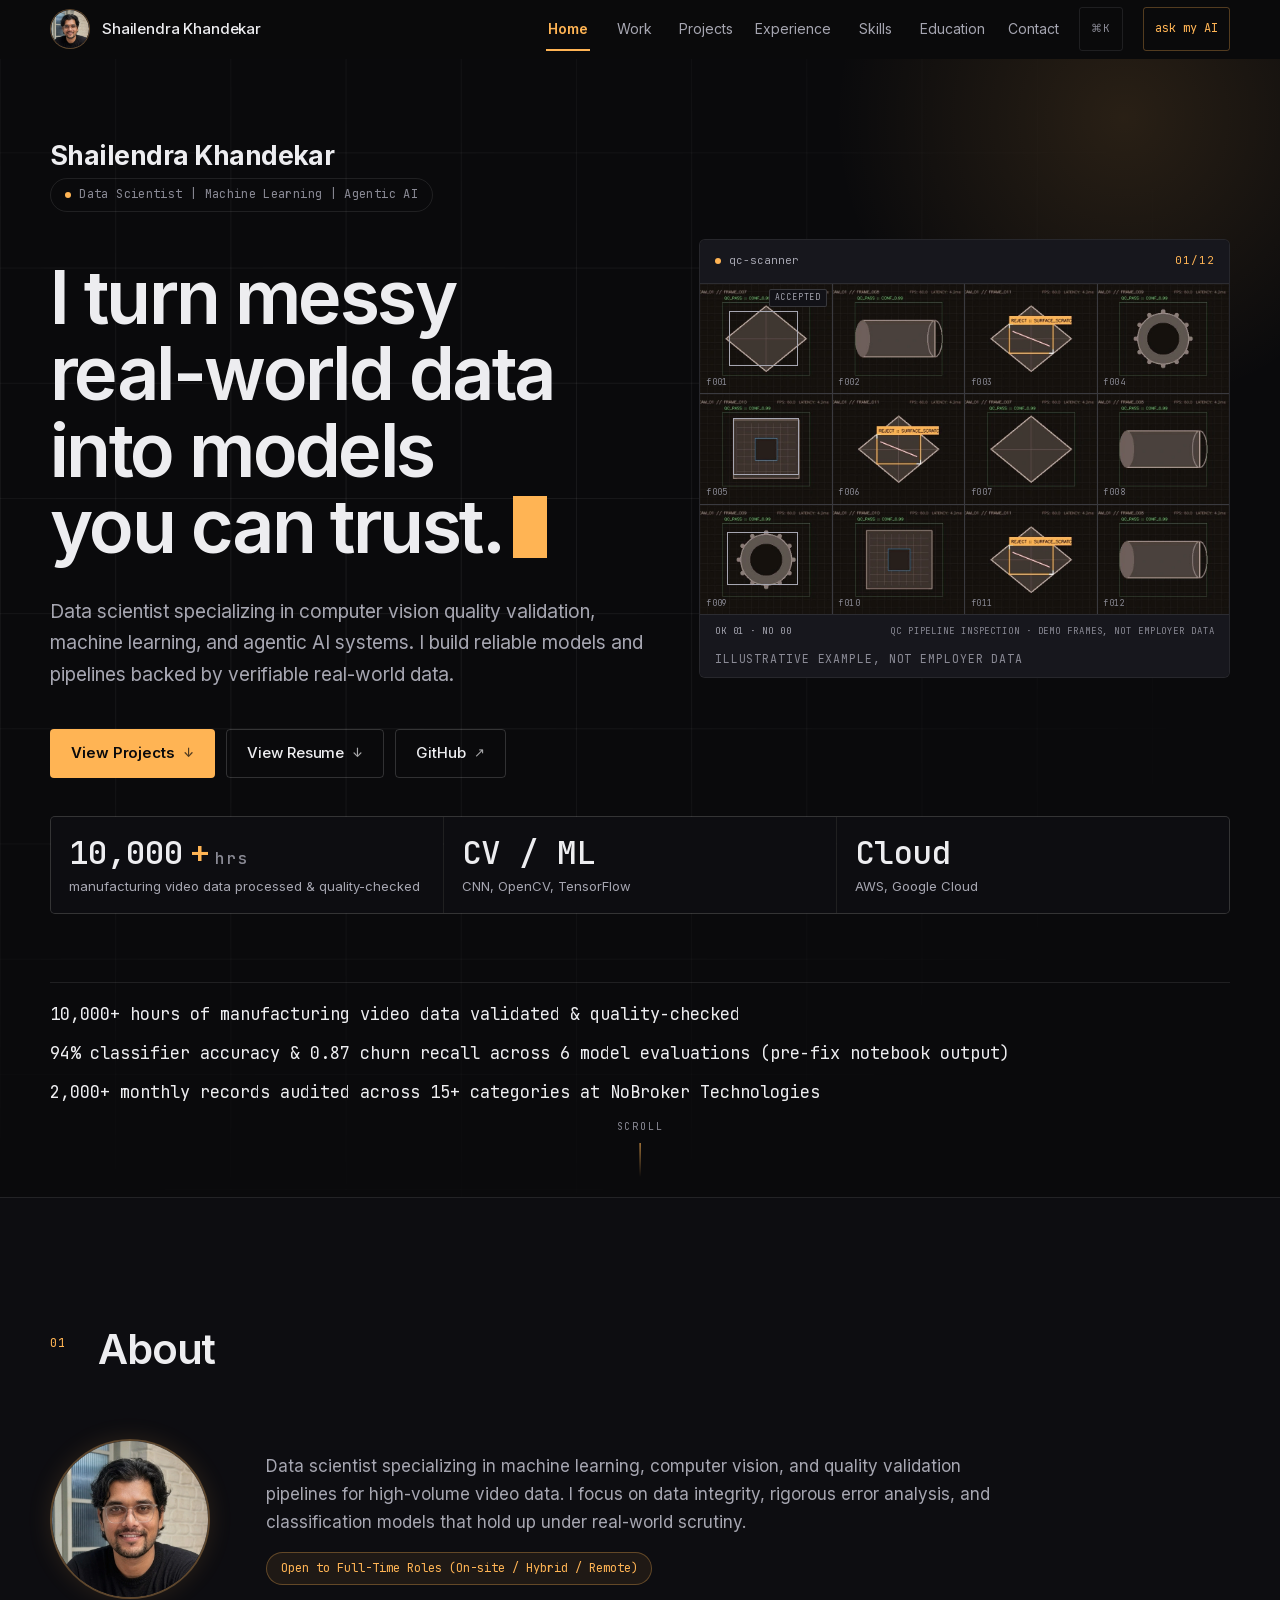
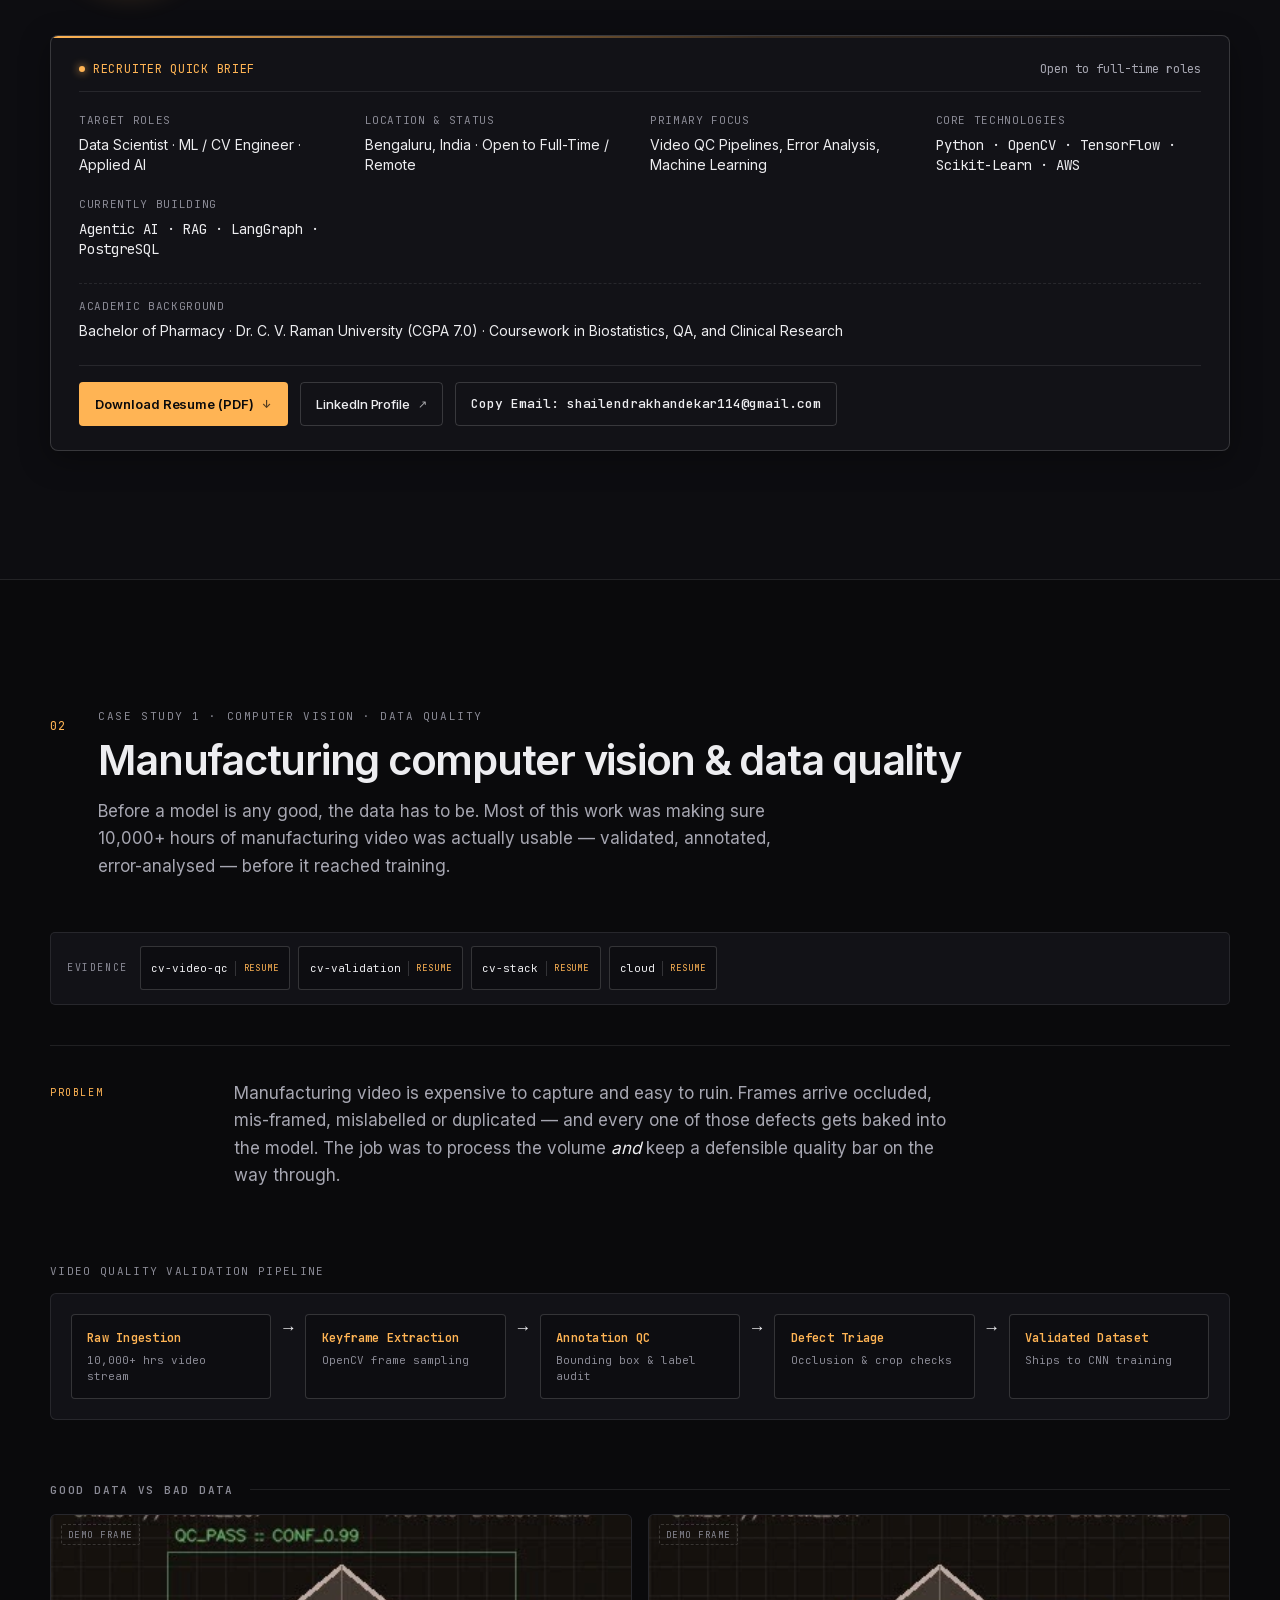
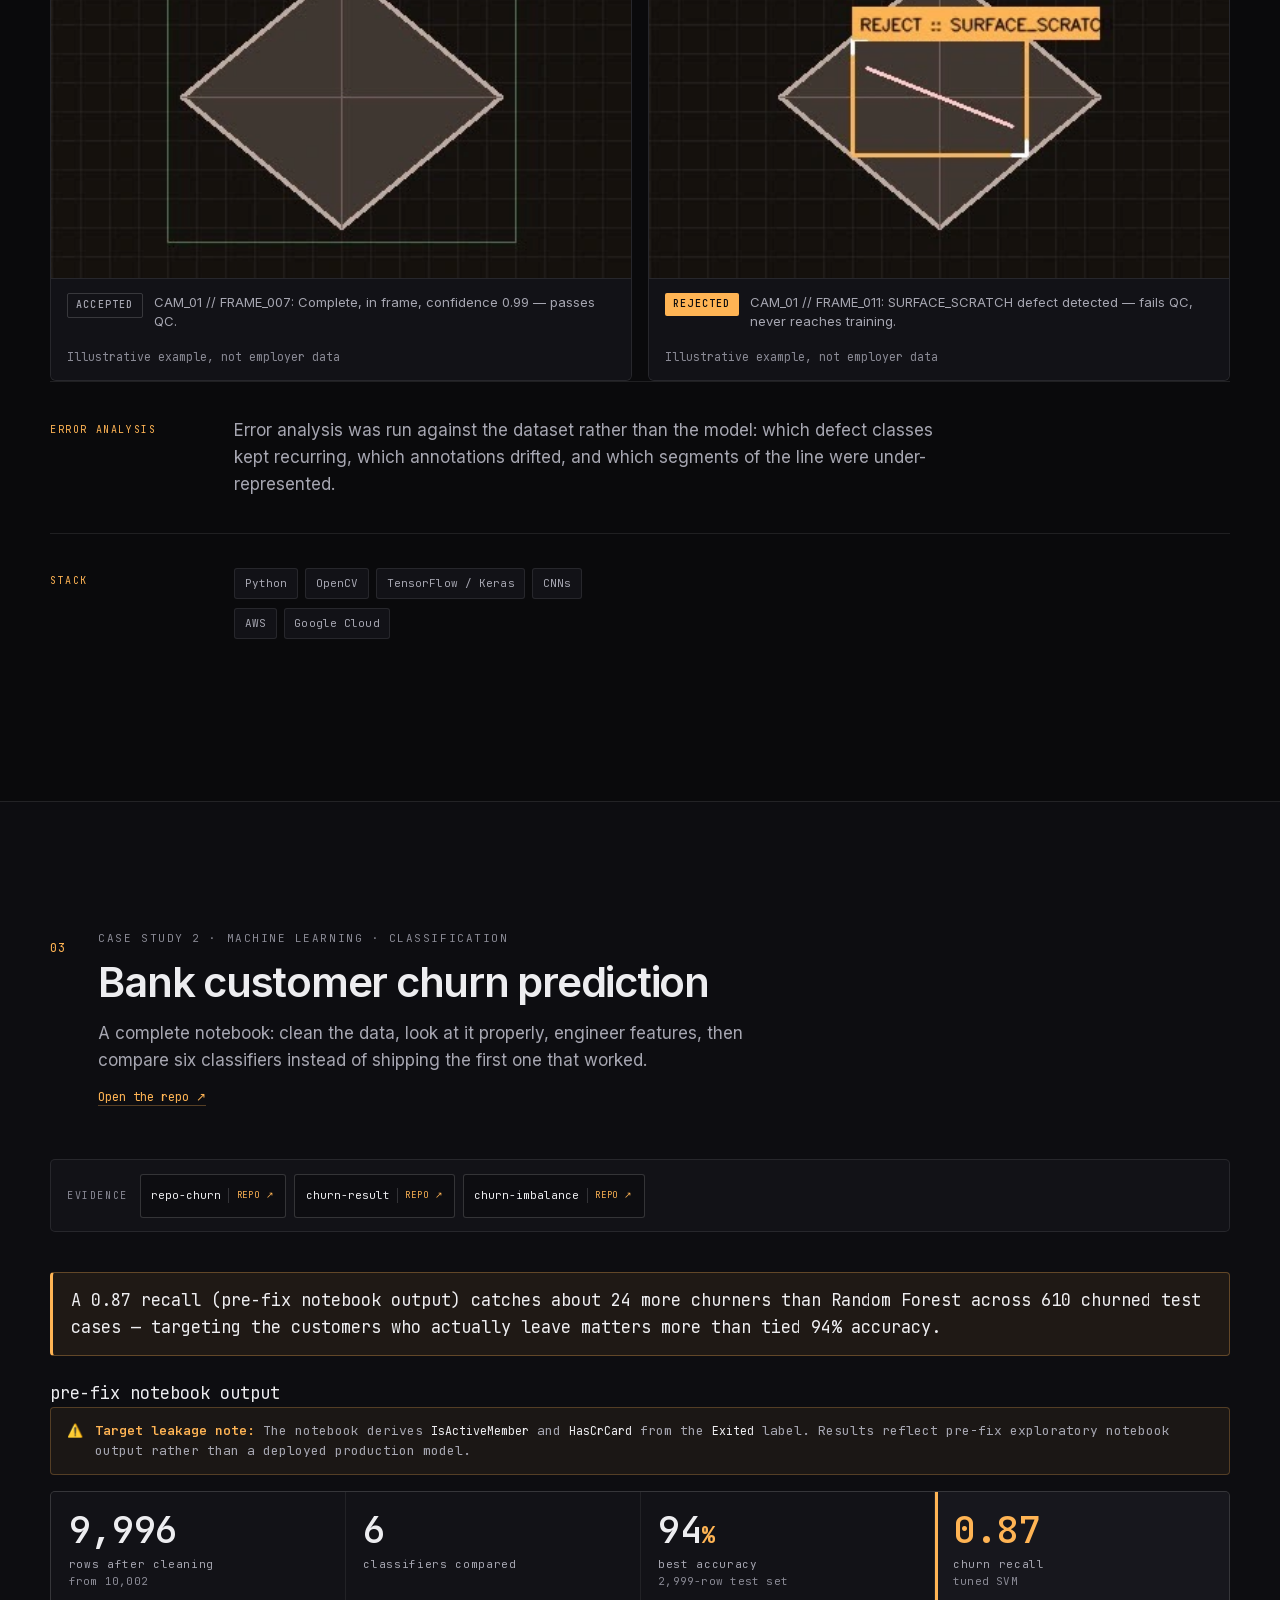
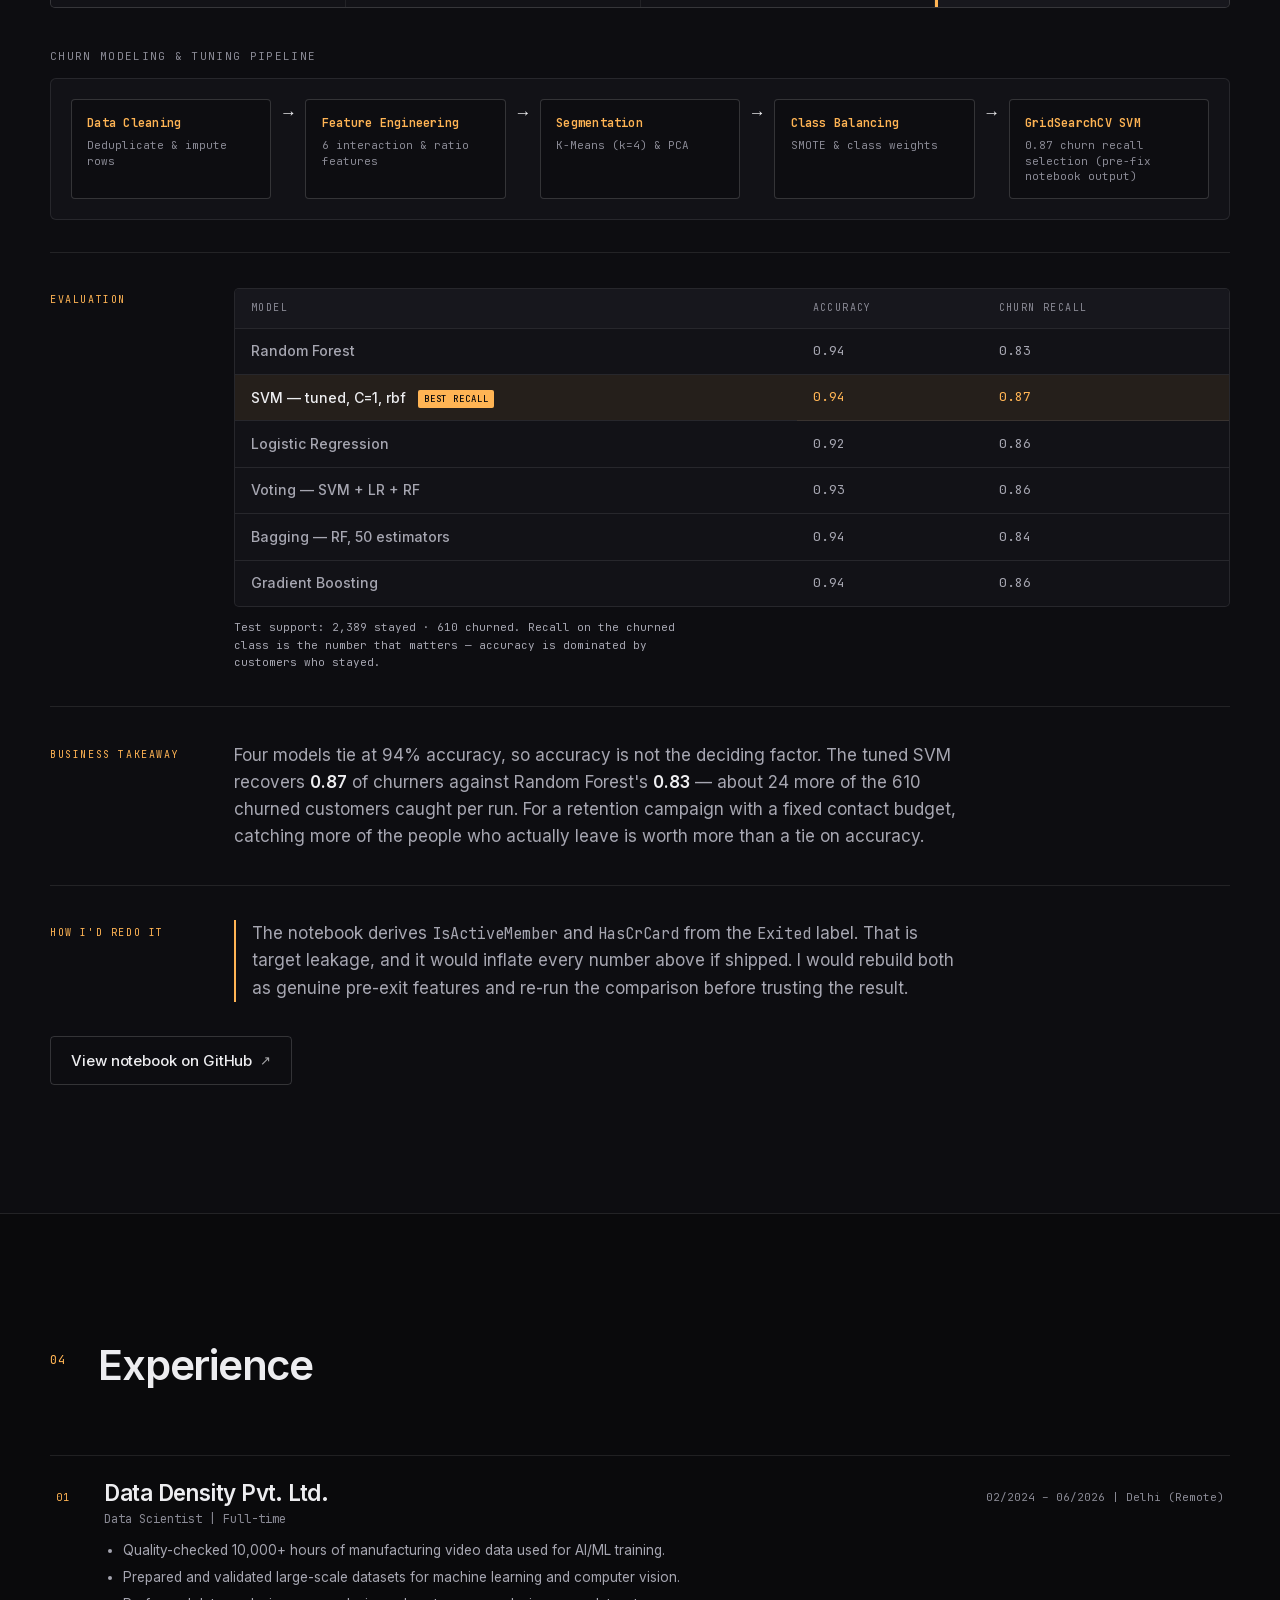
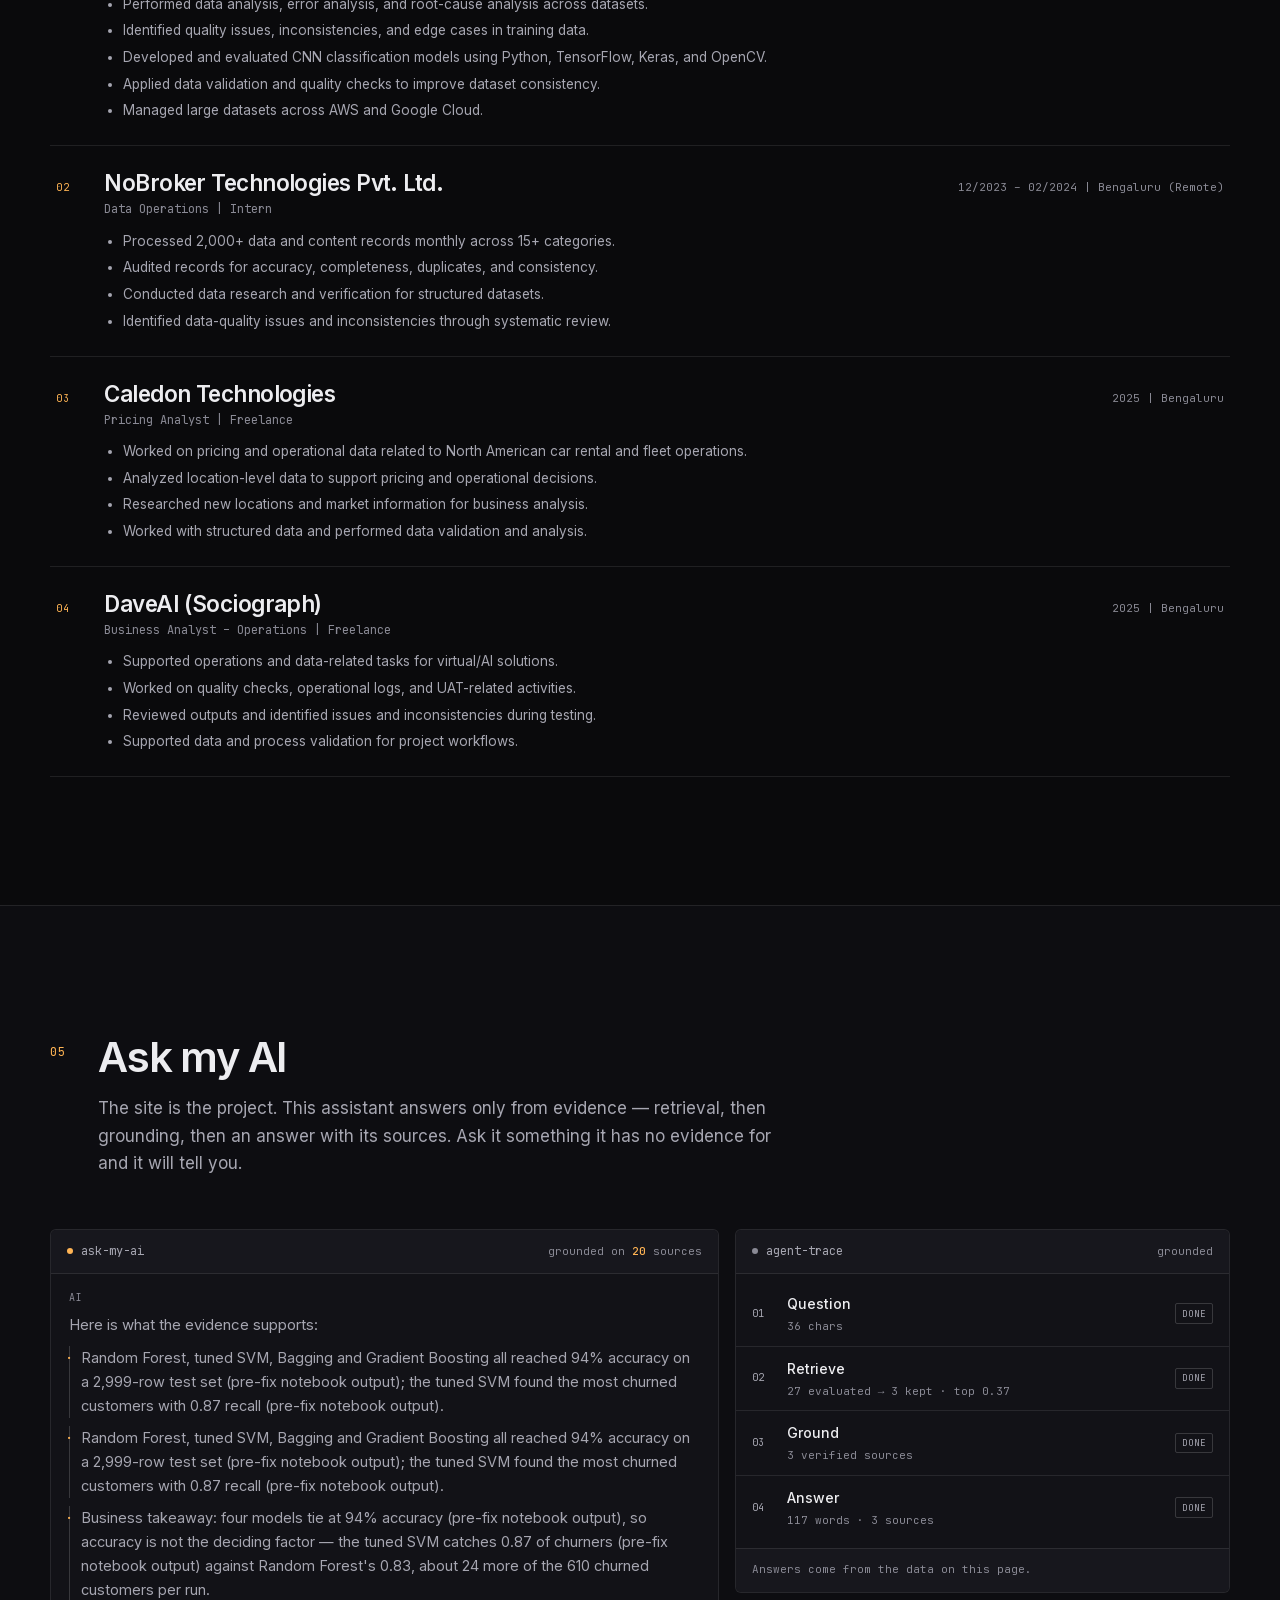
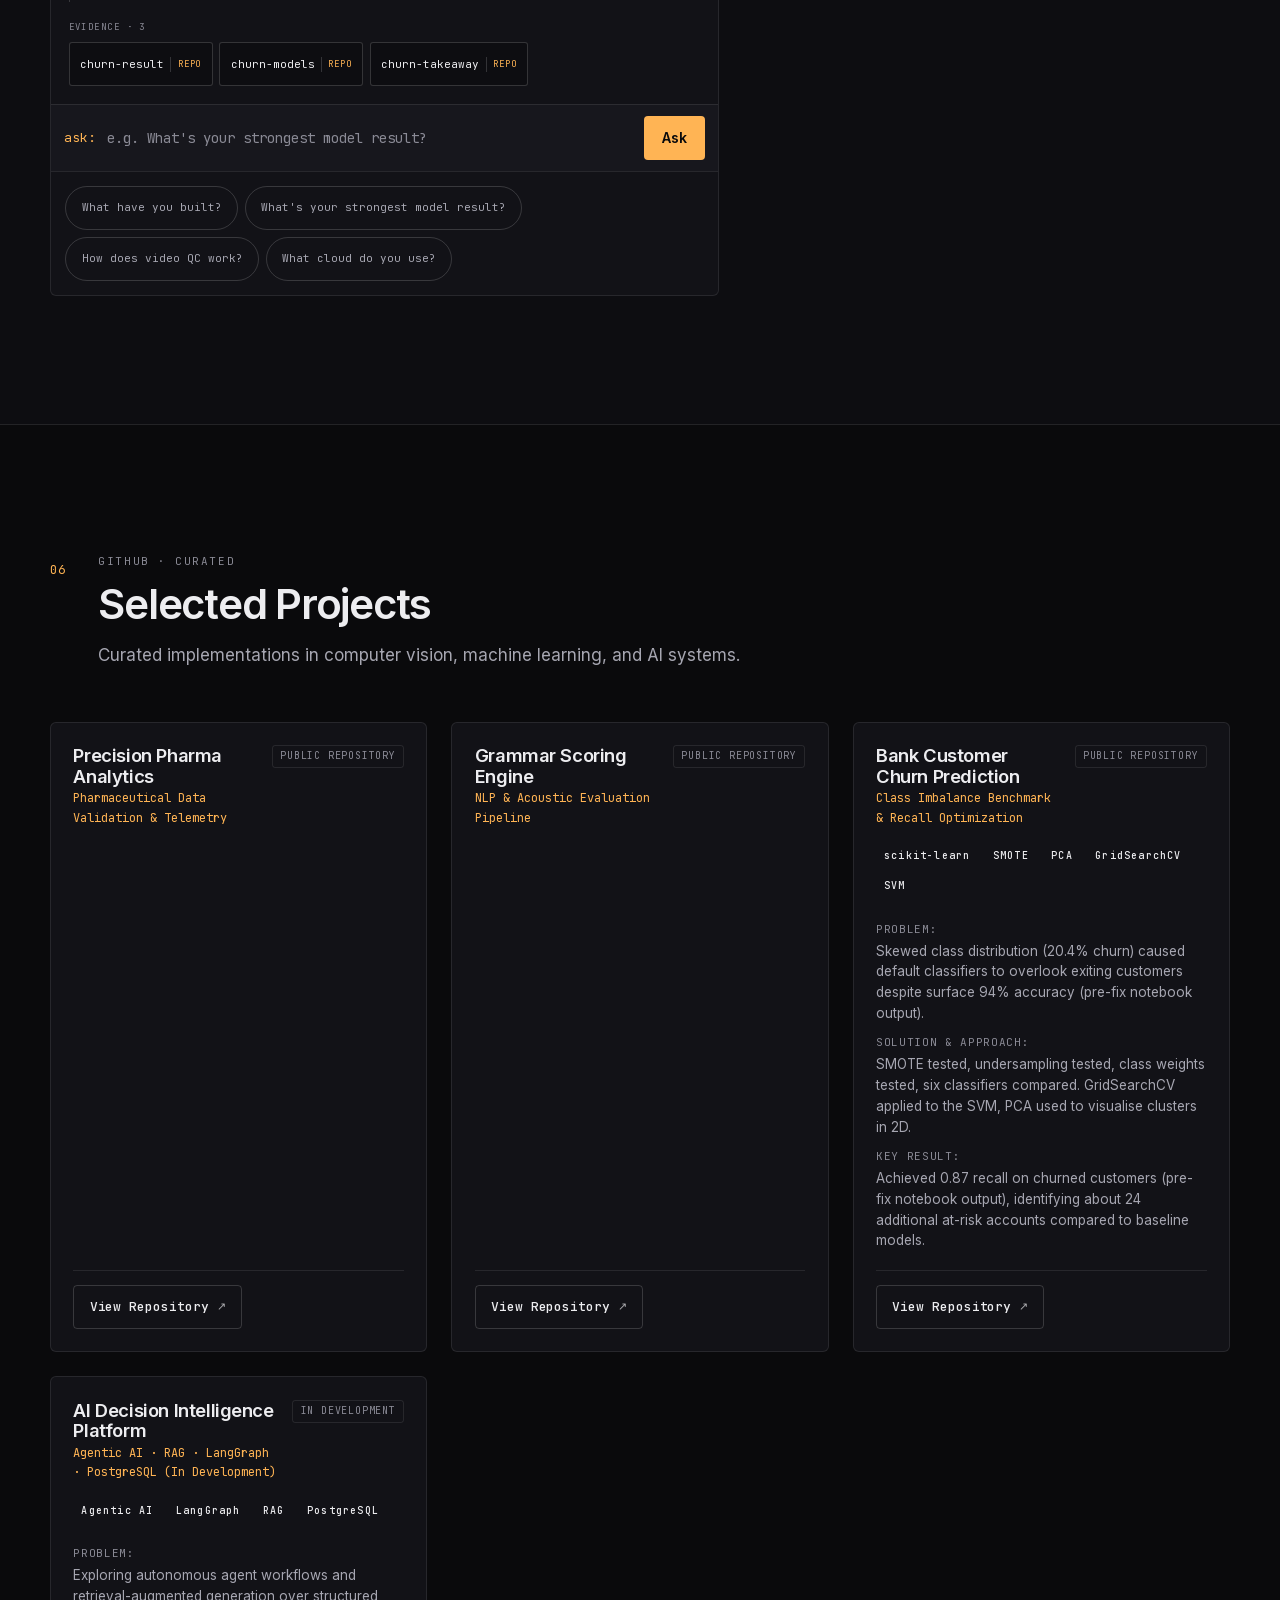
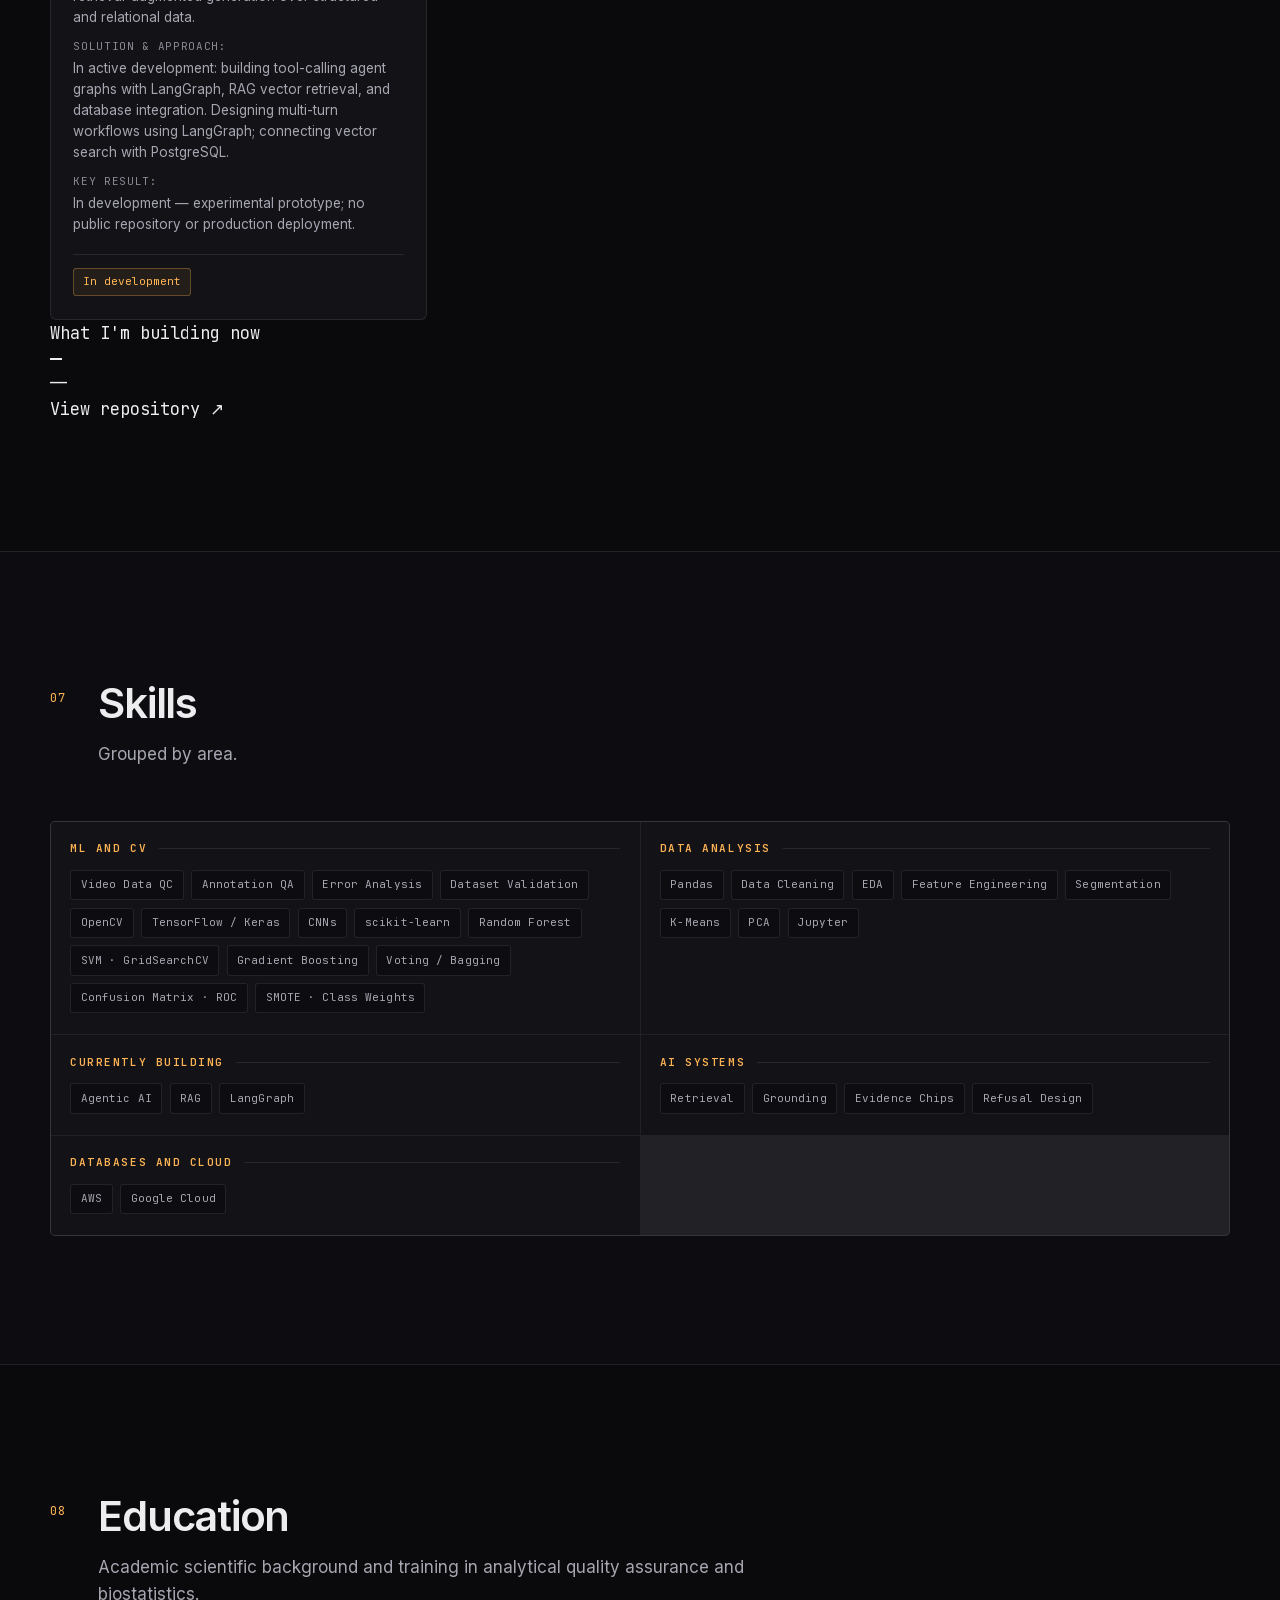
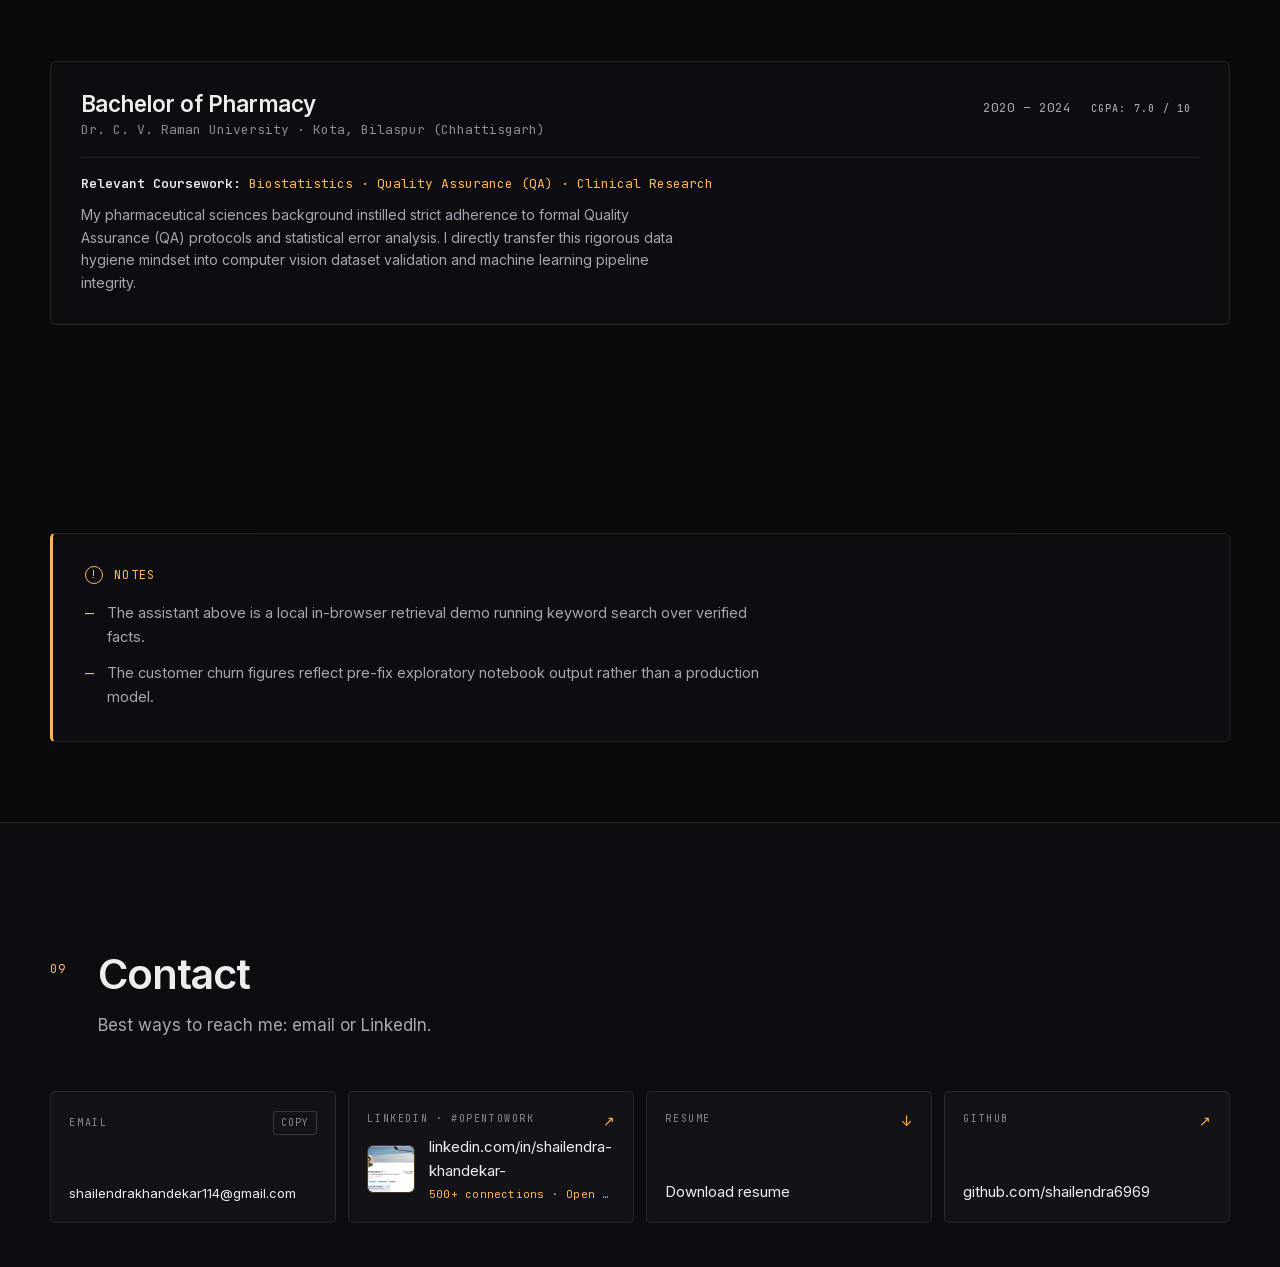
==== index.html @ 8be35ea8 "Initial portfolio site" ====
<!doctype html>
<html lang="en">
<head>
<meta charset="utf-8">
<meta name="viewport" content="width=device-width, initial-scale=1, viewport-fit=cover">
<title>Shailendra Khandekar — Data Scientist · Machine Learning · Computer Vision · AI Systems</title>
<meta name="description" content="Data Scientist specializing in machine learning, computer vision quality validation pipelines, and agentic AI systems.">
<meta name="color-scheme" content="dark">
<meta name="theme-color" content="#0A0A0C">
<meta name="author" content="Shailendra Khandekar">
<script>(function(){if(new URLSearchParams(location.search).get('dev')==='1')document.documentElement.classList.add('is-dev');})();</script>

<!-- Open Graph / social share -->
<!-- TODO: Set site.url in data/facts.json (e.g. https://shailendra6969.github.io/portfolio) before public deployment to populate absolute social share URLs -->
<meta property="og:type" content="website">
<meta property="og:url" content="" id="ogUrl">
<meta property="og:site_name" content="Shailendra Khandekar">
<meta property="og:title" content="Shailendra Khandekar — Data Scientist · ML · Computer Vision · AI Systems">
<meta property="og:description" content="I build data and AI systems around real-world problems. Ask my AI — it only answers from verified evidence.">
<meta property="og:image" content="assets/og.png" id="ogImage">
<meta property="og:image:width" content="1200">
<meta property="og:image:height" content="630">
<meta property="og:image:alt" content="Shailendra Khandekar — Data Scientist, Machine Learning, Computer Vision, AI Systems.">
<meta name="twitter:card" content="summary_large_image">
<meta name="twitter:title" content="Shailendra Khandekar — Data Scientist · ML · Computer Vision · AI Systems">
<meta name="twitter:description" content="I build data and AI systems around real-world problems. Ask my AI — it only answers from verified evidence.">
<meta name="twitter:image" content="assets/og.png" id="twitterImage">
<meta name="twitter:image:alt" content="Shailendra Khandekar portfolio.">

<link rel="icon" href="data:image/svg+xml,%3Csvg xmlns='http://www.w3.org/2000/svg' viewBox='0 0 32 32'%3E%3Crect width='32' height='32' rx='6' fill='%230A0A0C'/%3E%3Crect x='8' y='8' width='4' height='16' fill='%23FFB454'/%3E%3Crect x='16' y='8' width='8' height='3' fill='%23EDEDF0'/%3E%3Crect x='16' y='14' width='8' height='3' fill='%23EDEDF0'/%3E%3Crect x='16' y='20' width='5' height='3' fill='%23EDEDF0'/%3E%3C/svg%3E">

<link rel="preload" href="assets/fonts/inter-var.woff2" as="font" type="font/woff2" crossorigin>
<link rel="preload" href="assets/fonts/jbmono-var.woff2" as="font" type="font/woff2" crossorigin>
<link rel="stylesheet" href="styles.css">
</head>
<body>
<div class="intro" id="intro" aria-hidden="true">
  <span class="intro__bar"></span>
  <span class="intro__status mono"><span class="intro__dot"></span>loading evidence</span>
</div>

<a class="skip" href="#main">Skip to content</a>

<header class="nav" id="nav">
  <div class="container nav__inner">
    <a class="nav__brand" href="#top" aria-label="Shailendra Khandekar — Back to top">
      <div class="nav__avatar" aria-hidden="true">
        <img src="assets/photo.webp" alt="Shailendra Khandekar" width="40" height="40" class="nav__avatar-img" onerror="this.classList.add('is-hidden');">
        <span class="nav__avatar-fallback mono">SK</span>
      </div>
      <span class="nav__name">Shailendra Khandekar</span>
    </a>
    <div class="nav__links-wrap">
      <nav class="nav__links" id="navLinks" aria-label="Primary">
        <a href="#top">Home</a>
        <a href="#case-cv">Work</a>
        <a href="#projects">Projects</a>
        <a href="#experience">Experience</a>
        <a href="#skills">Skills</a>
        <a href="#education">Education</a>
        <a href="#contact">Contact</a>
      </nav>
    </div>
    <button class="nav__kbd mono" id="paletteBtn" type="button" aria-haspopup="dialog" aria-keyshortcuts="Control+K Meta+K" aria-label="Open the ask-my-ai command palette">⌘K</button>
    <a class="nav__cta mono" href="#ask-my-ai">ask my AI</a>
  </div>
</header>

<main id="main">

<!-- ══════════════ HERO ══════════════ -->
<section class="hero" id="top">
  <div class="hero__grid" aria-hidden="true"></div>
  <div class="hero__glow" aria-hidden="true"></div>

  <div class="container hero__inner">
    <div class="hero__copy">
      <div class="hero__identity reveal">
        <p class="hero__name">Shailendra Khandekar</p>
        <p class="hero__roles mono">
          <span class="dot" aria-hidden="true"></span>
          <span>Data Scientist | Machine Learning | Agentic AI</span>
        </p>
      </div>

      <h1 class="hero__title">
        <span class="line"><span>I turn messy</span></span>
        <span class="line"><span>real-world data</span></span>
        <span class="line"><span>into models</span></span>
        <span class="line"><span>you can trust.<i class="caret" aria-hidden="true"></i></span></span>
      </h1>

      <p class="hero__tagline reveal">Data scientist specializing in computer vision quality validation, machine learning, and agentic AI systems. I build reliable models and pipelines backed by verifiable real-world data.</p>

      <div class="hero__actions reveal">
        <a class="btn btn--accent" href="#projects" id="heroViewProjectsBtn">View Projects<span class="btn__arrow" aria-hidden="true">↓</span></a>
        <a class="btn btn--ghost" href="assets/resume.pdf" target="_blank" rel="noopener noreferrer" download id="heroViewResumeBtn">View Resume<span class="btn__arrow" aria-hidden="true">↓</span></a>
        <a class="btn btn--ghost" href="https://github.com/shailendra6969" target="_blank" rel="noopener noreferrer">GitHub<span class="btn__arrow" aria-hidden="true">↗</span></a>
      </div>
    </div><!-- /.hero__copy -->

    <div class="hero__scan reveal" aria-hidden="true" id="heroScanner">
      <div class="scanner">
        <div class="scanner__bar">
          <span class="scanner__title mono"><span class="p-dot"></span>qc-scanner</span>
          <span class="scanner__count mono" id="scanCount">00/12</span>
        </div>
        <div class="scanner__viewport">
          <div class="scanner__stage" id="scanStage"></div>
          <div class="scanner__sweep"></div>
        </div>
        <div class="scanner__foot mono">
          <span id="scanPhase">standby</span>
          <span class="dim" id="scanCaption">QC pipeline inspection · Demo frames, not employer data</span>
          <span class="scanner__source mono" id="scanSource" style="display:none"></span>
        </div>
      </div>
    </div>
    <noscript><style>.hero__scan{display:none}</style></noscript>

    <!-- Proof strip -->
    <div class="proof reveal" role="list" aria-label="Proof points">
      <div class="proof__cell" role="listitem" data-fact="cv-video-qc">
        <p class="proof__value">
          <span class="num" data-count="10000" data-format="comma">10,000</span><span class="plus">+</span>
          <span class="unit mono">hrs</span>
        </p>
        <p class="proof__label">manufacturing video data processed &amp; quality-checked</p>
      </div>
      <div class="proof__cell" role="listitem" data-fact="cv-stack">
        <p class="proof__value"><span class="num">CV / ML</span></p>
        <p class="proof__label">CNN, OpenCV, TensorFlow</p>
      </div>
      <div class="proof__cell" role="listitem" data-fact="cloud">
        <p class="proof__value"><span class="num">Cloud</span></p>
        <p class="proof__label">AWS, Google Cloud</p>
      </div>
    </div>

    <!-- Achievements strip -->
    <div class="achievements reveal" id="heroAchievements" role="list" aria-label="Key achievements" style="display:none"></div>
  </div>

  <a class="scrollcue mono" href="#about" aria-label="Scroll to About">
    <span>scroll</span><span class="scrollcue__bar" aria-hidden="true"></span>
  </a>
</section>

<!-- ══════════════ 01 — ABOUT ══════════════ -->
<section class="section section--alt" id="about">
  <div class="container">
    <header class="sec-head reveal">
      <span class="sec-head__num mono">01</span>
      <div class="sec-head__body">
        <h2 class="sec-head__title">About</h2>
      </div>
    </header>

    <div class="about-strip reveal" id="aboutStrip">
      <div class="about-strip__portrait">
        <img src="assets/photo.webp" alt="Shailendra Khandekar" width="160" height="160" class="about-strip__img" onerror="this.classList.add('is-hidden');">
        <div class="about-strip__fallback mono" aria-hidden="true">SK</div>
      </div>
      <div class="about-strip__body">
        <p class="about-strip__bio" id="aboutBio"></p>
        <p class="about-strip__avail mono" id="aboutAvail"></p>
      </div>
    </div>

    <!-- Recruiter At-A-Glance Card -->
    <div class="recruiter-card reveal" id="recruiterCard">
      <div class="recruiter-card__header">
        <span class="recruiter-card__badge mono"><span class="recruiter-card__dot" aria-hidden="true"></span>Recruiter Quick Brief</span>
        <span class="recruiter-card__status mono">Open to full-time roles</span>
      </div>
      <div class="recruiter-card__grid">
        <div class="recruiter-card__col">
          <span class="recruiter-card__label mono">Target Roles</span>
          <p class="recruiter-card__val">Data Scientist · ML / CV Engineer · Applied AI</p>
        </div>
        <div class="recruiter-card__col">
          <span class="recruiter-card__label mono">Location &amp; Status</span>
          <p class="recruiter-card__val">Bengaluru, India · Open to Full-Time / Remote</p>
        </div>
        <div class="recruiter-card__col">
          <span class="recruiter-card__label mono">Primary Focus</span>
          <p class="recruiter-card__val">Video QC Pipelines, Error Analysis, Machine Learning</p>
        </div>
        <div class="recruiter-card__col">
          <span class="recruiter-card__label mono">Core Technologies</span>
          <p class="recruiter-card__val mono">Python · OpenCV · TensorFlow · Scikit-Learn · AWS</p>
        </div>
        <div class="recruiter-card__col">
          <span class="recruiter-card__label mono">Currently building</span>
          <p class="recruiter-card__val mono">Agentic AI · RAG · LangGraph · PostgreSQL</p>
        </div>
        <div class="recruiter-card__col recruiter-card__col--full">
          <span class="recruiter-card__label mono">Academic Background</span>
          <p class="recruiter-card__val">Bachelor of Pharmacy · Dr. C. V. Raman University (CGPA 7.0) · Coursework in Biostatistics, QA, and Clinical Research</p>
        </div>
      </div>
      <div class="recruiter-card__actions">
        <a class="btn btn--accent btn--sm" href="assets/resume.pdf" download id="recruiterResumeBtn">
          Download Resume (PDF)<span class="btn__arrow" aria-hidden="true">↓</span>
        </a>
        <a class="btn btn--ghost btn--sm" href="https://www.linkedin.com/in/shailendra-khandekar-/" target="_blank" rel="noopener noreferrer" id="recruiterLinkedinBtn">
          LinkedIn Profile<span class="btn__arrow" aria-hidden="true">↗</span>
        </a>
        <button type="button" class="btn btn--ghost btn--sm mono" id="recruiterCopyEmailBtn">
          Copy Email: shailendrakhandekar114@gmail.com
        </button>
      </div>
    </div>
  </div>
</section>

<!-- ══════════════ 02 — WORK (CASE STUDY 1) ══════════════ -->
<section class="section" id="case-cv">
  <div class="container">
    <header class="sec-head reveal">
      <span class="sec-head__num mono">02</span>
      <div class="sec-head__body">
        <p class="sec-head__kicker mono">Case study 1 · computer vision · data quality</p>
        <h2 class="sec-head__title">Manufacturing computer vision &amp; data quality</h2>
        <p class="sec-head__lede">Before a model is any good, the data has to be. Most of this work was making sure 10,000+ hours of manufacturing video was actually usable — validated, annotated, error-analysed — before it reached training.</p>
      </div>
    </header>

    <div class="factbar reveal">
      <span class="factbar__label mono">evidence</span>
      <a class="evidence" href="#case-cv" data-fact="cv-video-qc"><span class="evidence__id mono">cv-video-qc</span><span class="evidence__type mono">resume</span></a>
      <a class="evidence" href="#case-cv" data-fact="cv-validation"><span class="evidence__id mono">cv-validation</span><span class="evidence__type mono">resume</span></a>
      <a class="evidence" href="#case-cv" data-fact="cv-stack"><span class="evidence__id mono">cv-stack</span><span class="evidence__type mono">resume</span></a>
      <a class="evidence" href="#case-cv" data-fact="cloud"><span class="evidence__id mono">cloud</span><span class="evidence__type mono">resume</span></a>
    </div>

    <div class="split reveal">
      <div class="split__label mono">Problem</div>
      <div class="split__body">
        <p>Manufacturing video is expensive to capture and easy to ruin. Frames arrive occluded, mis-framed, mislabelled or duplicated — and every one of those defects gets baked into the model. The job was to process the volume <em>and</em> keep a defensible quality bar on the way through.</p>
      </div>
    </div>

    <!-- Validation Pipeline Card Flow -->
    <div class="arch-box reveal" id="arch-cv"></div>

    <!-- Good vs bad -->
    <h3 class="sub mono reveal" id="cvFramesHead">Good data vs bad data</h3>
    <div class="frames reveal" id="cvFramesWrap">
      <figure class="frame" data-verdict="accepted" data-zoom="assets/scanner/frame-07.webp" data-caption="ACCEPTED: CAM_01 // FRAME_007 · Part in-bounds, label matches pixels — passes QC">
        <div class="frame__view" aria-hidden="true">
          <img src="assets/scanner/frame-07.webp" alt="Real QC inspection frame accepted: CAM_01 // FRAME_007 (CONF 0.99)" loading="lazy">
          <span class="frame__corner mono">DEMO FRAME</span>
        </div>
        <figcaption>
          <span class="tag tag--ok mono">ACCEPTED</span>
          <span class="frame__note">CAM_01 // FRAME_007: Complete, in frame, confidence 0.99 — passes QC.</span>
        </figcaption>
      </figure>

      <figure class="frame" data-verdict="rejected" data-zoom="assets/scanner/frame-11.webp" data-caption="REJECTED: CAM_01 // FRAME_011 · SURFACE_SCRATCH defect detected — fails QC">
        <div class="frame__view" aria-hidden="true">
          <img src="assets/scanner/frame-11.webp" alt="Real QC inspection frame rejected: CAM_01 // FRAME_011 (SURFACE_SCRATCH)" loading="lazy">
          <span class="frame__corner mono">DEMO FRAME</span>
        </div>
        <figcaption>
          <span class="tag tag--bad mono">REJECTED</span>
          <span class="frame__note">CAM_01 // FRAME_011: SURFACE_SCRATCH defect detected — fails QC, never reaches training.</span>
        </figcaption>
      </figure>
    </div>

    <!-- High-Impact Engineering Diagnostics & Explainability (Hidden unless real_data with dataset and model named) -->
    <h3 class="sub mono reveal" id="cvVisualHead" style="display:none">Model Diagnostics &amp; Explainability</h3>
    <div class="visual-showcase reveal" id="cvVisualShowcase" style="display:none">
      <article class="visual-card">
        <div class="visual-card__img-wrap" data-zoom="assets/case-cv/qc_scanner_ai_metrics.webp" data-caption="Statistical Model Diagnostics: Confidence score distribution (Pass vs Reject), operational threshold calibration, and edge inference latency vs. mAP.">
          <img src="assets/case-cv/qc_scanner_ai_metrics.webp" alt="Statistical Model Diagnostics and Inference Confidence Distribution" class="visual-card__img" loading="lazy">
        </div>
        <div class="visual-card__body">
          <h4 class="visual-card__title">Statistical Model Diagnostics &amp; Threshold Calibration</h4>
          <p class="visual-card__desc">Bimodal confidence separation between normal frames and defective parts with a calibrated 0.65 decision threshold within edge-inference SLA.</p>
        </div>
      </article>

      <article class="visual-card">
        <div class="visual-card__img-wrap" data-zoom="assets/case-cv/qc_scanner_gradcam.webp" data-caption="Grad-CAM Neural Attention & Defect Localization: Raw ingestion frame (CAM_01 // #011) compared against Grad-CAM heatmap activation and automated defect mask isolating surface scratch defect.">
          <img src="assets/case-cv/qc_scanner_gradcam.webp" alt="Grad-CAM Feature Activation and Defect Localization Overlay" class="visual-card__img visual-card__img--gradcam" loading="lazy">
        </div>
        <div class="visual-card__body">
          <h4 class="visual-card__title">Grad-CAM Neural Attention &amp; Defect Localization</h4>
          <p class="visual-card__desc">Explainable AI (XAI) verification: Penultimate convolutional layer feature activations highlight the exact pixel regions driving pass/fail decisions, localizing the surface scratch defect.</p>
        </div>
      </article>
    </div>

    <!-- Error analysis -->
    <div class="split reveal">
      <div class="split__label mono">Error analysis</div>
      <div class="split__body">
        <p>Error analysis was run against the dataset rather than the model: which defect classes kept recurring, which annotations drifted, and which segments of the line were under-represented.</p>
        <div class="todo" data-dev-only>
          <p class="todo__head mono">placeholder / error-taxonomy</p>
          <p class="todo__body">Your three most recurring defect classes go here — one line each, with the count you actually saw.</p>
        </div>
      </div>
    </div>

    <div class="split reveal">
      <div class="split__label mono">Stack</div>
      <div class="split__body">
        <ul class="tags" data-fact="cv-stack">
          <li class="tag-item mono">Python</li>
          <li class="tag-item mono">OpenCV</li>
          <li class="tag-item mono">TensorFlow / Keras</li>
          <li class="tag-item mono">CNNs</li>
        </ul>
        <ul class="tags" data-fact="cloud">
          <li class="tag-item mono">AWS</li>
          <li class="tag-item mono">Google Cloud</li>
        </ul>
      </div>
    </div>

    <!-- Evidence Gallery for CV -->
    <div class="evidence-gallery reveal" id="gallery-cv" style="display:none">
      <h3 class="sub mono">Evidence &amp; Artifacts</h3>
      <div class="evidence-gallery__grid"></div>
    </div>
  </div>
</section>

<!-- ══════════════ 02 CONT. — WORK (CASE STUDY 2) ══════════════ -->
<section class="section section--alt" id="case-ml">
  <div class="container">
    <header class="sec-head reveal">
      <span class="sec-head__num mono">03</span>
      <div class="sec-head__body">
        <p class="sec-head__kicker mono">Case study 2 · machine learning · classification</p>
        <h2 class="sec-head__title">Bank customer churn prediction</h2>
        <p class="sec-head__lede">A complete notebook: clean the data, look at it properly, engineer features, then compare six classifiers instead of shipping the first one that worked.</p>
        <p class="sec-head__note mono"><a href="https://github.com/shailendra6969/bank-coutomer-churn-data-pridiction" target="_blank" rel="noopener noreferrer">Open the repo ↗</a></p>
      </div>
    </header>

    <div class="factbar reveal">
      <span class="factbar__label mono">evidence</span>
      <a class="evidence" href="https://github.com/shailendra6969/bank-coutomer-churn-data-pridiction" target="_blank" rel="noopener noreferrer" data-fact="repo-churn"><span class="evidence__id mono">repo-churn</span><span class="evidence__type mono">repo ↗</span></a>
      <a class="evidence" href="https://github.com/shailendra6969/bank-coutomer-churn-data-pridiction" target="_blank" rel="noopener noreferrer" data-fact="churn-result"><span class="evidence__id mono">churn-result</span><span class="evidence__type mono">repo ↗</span></a>
      <a class="evidence" href="https://github.com/shailendra6969/bank-coutomer-churn-data-pridiction" target="_blank" rel="noopener noreferrer" data-fact="churn-imbalance"><span class="evidence__id mono">churn-imbalance</span><span class="evidence__type mono">repo ↗</span></a>
    </div>

    <!-- Why this metric callout -->
    <div class="metric-callout mono reveal" id="churnMetricCallout"></div>

    <!-- Metric tiles -->
    <div class="tiles-wrap reveal">
      <div class="tiles-badge mono" id="churnTilesBadge">pre-fix notebook output</div>
      <div class="leakage-advisory mono reveal" id="churnLeakageNote">
        <span class="leakage-advisory__icon" aria-hidden="true">⚠️</span>
        <p class="leakage-advisory__text"><strong>Target leakage note:</strong> The notebook derives <code class="mono">IsActiveMember</code> and <code class="mono">HasCrCard</code> from the <code class="mono">Exited</code> label. Results reflect pre-fix exploratory notebook output rather than a deployed production model.</p>
      </div>
      <div class="tiles" role="list">
        <div class="tile" role="listitem" data-fact="churn-data">
          <p class="tile__value">9,996</p>
          <p class="tile__label mono">rows after cleaning <span class="dim">from 10,002</span></p>
        </div>
        <div class="tile" role="listitem" data-fact="churn-models">
          <p class="tile__value">6</p>
          <p class="tile__label mono">classifiers compared</p>
        </div>
        <div class="tile" role="listitem" data-fact="churn-result">
          <p class="tile__value">94<span class="pct">%</span></p>
          <p class="tile__label mono">best accuracy <span class="dim">2,999-row test set</span></p>
        </div>
        <div class="tile tile--accent" role="listitem" data-fact="churn-result">
          <p class="tile__value">0.87</p>
          <p class="tile__label mono">churn recall <span class="dim">tuned SVM</span></p>
        </div>
      </div>
    </div>

    <!-- Churn Modeling Pipeline Card Flow -->
    <div class="arch-box reveal" id="arch-ml"></div>

    <!-- Model table -->
    <div class="split reveal">
      <div class="split__label mono">Evaluation</div>
      <div class="split__body">
        <div class="table-wrap">
          <table class="models">
            <caption class="sr-only">Model comparison on the churn test set</caption>
            <thead>
              <tr><th scope="col">Model</th><th scope="col">Accuracy</th><th scope="col">Churn recall</th></tr>
            </thead>
            <tbody>
              <tr data-fact="churn-models"><th scope="row">Random Forest</th><td class="mono">0.94</td><td class="mono">0.83</td></tr>
              <tr class="is-best" data-fact="churn-models"><th scope="row">SVM — tuned, C=1, rbf <span class="best mono">best recall</span></th><td class="mono">0.94</td><td class="mono">0.87</td></tr>
              <tr data-fact="churn-models"><th scope="row">Logistic Regression</th><td class="mono">0.92</td><td class="mono">0.86</td></tr>
              <tr data-fact="churn-models"><th scope="row">Voting — SVM + LR + RF</th><td class="mono">0.93</td><td class="mono">0.86</td></tr>
              <tr data-fact="churn-models"><th scope="row">Bagging — RF, 50 estimators</th><td class="mono">0.94</td><td class="mono">0.84</td></tr>
              <tr data-fact="churn-models"><th scope="row">Gradient Boosting</th><td class="mono">0.94</td><td class="mono">0.86</td></tr>
            </tbody>
          </table>
        </div>
        <p class="table-note mono">Test support: 2,389 stayed · 610 churned. Recall on the churned class is the number that matters — accuracy is dominated by customers who stayed.</p>
      </div>
    </div>

    <div class="split reveal" data-fact="churn-takeaway">
      <div class="split__label mono">Business takeaway</div>
      <div class="split__body">
        <p>Four models tie at 94% accuracy, so accuracy is not the deciding factor. The tuned SVM recovers <strong>0.87</strong> of churners against Random Forest's <strong>0.83</strong> — about 24 more of the 610 churned customers caught per run. For a retention campaign with a fixed contact budget, catching more of the people who actually leave is worth more than a tie on accuracy.</p>
      </div>
    </div>

    <div class="split split--honest reveal" data-fact="churn-fix">
      <div class="split__label mono">How I'd redo it</div>
      <div class="split__body">
        <p>The notebook derives <code class="mono">IsActiveMember</code> and <code class="mono">HasCrCard</code> from the <code class="mono">Exited</code> label. That is target leakage, and it would inflate every number above if shipped. I would rebuild both as genuine pre-exit features and re-run the comparison before trusting the result.</p>
      </div>
    </div>

    <p class="reveal"><a class="btn btn--ghost" href="https://github.com/shailendra6969/bank-coutomer-churn-data-pridiction" target="_blank" rel="noopener noreferrer">View notebook on GitHub<span class="btn__arrow" aria-hidden="true">↗</span></a></p>

    <!-- Evidence Gallery for ML -->
    <div class="evidence-gallery reveal" id="gallery-ml" style="display:none">
      <h3 class="sub mono">Evidence &amp; Artifacts</h3>
      <div class="evidence-gallery__grid"></div>
    </div>
  </div>
</section>

<!-- ══════════════ 03 — EXPERIENCE ══════════════ -->
<section class="section" id="experience">
  <div class="container">
    <header class="sec-head reveal">
      <span class="sec-head__num mono">04</span>
      <div class="sec-head__body">
        <h2 class="sec-head__title">Experience</h2>
      </div>
    </header>

    <div id="experienceContainer">
      <ul class="xp reveal" id="experienceList" style="display:none"></ul>
      <p class="placeholder-note mono reveal" id="experiencePending" data-dev-only>Experience entries pending in data/facts.json.</p>
    </div>
  </div>
</section>

<!-- ══════════════ 04 — ASK MY AI ══════════════ -->
<section class="section section--alt" id="ask-my-ai">
  <div class="container">
    <header class="sec-head reveal">
      <span class="sec-head__num mono">05</span>
      <div class="sec-head__body">
        <h2 class="sec-head__title">Ask my AI</h2>
        <p class="sec-head__lede">The site is the project. This assistant answers only from evidence — retrieval, then grounding, then an answer with its sources. Ask it something it has no evidence for and it will tell you.</p>
      </div>
    </header>

    <div class="assistant">
      <!-- CHAT -->
      <div class="panel chat reveal">
        <div class="panel__bar">
          <span class="panel__title mono"><span class="p-dot" aria-hidden="true"></span>ask-my-ai</span>
          <span class="panel__meta mono">grounded on <b id="factCount">—</b> sources</span>
        </div>

        <div class="chat__log" id="chatLog" role="log" aria-live="polite" aria-relevant="additions" tabindex="0"></div>

        <form class="chat__form" id="chatForm" autocomplete="off">
          <label class="sr-only" for="chatInput">Ask a question about Shailendra's work</label>
          <span class="chat__prompt mono" aria-hidden="true">ask:</span>
          <input id="chatInput" name="q" type="text" placeholder="e.g. What's your strongest model result?">
          <button class="btn btn--accent btn--send" type="submit">Ask<span class="sr-only"> the assistant</span></button>
        </form>

        <div class="chips" id="chips" aria-label="Starter questions">
          <button type="button" class="chip mono">What have you built?</button>
          <button type="button" class="chip mono">What's your strongest model result?</button>
          <button type="button" class="chip mono">How does video QC work?</button>
          <button type="button" class="chip mono">What cloud do you use?</button>
        </div>

        <noscript>
          <p class="noscript mono">The assistant needs JavaScript. Everything else on this page works without it.</p>
        </noscript>
      </div>

      <!-- AGENT TRACE -->
      <aside class="panel trace reveal" aria-label="Agent trace">
        <div class="panel__bar">
          <span class="panel__title mono"><span class="p-dot p-dot--idle" aria-hidden="true"></span>agent-trace</span>
          <span class="panel__meta mono" id="traceState">idle</span>
        </div>
        <ol class="trace__list" id="traceList">
          <li class="trace__row" data-step="question">
            <span class="trace__idx mono">01</span>
            <span class="trace__name">Question</span>
            <span class="trace__detail mono">—</span>
            <span class="trace__state mono">idle</span>
          </li>
          <li class="trace__row" data-step="retrieve">
            <span class="trace__idx mono">02</span>
            <span class="trace__name">Retrieve</span>
            <span class="trace__detail mono">—</span>
            <span class="trace__state mono">idle</span>
          </li>
          <li class="trace__row" data-step="ground">
            <span class="trace__idx mono">03</span>
            <span class="trace__name">Ground</span>
            <span class="trace__detail mono">—</span>
            <span class="trace__state mono">idle</span>
          </li>
          <li class="trace__row" data-step="answer">
            <span class="trace__idx mono">04</span>
            <span class="trace__name">Answer</span>
            <span class="trace__detail mono">—</span>
            <span class="trace__state mono">idle</span>
          </li>
        </ol>
        <p class="trace__foot mono">Answers come from the data on this page.</p>
      </aside>
    </div>
  </div>
</section>

<!-- ══════════════ 05 — SELECTED PROJECTS ══════════════ -->
<section class="section" id="projects">
  <div class="container">
    <header class="sec-head reveal">
      <span class="sec-head__num mono">06</span>
      <div class="sec-head__body">
        <p class="sec-head__kicker mono">GitHub · Curated</p>
        <h2 class="sec-head__title">Selected Projects</h2>
        <p class="sec-head__lede">Curated implementations in computer vision, machine learning, and AI systems.</p>
      </div>
    </header>

    <div class="projects-grid reveal" id="projectsGrid"></div>

    <div class="building-now reveal" id="buildingNowBlock" style="display:none">
      <div class="building-now__inner">
        <span class="building-now__pulse" aria-hidden="true"></span>
        <div class="building-now__body">
          <p class="building-now__kicker mono">What I'm building now</p>
          <h3 class="building-now__title mono" id="buildingNowRepo"></h3>
          <p class="building-now__desc" id="buildingNowDesc"></p>
          <a class="building-now__link mono" id="buildingNowLink" href="" target="_blank" rel="noopener noreferrer">View repository ↗</a>
        </div>
      </div>
    </div>

    <!-- ══════════════ DYNAMIC GITHUB DISCOVERY (SCALES TO 10, 20, 50+ REPOS) ══════════════ -->
    <div class="github-discovery" id="githubDiscovery" style="display:none">
      
      <!-- FEATURED PROJECTS AREA -->
      <div class="github-featured" id="githubFeaturedArea" style="display:none">
        <div class="github-subhead">
          <div class="github-subhead__left">
            <span class="github-subhead__kicker mono">Highlight</span>
            <h3 class="github-subhead__title">Featured Projects</h3>
            <p class="github-subhead__desc mono">Highlighted repositories tagged with <code class="mono">featured</code>.</p>
          </div>
        </div>
        <div class="projects-grid github-featured-grid" id="githubFeaturedGrid"></div>
      </div>

      <!-- ALL PROJECTS AREA -->
      <div class="github-all" id="githubAllArea">
        <div class="github-subhead">
          <div class="github-subhead__left">
            <span class="github-subhead__kicker mono">Live Index</span>
            <h3 class="github-subhead__title" id="githubAllTitle">All Projects</h3>
            <p class="github-subhead__desc mono">Auto-discovered repositories tagged with <code class="mono">portfolio</code>.</p>
          </div>
          <span class="github-subhead__count mono" id="githubTotalBadge">All Projects — 0</span>
        </div>

        <!-- SEARCH & FILTER CONTROLS -->
        <div class="github-controls" id="githubControls" role="search" aria-label="Filter GitHub projects">
          <div class="github-controls__search">
            <label for="ghSearchInput" class="sr-only">Search projects by name, description, or topic</label>
            <input type="search" id="ghSearchInput" class="github-controls__input mono" placeholder="Search projects by name, description, topic…" autocomplete="off">
          </div>
          <div class="github-controls__filters">
            <label for="ghLangFilter" class="sr-only">Filter by programming language</label>
            <select id="ghLangFilter" class="github-controls__select mono" aria-label="Filter by programming language">
              <option value="">All languages</option>
            </select>

            <label for="ghTopicFilter" class="sr-only">Filter by topic</label>
            <select id="ghTopicFilter" class="github-controls__select mono" aria-label="Filter by topic">
              <option value="">All topics</option>
            </select>

            <button type="button" id="ghClearFiltersBtn" class="btn btn--ghost btn--sm mono github-controls__clear" style="display:none">
              Clear filters
            </button>
          </div>
        </div>

        <!-- Empty state when search/filter has no match -->
        <div class="github-empty mono" id="githubFilterEmpty" style="display:none">
          No projects match your filters.
        </div>

        <!-- ALL PROJECTS GRID -->
        <div class="projects-grid github-all-grid" id="githubAllGrid"></div>

        <!-- SHOW MORE / SHOW FEWER TOGGLE -->
        <div class="github-toggle-wrap" id="githubToggleWrap" style="display:none">
          <button type="button" id="githubToggleBtn" class="btn btn--ghost mono github-toggle-btn">
            Show all (<span id="githubRemainingCount">0</span>)
          </button>
        </div>
      </div>
    </div>
      <div class="building-now__inner">
        <span class="building-now__pulse" aria-hidden="true"></span>
        <div class="building-now__body">
          <p class="building-now__kicker mono">What I'm building now</p>
          <h3 class="building-now__title mono" id="buildingNowRepo">—</h3>
          <p class="building-now__desc" id="buildingNowDesc">—</p>
          <a class="building-now__link mono" id="buildingNowLink" href="" target="_blank" rel="noopener noreferrer">View repository ↗</a>
        </div>
      </div>
    </div>
  </div>
</section>

<!-- ══════════════ 06 — SKILLS ══════════════ -->
<section class="section section--alt" id="skills">
  <div class="container">
    <header class="sec-head reveal">
      <span class="sec-head__num mono">07</span>
      <div class="sec-head__body">
        <h2 class="sec-head__title">Skills</h2>
        <p class="sec-head__lede">Grouped by area.</p>
      </div>
    </header>

    <div class="skills reveal" id="skillsContainer"></div>
  </div>
</section>

<!-- ══════════════ 07 — EDUCATION ══════════════ -->
<section class="section" id="education">
  <div class="container">
    <header class="sec-head reveal">
      <span class="sec-head__num mono">08</span>
      <div class="sec-head__body">
        <h2 class="sec-head__title">Education</h2>
        <p class="sec-head__lede">Academic scientific background and training in analytical quality assurance and biostatistics.</p>
      </div>
    </header>

    <div class="edu-card reveal">
      <div class="edu-card__header">
        <div class="edu-card__title-group">
          <h3 class="edu-card__degree">Bachelor of Pharmacy</h3>
          <p class="edu-card__school mono">Dr. C. V. Raman University · Kota, Bilaspur (Chhattisgarh)</p>
        </div>
        <div class="edu-card__meta mono">
          <span class="edu-card__dates">2020 – 2024</span>
          <span class="tag tag--accent mono">CGPA: 7.0 / 10</span>
        </div>
      </div>
      <div class="edu-card__body">
        <p class="edu-card__coursework mono"><strong>Relevant Coursework:</strong> Biostatistics · Quality Assurance (QA) · Clinical Research</p>
        <p class="edu-card__desc">My pharmaceutical sciences background instilled strict adherence to formal Quality Assurance (QA) protocols and statistical error analysis. I directly transfer this rigorous data hygiene mindset into computer vision dataset validation and machine learning pipeline integrity.</p>
      </div>
    </div>
  </div>
</section>

<!-- ══════════════ NOTES ══════════════ -->
<section class="section section--tight" id="still-building">
  <div class="container">
    <div class="honest reveal">
      <p class="honest__head mono"><span class="honest__mark" aria-hidden="true">!</span>Notes</p>
      <ul class="honest__list">
        <li>The assistant above is a local in-browser retrieval demo running keyword search over verified facts.</li>
        <li>The customer churn figures reflect pre-fix exploratory notebook output rather than a production model.</li>
      </ul>
    </div>
  </div>
</section>

<!-- ══════════════ 08 — CONTACT ══════════════ -->
<section class="section section--alt" id="contact">
  <div class="container">
    <header class="sec-head reveal">
      <span class="sec-head__num mono">09</span>
      <div class="sec-head__body">
        <h2 class="sec-head__title">Contact</h2>
        <p class="sec-head__lede">Best ways to reach me: email or LinkedIn.</p>
      </div>
    </header>

    <div class="contact reveal" id="contactGrid">
      <!-- 1. Email -->
      <div class="contact__card contact__card--email" id="contactEmail" style="display:none">
        <div class="contact__card-top">
          <span class="contact__kind mono">Email</span>
          <button type="button" class="contact__copy mono" id="copyEmailBtn" aria-label="Copy email address">copy</button>
        </div>
        <a class="contact__val contact__link" id="contactEmailLink" href=""></a>
      </div>
      <span class="contact__card is-pending" id="contactEmailPending" data-dev-only role="group" aria-label="Email — address not yet supplied">
        <span class="contact__kind mono">Email</span>
        <span class="contact__val mono">add your address in data/facts.json</span>
        <span class="contact__flag mono">pending</span>
      </span>

      <!-- 2. LinkedIn -->
      <a class="contact__card contact__card--linkedin" id="contactLinkedin" href="https://www.linkedin.com/in/shailendra-khandekar-/" target="_blank" rel="noopener noreferrer" style="display:none">
        <div class="contact__card-top">
          <span class="contact__kind mono">LinkedIn · #OpenToWork</span>
          <span class="contact__arrow" aria-hidden="true">↗</span>
        </div>
        <div class="contact__linkedin-body">
          <img src="assets/linkedin-preview.webp" alt="Shailendra Khandekar LinkedIn profile preview" class="contact__linkedin-thumb" loading="lazy">
          <div class="contact__linkedin-info">
            <span class="contact__val" id="contactLinkedinVal">linkedin.com/in/shailendra-khandekar-</span>
            <span class="contact__sub mono">500+ connections · Open to Full-Time Roles</span>
          </div>
        </div>
      </a>
      <span class="contact__card is-pending" id="contactLinkedinPending" data-dev-only role="group" aria-label="LinkedIn — link not yet supplied">
        <span class="contact__kind mono">LinkedIn</span>
        <span class="contact__val mono">add your URL in data/facts.json</span>
        <span class="contact__flag mono">pending</span>
      </span>

      <!-- 3. Resume -->
      <a class="contact__card" id="contactResume" href="assets/resume.pdf" download style="display:none">
        <span class="contact__kind mono">Resume</span>
        <span class="contact__val">Download resume</span>
        <span class="contact__arrow" aria-hidden="true">↓</span>
      </a>
      <span class="contact__card is-pending" id="contactResumePending" data-dev-only role="group" aria-label="Resume — file not yet supplied">
        <span class="contact__kind mono">Resume</span>
        <span class="contact__val mono">place resume.pdf in /assets</span>
        <span class="contact__flag mono">pending</span>
      </span>

      <!-- 4. GitHub -->
      <a class="contact__card" id="contactGithub" href="https://github.com/shailendra6969" target="_blank" rel="noopener noreferrer">
        <span class="contact__kind mono">GitHub</span>
        <span class="contact__val" id="contactGithubVal">github.com/shailendra6969</span>
        <span class="contact__arrow" aria-hidden="true">↗</span>
      </a>
    </div>

    
  </div>
</section>

</main>

<footer class="footer">
  <div class="container footer__inner">
    <span class="mono">© <span id="year">2026</span> Shailendra Khandekar</span>
    <span class="mono dim">built as its own AI project</span>
  </div>
</footer>

<!-- ══════════════ LIGHTBOX MODAL ══════════════ -->
<div class="lightbox" id="lightbox" hidden role="dialog" aria-modal="true" aria-label="Image viewer">
  <div class="lightbox__scrim" data-close></div>
  <div class="lightbox__panel">
    <div class="lightbox__bar">
      <span class="lightbox__caption mono" id="lightboxCaption"></span>
      <div class="lightbox__controls">
        <button class="lightbox__btn mono" id="lbPrev" type="button" aria-label="Previous image">‹</button>
        <button class="lightbox__btn mono" id="lbNext" type="button" aria-label="Next image">›</button>
        <button class="lightbox__btn mono" id="lbZoomOut" type="button" aria-label="Zoom out">−</button>
        <span class="lightbox__scale mono" id="lbScale">1.0x</span>
        <button class="lightbox__btn mono" id="lbZoomIn" type="button" aria-label="Zoom in">+</button>
        <button class="lightbox__btn mono" id="lbClose" type="button" data-close aria-label="Close viewer">esc</button>
      </div>
    </div>
    <div class="lightbox__viewport" id="lbViewport">
      <img id="lbImg" class="lightbox__img" src="" alt="" draggable="false">
    </div>
  </div>
</div>

<!-- ══════════════ COMMAND PALETTE ══════════════ -->
<div class="palette" id="palette" hidden>
  <div class="palette__scrim" data-close></div>
  <div class="palette__panel" role="dialog" aria-modal="true" aria-labelledby="paletteTitle">
    <div class="palette__bar">
      <span class="palette__title mono" id="paletteTitle">ask my ai · command palette</span>
      <button class="palette__esc mono" type="button" data-close>esc<span class="sr-only"> — close command palette</span></button>
    </div>
    <form class="palette__form" id="paletteForm" autocomplete="off">
      <label class="sr-only" for="paletteInput">Ask a question about Shailendra's work</label>
      <span class="palette__prompt mono" aria-hidden="true">ask:</span>
      <input id="paletteInput" name="q" type="text" placeholder="e.g. What's your strongest model result?">
      <button class="btn btn--accent btn--send" type="submit">Ask<span class="sr-only"> via command palette</span></button>
    </form>
    <div class="chips palette__chips" id="paletteChips" aria-label="Starter questions"></div>
    <p class="palette__foot mono">
      <span><kbd>↵</kbd> ask</span>
      <span><kbd>esc</kbd> close</span>
      <span class="dim">answers only from verified evidence</span>
    </p>
  </div>
</div>

<script src="app.js" defer></script>
</body>
</html>
---- styles.css ----
/* ═══════════════════════════════════════════════════════════
   Shailendra Khandekar — portfolio
   Near-black canvas · Inter for prose · JetBrains Mono for
   instruments · one amber accent · 1px hairlines, no glow.
   ═══════════════════════════════════════════════════════════ */

/* ---- tokens ---- */
:root{
  --bg:        #0A0A0C;
  --bg-1:      #0D0D11;
  --bg-2:      #121217;
  --bg-3:      #17171D;

  --line:      rgba(255,255,255,.09);
  --line-2:    rgba(255,255,255,.16);

  --fg:        #EDEDF0;   /* 17:1 on bg  */
  --fg-2:      #A6A6B1;   /* ~7.8:1      */
  --fg-3:      #8A8A95;   /* ~5.5:1 — AA for small text */

  --amber:     #FFB454;   /* ~11:1       */
  --amber-hi:  #FFC97A;
  --amber-ink: #0A0A0C;   /* on amber    */
  --amber-08:  rgba(255,180,84,.08);
  --amber-14:  rgba(255,180,84,.14);
  --amber-30:  rgba(255,180,84,.30);

  --sans: 'Inter', 'Inter Fallback', -apple-system, BlinkMacSystemFont, 'Segoe UI', Roboto, Helvetica, Arial, sans-serif;
  --mono: 'JetBrains Mono', 'JetBrains Mono Fallback', ui-monospace, SFMono-Regular, Menlo, Consolas, monospace;

  --maxw: 1180px;
  --pad: clamp(1.15rem, 4vw, 2rem);
  --sec: clamp(4.5rem, 10vw, 8rem);

  --ease: cubic-bezier(.16,1,.3,1);
}

/* self-hosted variable fonts — no network in the paint path */
@font-face{
  font-family:'Inter';
  src:url('assets/fonts/inter-var.woff2') format('woff2');
  font-weight:100 900; font-style:normal; font-display:swap;
}
@font-face{
  font-family:'JetBrains Mono';
  src:url('assets/fonts/jbmono-var.woff2') format('woff2');
  font-weight:100 800; font-style:normal; font-display:swap;
}

/* metric-compatible fallbacks so webfont swap causes no layout shift */
@font-face{
  font-family:'Inter Fallback';
  src:local('Arial');
  size-adjust:107.4%; ascent-override:90.5%; descent-override:22.5%; line-gap-override:0%;
  font-display:swap;
}
@font-face{
  font-family:'JetBrains Mono Fallback';
  src:local('Menlo'), local('Consolas');
  size-adjust:100%; ascent-override:102%; descent-override:30%; line-gap-override:0%;
  font-display:swap;
}

/* ---- reset ---- */
*,*::before,*::after{box-sizing:border-box}
html{-webkit-text-size-adjust:100%; scroll-behavior:smooth; scroll-padding-top:5rem}
body{
  margin:0; background:var(--bg); color:var(--fg);
  font-family:var(--sans); font-size:1.0625rem; line-height:1.6;
  -webkit-font-smoothing:antialiased; text-rendering:optimizeLegibility;
  overflow-x:hidden;
}
img,svg{display:block; max-width:100%}
h1,h2,h3,h4{margin:0; font-weight:600; line-height:1.12; letter-spacing:-.022em}
p{margin:0}
ul,ol{margin:0; padding:0; list-style:none}
a{color:inherit; text-decoration:none}
code{font-family:var(--mono); font-size:.9em}
em{font-style:italic; color:var(--fg)}
strong{font-weight:600; color:var(--fg)}
button,input{font:inherit; color:inherit}

.mono{font-family:var(--mono); font-variant-ligatures:none}
.dim{color:var(--fg-3)}
.sr-only{position:absolute; width:1px; height:1px; padding:0; margin:-1px; overflow:hidden; clip:rect(0 0 0 0); white-space:nowrap; border:0}

/* ---- dev-only toggle (?dev=1) ---- */
[data-dev-only]{display:none !important}
html.is-dev [data-dev-only]{display:revert !important}
html.is-dev p[data-dev-only]{display:block !important}
html.is-dev div[data-dev-only]{display:block !important}
html.is-dev span[data-dev-only]{display:inline !important}
html.is-dev a[data-dev-only]{display:inline-flex !important}

:focus-visible{outline:2px solid var(--amber); outline-offset:3px; border-radius:3px}

/* Accessibility: offset for sticky navigation bar */
section, [id]{scroll-margin-top:calc(3.6rem + 1.25rem)}

.skip{
  position:fixed; top:.6rem; left:.6rem; z-index:100;
  transform:translateY(-160%); transition:transform .18s var(--ease);
  background:var(--amber); color:var(--amber-ink);
  display:inline-flex; align-items:center; min-height:44px;
  padding:.65rem 1rem;
  font-family:var(--mono); font-size:.8125rem; border-radius:4px;
}
.skip:focus{transform:none}

.container{width:min(100% - (var(--pad) * 2), var(--maxw)); margin-inline:auto}

/* ═════════ NAV ═════════ */
.nav{
  position:sticky; top:0; z-index:50;
  background:rgba(10,10,12,.9); border-bottom:1px solid transparent;
  transition:border-color .25s linear, background .25s linear;
}
.nav.is-stuck{border-bottom-color:var(--line); background:rgba(10,10,12,.97)}
.nav__inner{display:flex; align-items:center; gap:1.25rem; min-height:3.6rem}
.nav__brand{display:flex; align-items:center; gap:.75rem; min-height:44px; min-width:44px; font-size:.9375rem; font-weight:500; letter-spacing:-.01em}

/* 40px circular avatar with fallback monogram */
.nav__avatar{
  width:40px; height:40px; border-radius:50%;
  position:relative; overflow:hidden; flex:none;
  background:var(--bg-3); border:1px solid var(--amber-30);
  display:flex; align-items:center; justify-content:center;
}
.nav__avatar-img{
  width:100%; height:100%; object-fit:cover; display:block; border-radius:50%;
  position:relative; z-index:2;
}
.nav__avatar-img.is-hidden{display:none}
.nav__avatar-fallback{
  position:absolute; inset:0; z-index:1;
  display:flex; align-items:center; justify-content:center;
  font-family:var(--mono); font-size:.8125rem; font-weight:600;
  color:var(--amber); background:var(--bg-3); letter-spacing:.02em;
}

.nav__name{display:none}
.nav__links-wrap{
  position:relative; margin-left:auto; min-width:0; max-width:100%;
}
@media (max-width:859px){
  .nav__links-wrap{
    mask-image:linear-gradient(to right, #000 calc(100% - 32px), transparent 100%);
    -webkit-mask-image:linear-gradient(to right, #000 calc(100% - 32px), transparent 100%);
  }
}
@media (min-width:860px){
  .nav__links-wrap{
    mask-image:none; -webkit-mask-image:none; overflow:visible;
  }
}
.nav__links{
  display:flex; gap:1.15rem; min-width:0;
  font-size:.875rem; color:var(--fg-2);
  overflow-x:auto; scrollbar-width:none; -webkit-overflow-scrolling:touch;
}
.nav__links::-webkit-scrollbar{display:none}
.nav__links a{padding:.4rem 0; min-height:44px; min-width:44px; justify-content:center; display:inline-flex; align-items:center; position:relative; transition:color .18s; white-space:nowrap; flex:none}
.nav__links a:hover{color:var(--fg)}
.nav__links a::after{
  content:''; position:absolute; left:0; right:0; bottom:0; height:1px;
  background:var(--amber); transform:scaleX(0); transform-origin:left;
  transition:transform .28s var(--ease);
}
.nav__links a:hover::after{transform:scaleX(1)}
.nav__cta{
  margin-left:auto; font-size:.75rem; color:var(--amber);
  border:1px solid var(--amber-30); border-radius:3px;
  padding:.42rem .7rem; min-height:44px; display:none; align-items:center;
  transition:background .2s, border-color .2s;
}
.nav__cta:hover{background:var(--amber-08); border-color:var(--amber)}
@media (min-width:860px){
  .nav__links{gap:1.4rem; overflow:visible}
  .nav__name{display:inline}
  .nav__cta{display:inline-flex; margin-left:0}
}

/* ═════════ HERO ═════════ */
.hero{
  position:relative; overflow:hidden;
  min-height:calc(100svh - 3.6rem);
  display:flex; flex-direction:column; justify-content:center;
  padding-block:clamp(3rem,9vh,5.5rem) clamp(4rem,10vh,6rem);
}
.hero__grid{
  position:absolute; inset:-12% 0; pointer-events:none;
  background-image:
    linear-gradient(to right, var(--line) 1px, transparent 1px),
    linear-gradient(to bottom, var(--line) 1px, transparent 1px);
  background-size:clamp(64px,9vw,116px) clamp(64px,9vw,116px);
  mask-image:radial-gradient(ellipse 90% 70% at 30% 40%, #000 15%, transparent 78%);
  -webkit-mask-image:radial-gradient(ellipse 90% 70% at 30% 40%, #000 15%, transparent 78%);
  opacity:.75;
  transform:translateY(var(--py,0px));
}
.hero__glow{
  position:absolute; top:-22%; right:-12%; width:min(58vw,620px); aspect-ratio:1;
  background:radial-gradient(circle, var(--amber-14), transparent 66%);
  pointer-events:none; opacity:.9;
  transform:translateY(var(--py,0px));
}
.hero__inner{
  position:relative; z-index:1;
  width:min(100% - (var(--pad) * 2), var(--maxw));
  margin-inline:auto;
  display:grid; gap:clamp(1.6rem,4vw,2.4rem);
}
@media (min-width:1024px){
  .hero__inner{grid-template-columns:minmax(0,1.06fr) minmax(0,.94fr); column-gap:clamp(2rem,4vw,3.5rem); align-items:center}
  .hero__copy{min-width:0}
  .hero__scan{min-width:0; align-self:center}
  .proof{grid-column:1 / -1}
  .achievements{grid-column:1 / -1}
}

.eyebrow{
  display:inline-flex; align-items:center; gap:.55rem; flex-wrap:wrap;
  font-size:.75rem; letter-spacing:.02em; color:var(--fg-3);
  border:1px solid var(--line); border-radius:999px;
  padding:.4rem .85rem; margin-bottom:clamp(1.5rem,4vw,2.25rem);
}
.eyebrow .path{color:var(--fg-2)}
.dot{width:6px; height:6px; border-radius:50%; background:var(--amber); flex:none; animation:pulse 2.4s ease-in-out infinite}

.hero__identity{margin-bottom:clamp(.9rem,2.2vw,1.4rem)}
.hero__name{
  font-size:clamp(1.2rem, 2.8vw, 1.65rem); font-weight:700; color:var(--fg);
  letter-spacing:-.02em; margin-bottom:.4rem; line-height:1.2;
}
.hero__roles{
  display:inline-flex; align-items:center; gap:.55rem; flex-wrap:wrap;
  font-size:.75rem; letter-spacing:.03em; color:var(--fg-3);
  border:1px solid var(--line); border-radius:999px;
  padding:.4rem .85rem; margin-bottom:clamp(1.1rem,3vw,1.6rem);
}
.hero__roles .dot{width:6px; height:6px; border-radius:50%; background:var(--amber); flex:none; animation:pulse 2.4s ease-in-out infinite}

.hero__title{
  font-size:clamp(2.15rem, 7.6vw, 4.6rem);
  line-height:1.04; letter-spacing:-.035em; font-weight:600;
  margin-bottom:clamp(1.35rem,3vw,1.9rem);
}
.hero__title .line{display:block; overflow:hidden; padding-bottom:.06em; margin-bottom:-.06em}
.hero__title .line > span{
  display:block; opacity:0; transform:translateY(105%);
  animation:lineIn .95s var(--ease) forwards;
}
.hero__title .line:nth-child(1) > span{animation-delay:.10s}
.hero__title .line:nth-child(2) > span{animation-delay:.21s}
.hero__title .line:nth-child(3) > span{animation-delay:.32s}
.hero__title .line:nth-child(4) > span{animation-delay:.43s}
.pipe{color:var(--fg-3); font-weight:400; margin-left:.1em}
.caret{
  display:inline-block; width:.46em; height:.84em; margin-left:.14em;
  background:var(--amber); vertical-align:-.06em;
  animation:blink 1.15s steps(1,end) infinite;
}

.hero__tagline{
  max-width:56ch; color:var(--fg-2); font-size:clamp(1rem,1.7vw,1.1875rem);
  line-height:1.65; margin-bottom:clamp(1.75rem,4vw,2.4rem);
}
.hero__actions{display:flex; flex-wrap:wrap; gap:.7rem; margin-bottom:0}

/* buttons */
.btn{
  display:inline-flex; align-items:center; justify-content:center; gap:.5rem;
  min-height:46px; padding:.72rem 1.25rem; border-radius:4px;
  font-size:.9375rem; font-weight:500; letter-spacing:-.005em;
  border:1px solid transparent; cursor:pointer;
  transition:background .2s, border-color .2s, color .2s, transform .2s var(--ease);
}
.btn--accent{background:var(--amber); color:var(--amber-ink); font-weight:600}
.btn--accent:hover{background:var(--amber-hi); transform:translateY(-1px)}
.btn--ghost{border-color:var(--line-2); color:var(--fg); background:transparent}
.btn--ghost:hover{border-color:var(--amber); color:var(--amber); background:var(--amber-08)}
.btn__arrow{font-size:.85em; opacity:.7}
.btn.is-pending{border-style:dashed; color:var(--fg-2)}
.btn.is-pending:hover{border-color:var(--line-2); color:var(--fg-2); background:transparent; transform:none}
.pending{
  font-size:.625rem; letter-spacing:.06em; text-transform:uppercase;
  color:var(--amber); border:1px solid var(--amber-30);
  padding:.1rem .32rem; border-radius:2px;
}

/* proof strip */
.proof{
  display:grid; gap:1px; background:var(--line);
  border:1px solid var(--line); border-radius:5px; overflow:hidden;
}
.proof__cell{background:var(--bg-1); padding:1.1rem 1.15rem}
.proof__value{
  display:flex; align-items:baseline; gap:.4rem; flex-wrap:wrap;
  font-family:var(--mono); font-size:clamp(1.5rem,3.4vw,2.05rem);
  font-weight:500; letter-spacing:-.03em; color:var(--fg); line-height:1.1;
}
.proof__value .plus{color:var(--amber)}
.proof__value .unit{font-size:.5em; color:var(--fg-3); letter-spacing:.04em}
.proof__label{
  margin-top:.4rem; font-size:.8125rem; line-height:1.45; color:var(--fg-2);
}
@media (min-width:760px){ .proof{grid-template-columns:repeat(3,1fr)} }

/* ═════════ ACHIEVEMENTS ═════════ */
.achievements{
  display:flex; flex-wrap:wrap; gap:.75rem; margin-top:clamp(1.2rem,2.5vw,1.8rem);
  padding-top:1.15rem; border-top:1px solid var(--line);
  grid-column:1 / -1;
}
.achievement-badge{
  display:inline-flex; align-items:center; gap:.5rem;
  font-family:var(--mono); font-size:.75rem; color:var(--fg-2);
  background:var(--bg-2); border:1px solid var(--line-2); border-radius:4px;
  padding:.45rem .85rem;
}
.achievement-badge .p-dot{background:var(--amber)}

.scrollcue{
  position:absolute; left:50%; bottom:1.2rem; transform:translateX(-50%);
  display:none; flex-direction:column; align-items:center; gap:.5rem;
  font-size:.625rem; letter-spacing:.18em; text-transform:uppercase; color:var(--fg-3);
}
.scrollcue:hover{color:var(--amber)}
.scrollcue__bar{width:1px; height:34px; background:linear-gradient(var(--amber), transparent); animation:drop 2.2s ease-in-out infinite}
@media (min-width:860px){ .scrollcue{display:flex} }

/* ═════════ SECTIONS ═════════ */
.section{padding-block:var(--sec); position:relative}
.section--alt{background:var(--bg-1); border-block:1px solid var(--line)}
.section--tight{padding-block:clamp(3rem,7vw,5rem)}

.sec-head{display:flex; gap:clamp(1rem,3vw,2rem); margin-bottom:clamp(2.25rem,5vw,3.25rem)}
.sec-head__num{
  flex:none; font-size:.75rem; color:var(--amber);
  padding-top:.55rem; letter-spacing:.1em;
}
.sec-head__body{min-width:0; flex:1}
.sec-head__kicker{
  font-size:.6875rem; letter-spacing:.14em; text-transform:uppercase;
  color:var(--fg-3); margin-bottom:.7rem;
}
.sec-head__title{
  font-size:clamp(1.65rem,4vw,2.6rem); letter-spacing:-.03em; margin-bottom:.9rem;
}
.sec-head__lede{max-width:62ch; color:var(--fg-2); font-size:1.0625rem}
.sec-head__note{margin-top:.85rem; font-size:.75rem; color:var(--fg-3); max-width:62ch}
.sec-head__note a{color:var(--amber); border-bottom:1px solid var(--amber-30)}
.sec-head__note a:hover{border-bottom-color:var(--amber)}

.sub{
  font-size:.6875rem; letter-spacing:.16em; text-transform:uppercase;
  color:var(--fg-3); margin:clamp(2.75rem,6vw,4rem) 0 1.15rem;
  display:flex; align-items:center; gap:1rem;
}
.sub::after{content:''; flex:1; height:1px; background:var(--line)}

/* ═════════ EVIDENCE CHIPS ═════════ */
.factbar{
  display:flex; flex-wrap:wrap; align-items:center; gap:.5rem;
  padding:.85rem 1rem; margin-bottom:clamp(1.75rem,4vw,2.5rem);
  background:var(--bg-2); border:1px solid var(--line); border-radius:5px;
}
.factbar__label{font-size:.625rem; letter-spacing:.16em; text-transform:uppercase; color:var(--fg-3); margin-right:.25rem}
.evidence{
  display:inline-flex; align-items:center; gap:.45rem; min-height:44px;
  padding:.4rem .65rem; border:1px solid var(--line-2); border-radius:3px;
  background:var(--bg-1); transition:border-color .18s, background .18s;
}
.evidence:hover{border-color:var(--amber); background:var(--amber-08)}
.evidence__id{font-size:.6875rem; color:var(--fg)}
.evidence__type{
  font-size:.5625rem; letter-spacing:.1em; text-transform:uppercase;
  color:var(--amber); border-left:1px solid var(--line-2); padding-left:.45rem;
}

/* ═════════ 01 · ASSISTANT ═════════ */
.assistant{display:grid; gap:1rem}
@media (min-width:960px){ .assistant{grid-template-columns:minmax(0,1.35fr) minmax(0,1fr); align-items:start} }

.panel{background:var(--bg-2); border:1px solid var(--line); border-radius:6px; overflow:hidden}
.panel__bar{
  display:flex; align-items:center; justify-content:space-between; gap:1rem;
  padding:.7rem 1rem; border-bottom:1px solid var(--line); background:var(--bg-3);
  min-height:44px;
}
.panel__title{display:inline-flex; align-items:center; gap:.5rem; font-size:.75rem; color:var(--fg-2)}
.panel__meta{font-size:.6875rem; color:var(--fg-3)}
.panel__meta b{color:var(--amber); font-weight:500}
.p-dot{width:6px; height:6px; border-radius:50%; background:var(--amber); flex:none}
.p-dot--idle{background:var(--fg-3)}

.chat__log{
  min-height:270px; max-height:min(52vh,430px); overflow-y:auto;
  padding:1.1rem; display:flex; flex-direction:column; gap:1rem;
  font-size:.9375rem; scrollbar-width:thin; scrollbar-color:var(--line-2) transparent;
}
.chat__log::-webkit-scrollbar{width:8px}
.chat__log::-webkit-scrollbar-thumb{background:var(--line-2); border-radius:4px}
.chat__empty{color:var(--fg-3); font-family:var(--mono); font-size:.8125rem; line-height:1.7}
.chat__empty span{color:var(--fg-2)}

.msg{display:flex; flex-direction:column; gap:.45rem; animation:msgIn .38s var(--ease) both}
.msg__who{font-size:.625rem; letter-spacing:.16em; text-transform:uppercase; color:var(--fg-3)}
.msg--user .msg__who{color:var(--amber)}
.msg--user .msg__body{
  align-self:flex-start; padding:.6rem .85rem; border-radius:4px;
  background:var(--amber-08); border:1px solid var(--amber-30);
  font-family:var(--mono); font-size:.8125rem; color:var(--fg);
}
.msg--ai .msg__body{color:var(--fg-2); line-height:1.65}
.msg--ai .msg__body strong{color:var(--fg)}
.msg__list{display:flex; flex-direction:column; gap:.5rem; margin-top:.55rem}
.msg__item{
  display:flex; gap:.6rem; padding-left:.8rem;
  border-left:1px solid var(--line-2); color:var(--fg-2); font-size:.9063rem;
}
.msg__item::before{content:'·'; color:var(--amber); margin-left:-.95rem; font-weight:700}

.msg--refusal .msg__body{
  padding:.75rem .9rem; border:1px dashed var(--amber-30); border-radius:4px;
  background:var(--amber-08); color:var(--fg);
}
.msg--refusal .msg__body .flag{
  display:block; font-family:var(--mono); font-size:.625rem; letter-spacing:.14em;
  text-transform:uppercase; color:var(--amber); margin-bottom:.4rem;
}
.msg__sources{display:flex; flex-wrap:wrap; gap:.4rem; margin-top:.7rem}
.msg__sources-label{
  width:100%; font-family:var(--mono); font-size:.5625rem;
  letter-spacing:.16em; text-transform:uppercase; color:var(--fg-3); margin-bottom:.1rem;
}
.src{
  display:inline-flex; align-items:center; gap:.4rem; min-height:44px;
  padding:.4rem .65rem; border:1px solid var(--line-2); border-radius:3px;
  background:var(--bg-1); font-family:var(--mono); font-size:.6875rem;
  transition:border-color .18s, background .18s, color .18s;
}
.src:hover{border-color:var(--amber); background:var(--amber-08); color:var(--amber)}
.src__type{
  font-size:.5625rem; letter-spacing:.1em; text-transform:uppercase; color:var(--amber);
  border-left:1px solid var(--line-2); padding-left:.4rem;
}

.chat__form{
  display:flex; align-items:center; gap:.5rem; padding:.7rem .8rem;
  border-top:1px solid var(--line); background:var(--bg-3);
}
.chat__prompt{font-size:.8125rem; color:var(--amber); flex:none}
.chat__form input{
  flex:1; min-width:0; min-height:44px; background:transparent; border:0;
  font-family:var(--mono); font-size:.875rem; color:var(--fg); padding:.4rem .2rem;
}
.chat__form input::placeholder{color:var(--fg-3)}
.chat__form input:focus{outline:none}
.chat__form:focus-within{box-shadow:inset 0 0 0 1px var(--amber-30)}
.btn--send{min-height:44px; padding:.5rem 1.05rem; font-size:.875rem; flex:none}
.btn--send[disabled]{opacity:.5; cursor:not-allowed; transform:none}

.chips{display:flex; flex-wrap:wrap; gap:.45rem; padding:.85rem .9rem; border-top:1px solid var(--line)}
.chip{
  min-height:44px; padding:.5rem .95rem; border-radius:999px;
  background:transparent; border:1px solid var(--line-2);
  font-size:.6875rem; color:var(--fg-2); cursor:pointer;
  transition:border-color .18s, color .18s, background .18s, transform .2s var(--ease);
}
.chip:hover{border-color:var(--amber); color:var(--amber); background:var(--amber-08); transform:translateY(-1px)}
.noscript{padding:0 1rem 1rem; font-size:.75rem; color:var(--amber)}

/* trace */
.trace{position:relative}
.trace__list{padding:.5rem 0}
.trace__row{
  display:grid; grid-template-columns:1.6rem minmax(0,1fr) auto;
  grid-template-areas:"idx name state" "idx detail state";
  gap:.15rem .6rem; align-items:center;
  padding:.7rem 1rem; border-bottom:1px solid var(--line);
  transition:background .3s;
}
.trace__row:last-child{border-bottom:0}
.trace__idx{grid-area:idx; font-size:.625rem; color:var(--fg-3); transition:color .3s}
.trace__name{grid-area:name; font-size:.875rem; font-weight:500; color:var(--fg-2); transition:color .3s}
.trace__detail{grid-area:detail; font-size:.6875rem; color:var(--fg-3); line-height:1.5; word-break:break-word}
.trace__state{
  grid-area:state; font-size:.5625rem; letter-spacing:.1em; text-transform:uppercase;
  color:var(--fg-3); border:1px solid var(--line); border-radius:2px;
  padding:.14rem .4rem; justify-self:end; transition:all .3s;
}
.trace__row.is-active{background:var(--amber-08)}
.trace__row.is-active .trace__name,
.trace__row.is-active .trace__idx{color:var(--amber)}
.trace__row.is-active .trace__state{color:var(--amber); border-color:var(--amber-30)}
.trace__row.is-done .trace__name{color:var(--fg)}
.trace__row.is-done .trace__idx{color:var(--fg-2)}
.trace__row.is-done .trace__state{color:var(--fg-2); border-color:var(--line-2)}
.trace__row.is-refused .trace__state{color:var(--amber); border-color:var(--amber-30); background:var(--amber-14)}
.trace__foot{
  padding:.8rem 1rem; border-top:1px solid var(--line);
  font-size:.6875rem; line-height:1.6; color:var(--fg-3); background:var(--bg-3);
}

/* ═════════ SPLIT ROWS ═════════ */
.split{
  display:grid; gap:.65rem;
  padding-block:clamp(1.5rem,3.5vw,2.15rem); border-top:1px solid var(--line);
}
.split:last-of-type{border-bottom:1px solid var(--line)}
.split__label{
  font-size:.625rem; letter-spacing:.16em; text-transform:uppercase;
  color:var(--amber); padding-top:.3rem;
}
.split__body{min-width:0}
.split__body p{color:var(--fg-2); max-width:66ch}
.split__body p + p{margin-top:.85rem}
.split--honest .split__body p{border-left:2px solid var(--amber); padding-left:1rem; color:var(--fg-2)}
@media (min-width:800px){
  .split{grid-template-columns:9.5rem minmax(0,1fr); gap:2rem; align-items:start}
}

/* ═════════ PIPELINE ═════════ */
.pipeline{display:grid; gap:1px; background:var(--line); border:1px solid var(--line); border-radius:5px; overflow:hidden}
.pipe-step{background:var(--bg-1); padding:1.15rem 1.05rem; position:relative; transition:background .25s}
.pipe-step:hover{background:var(--bg-2)}
.pipe-step__num{
  display:block; font-size:.625rem; color:var(--amber); letter-spacing:.12em; margin-bottom:.6rem;
}
.pipe-step h4{font-size:.9375rem; margin-bottom:.4rem; letter-spacing:-.015em}
.pipe-step p{font-size:.8125rem; line-height:1.5; color:var(--fg-2)}
@media (min-width:640px){ .pipeline{grid-template-columns:repeat(2,1fr)} }
@media (min-width:1000px){ .pipeline{grid-template-columns:repeat(5,1fr)} .pipeline--6{grid-template-columns:repeat(3,1fr)} }
@media (min-width:1180px){ .pipeline--6{grid-template-columns:repeat(6,1fr)} }

/* ═════════ FRAME CARDS (good vs bad) ═════════ */
.frames{display:grid; gap:1rem}
@media (min-width:760px){ .frames{grid-template-columns:repeat(2,1fr)} }
.frame{
  margin:0; border:1px solid var(--line); border-radius:6px;
  background:var(--bg-2); overflow:hidden;
}
.frame__view{
  position:relative; aspect-ratio:16/10;
  background:var(--bg-3); overflow:hidden;
}
.frame__view img{
  width:100%; height:100%; object-fit:cover; display:block;
}
.frame__bg{
  position:absolute; inset:0;
  background:
    repeating-linear-gradient(135deg, rgba(255,255,255,.028) 0 2px, transparent 2px 9px),
    radial-gradient(ellipse 60% 70% at 42% 55%, rgba(255,255,255,.07), transparent 70%),
    linear-gradient(160deg, #14141A, #0E0E13);
}
.frame__bg--bad{
  background:
    repeating-linear-gradient(135deg, rgba(255,255,255,.02) 0 2px, transparent 2px 9px),
    radial-gradient(ellipse 55% 65% at 68% 40%, rgba(255,180,84,.10), transparent 72%),
    linear-gradient(200deg, #13131A, #0D0D12);
}
.frame__corner{
  position:absolute; top:.55rem; left:.6rem;
  font-size:.5625rem; letter-spacing:.16em; text-transform:uppercase;
  color:var(--fg-3); border:1px dashed var(--line-2); padding:.14rem .4rem; border-radius:2px;
}
.bbox{
  position:absolute; border:2px solid var(--fg-2); border-radius:2px;
  left:20%; top:30%; width:42%; height:44%;
}
.bbox span{
  position:absolute; top:-1.35rem; left:-2px;
  font-size:.5625rem; letter-spacing:.04em; white-space:nowrap;
  background:var(--fg-2); color:var(--bg); padding:.08rem .3rem; border-radius:2px 2px 0 0;
}
.bbox--ok{border-color:var(--fg-2)}
.bbox--bad{border-color:var(--amber); border-style:solid}
.bbox--bad span{background:var(--amber); color:var(--amber-ink)}
.bbox--2{left:58%; top:60%; width:34%; height:32%; border-style:dashed}
.frame figcaption{
  display:flex; align-items:flex-start; gap:.7rem; flex-wrap:wrap;
  padding:.85rem 1rem; border-top:1px solid var(--line); background:var(--bg-2);
}
.tag{
  font-size:.625rem; letter-spacing:.12em; padding:.24rem .5rem;
  border-radius:2px; flex:none; font-weight:500;
}
.tag--ok{border:1px solid var(--line-2); color:var(--fg-2)}
.tag--bad{background:var(--amber); color:var(--amber-ink)}
.frame__note{font-size:.8125rem; line-height:1.5; color:var(--fg-2); flex:1; min-width:12rem}
.placeholder-note{
  margin-top:.85rem; font-size:.6875rem; line-height:1.6; color:var(--fg-3);
  border-left:2px dashed var(--amber-30); padding-left:.8rem;
}

/* placeholder blocks */
.todo{
  margin-top:1rem; border:1px dashed var(--line-2); border-radius:5px;
  background:var(--bg-2); padding:.9rem 1rem;
}
.todo__head{
  font-size:.625rem; letter-spacing:.14em; text-transform:uppercase;
  color:var(--amber); margin-bottom:.45rem;
}
.todo__body{font-size:.8125rem; line-height:1.6; color:var(--fg-3); max-width:52ch}

/* ═════════ ENGINEERING VISUAL SHOWCASE ═════════ */
.visual-showcase{display:flex; flex-direction:column; gap:1.5rem; margin-block:1.75rem 1rem}
.visual-card{
  border:1px solid var(--line); border-radius:6px; background:var(--bg-2);
  overflow:hidden; transition:border-color .2s, transform .2s;
}
.visual-card:hover{border-color:var(--line-2); transform:translateY(-2px)}
.visual-card__img-wrap{
  background:#0D0E12; overflow:hidden; border-bottom:1px solid var(--line);
  cursor:zoom-in; position:relative;
}
.visual-card__img{width:100%; height:auto; display:block; aspect-ratio:15/4.5; object-fit:cover}
.visual-card__img--gradcam{aspect-ratio:15/5}
.visual-card__body{padding:1rem 1.25rem}
.visual-card__title{font-size:.95rem; font-weight:600; color:var(--fg); margin-bottom:.35rem}
.visual-card__desc{font-size:.8125rem; line-height:1.55; color:var(--fg-2)}

/* ═════════ TILES ═════════ */
.tiles{display:grid; gap:1px; background:var(--line); border:1px solid var(--line); border-radius:5px; overflow:hidden}
.tile{background:var(--bg-2); padding:1.15rem 1.1rem}
.tile__value{
  font-family:var(--mono); font-size:clamp(1.7rem,4vw,2.35rem);
  font-weight:500; letter-spacing:-.035em; line-height:1; color:var(--fg);
}
.tile__value .pct{font-size:.6em; color:var(--amber)}
.tile__label{margin-top:.5rem; font-size:.6875rem; letter-spacing:.06em; color:var(--fg-2); line-height:1.5}
.tile__label .dim{display:block; color:var(--fg-3); letter-spacing:.02em}
.tile--accent{background:var(--bg-3); box-shadow:inset 3px 0 0 var(--amber)}
.tile--accent .tile__value{color:var(--amber)}
@media (min-width:600px){ .tiles{grid-template-columns:repeat(2,1fr)} }
@media (min-width:1000px){ .tiles{grid-template-columns:repeat(4,1fr)} }

/* ═════════ MODEL TABLE ═════════ */
.table-wrap{overflow-x:auto; border:1px solid var(--line); border-radius:5px; background:var(--bg-2)}
.models{width:100%; border-collapse:collapse; font-size:.875rem; min-width:30rem}
.models th, .models td{padding:.72rem 1rem; text-align:left; border-bottom:1px solid var(--line)}
.models thead th{
  font-family:var(--mono); font-size:.625rem; letter-spacing:.14em;
  text-transform:uppercase; color:var(--fg-3); font-weight:400; background:var(--bg-3);
}
.models tbody th{font-weight:500; color:var(--fg-2); position:relative}
.models tbody td{color:var(--fg-2); font-size:.8125rem}
.models tbody tr:last-child th, .models tbody tr:last-child td{border-bottom:0}
.models tbody tr{transition:background .2s}
.models tbody tr:hover{background:var(--bg-3)}
.models tr.is-best{background:var(--amber-08)}
.models tr.is-best th{color:var(--fg)}
.models tr.is-best td{color:var(--amber)}
.best{
  display:inline-block; margin-left:.5rem; font-size:.5625rem; letter-spacing:.1em;
  text-transform:uppercase; color:var(--amber-ink); background:var(--amber);
  padding:.1rem .36rem; border-radius:2px; vertical-align:middle;
}
.table-note{margin-top:.75rem; font-size:.6875rem; line-height:1.6; color:var(--fg-3); max-width:62ch}

/* ═════════ TAGS ═════════ */
.tags{display:flex; flex-wrap:wrap; gap:.45rem}
.tags + .tags{margin-top:.6rem}
.tag-item{
  font-family:var(--mono); font-size:.6875rem; color:var(--fg-2);
  border:1px solid var(--line); background:var(--bg-2);
  padding:.34rem .6rem; border-radius:3px; letter-spacing:.01em;
  transition:border-color .2s, color .2s;
}
.tag-item:hover{border-color:var(--amber-30); color:var(--fg)}
.section--alt .tag-item{background:var(--bg-1)}

/* ═════════ SKILLS ═════════ */
.skills{display:grid; gap:1px; background:var(--line); border:1px solid var(--line); border-radius:5px; overflow:hidden}
.skillgroup{background:var(--bg-2); padding:1.3rem 1.2rem}
.skillgroup__title{
  font-size:.6875rem; letter-spacing:.14em; text-transform:uppercase;
  color:var(--amber); margin-bottom:.95rem;
  display:flex; align-items:center; gap:.75rem;
}
.skillgroup__title::after{content:''; flex:1; height:1px; background:var(--line)}
@media (min-width:760px){ .skills{grid-template-columns:repeat(2,1fr)} }

/* ═════════ EXPERIENCE ═════════ */
.xp{border-top:1px solid var(--line)}
.xp__row{
  display:grid; grid-template-columns:2rem minmax(0,1fr);
  gap:.3rem 1rem; align-items:baseline;
  padding:1.25rem .4rem; border-bottom:1px solid var(--line);
  transition:background .22s, padding-left .22s;
}
.xp__row:hover{background:var(--bg-1); padding-left:.9rem}
.xp__idx{font-size:.625rem; color:var(--amber); letter-spacing:.1em}
.xp__main{min-width:0}
.xp__co{font-size:clamp(1.1rem,2.4vw,1.4rem); letter-spacing:-.025em; margin-bottom:.3rem}
.xp__role{font-size:.75rem; color:var(--fg-3)}
.xp__bullets{margin-top:.7rem; padding-left:1.15rem; list-style:disc; display:flex; flex-direction:column; gap:.35rem}
.xp__bullets li{font-size:.85rem; line-height:1.55; color:var(--fg-2)}
.xp__dates{grid-column:2; font-size:.6875rem; color:var(--fg-3)}
.pending-inline{color:var(--amber); border-bottom:1px dotted var(--amber-30)}
@media (min-width:760px){
  .xp__row{grid-template-columns:2rem minmax(0,1fr) auto; padding-block:1.5rem}
  .xp__dates{grid-column:3; text-align:right}
}

/* ═════════ HONESTY ═════════ */
.honest{
  border:1px solid var(--line); border-left:3px solid var(--amber);
  border-radius:5px; background:var(--bg-1); padding:clamp(1.35rem,3.5vw,2rem);
}
.honest__head{
  display:flex; align-items:center; gap:.7rem;
  font-size:.75rem; letter-spacing:.1em; text-transform:uppercase;
  color:var(--amber); margin-bottom:1rem;
}
.honest__mark{
  display:inline-flex; align-items:center; justify-content:center;
  width:18px; height:18px; border:1px solid var(--amber); border-radius:50%;
  font-size:.6875rem; flex:none;
}
.honest__list{display:flex; flex-direction:column; gap:.8rem; counter-reset:h}
.honest__list li{
  position:relative; padding-left:1.4rem;
  font-size:.9063rem; line-height:1.65; color:var(--fg-2); max-width:76ch;
}
.honest__list li::before{
  content:'—'; position:absolute; left:0; color:var(--amber); font-family:var(--mono);
}

/* ═════════ GITHUB LIVE ACTIVITY ═════════ */
.gh-grid{display:grid; gap:1.15rem}
@media (min-width:860px){ .gh-grid{grid-template-columns:repeat(3,1fr)} }
.gh-card{
  display:flex; flex-direction:column; gap:.85rem; padding:1.25rem 1.25rem;
  background:var(--bg-2); border:1px solid var(--line); border-radius:6px;
  text-decoration:none; color:inherit;
  transition:border-color .22s, transform .22s var(--ease), background .22s;
}
.gh-card:hover{border-color:var(--amber-30); background:var(--bg-3); transform:translateY(-2px)}
.gh-card__top{display:flex; align-items:flex-start; justify-content:space-between; gap:.75rem}
.gh-card__name{
  font-size:1.0625rem; font-weight:600; letter-spacing:-.015em; color:var(--fg);
  word-break:break-word;
}
.gh-card:hover .gh-card__name{color:var(--amber)}
.gh-card__arrow{font-size:.85rem; color:var(--fg-3); flex:none; transition:color .2s, transform .2s}
.gh-card:hover .gh-card__arrow{color:var(--amber); transform:translate(2px, -2px)}
.gh-card__desc{
  font-size:.8438rem; line-height:1.55; color:var(--fg-2);
  display:-webkit-box; -webkit-line-clamp:3; -webkit-box-orient:vertical; overflow:hidden;
}
.gh-card__commit{
  margin-top:auto; padding:.65rem .75rem; background:var(--bg-1);
  border:1px solid var(--line); border-radius:4px;
  font-size:.75rem; line-height:1.45; color:var(--fg-3);
}
.gh-card__commit-msg{
  color:var(--fg-2); display:-webkit-box; -webkit-line-clamp:2; -webkit-box-orient:vertical; overflow:hidden;
}
.gh-card__meta{
  display:flex; align-items:center; justify-content:space-between; gap:.5rem;
  font-size:.6875rem; color:var(--fg-3); padding-top:.4rem; border-top:1px solid var(--line);
}
.gh-card__lang{display:inline-flex; align-items:center; gap:.4rem; color:var(--fg-2)}
.gh-card__lang-dot{width:7px; height:7px; border-radius:50%; background:var(--amber); flex:none}
.gh-loading, .gh-fallback{
  padding:2rem 1.5rem; border:1px dashed var(--line-2); border-radius:6px;
  background:var(--bg-2); text-align:center; font-size:.8125rem; color:var(--fg-3);
}
.gh-fallback a{color:var(--amber); border-bottom:1px solid var(--amber-30)}

/* ═════════ CONTACT ═════════ */
.contact{display:grid; gap:.75rem}
@media (min-width:800px){ .contact{grid-template-columns:repeat(auto-fit, minmax(240px, 1fr))} }
.contact__card{
  display:flex; flex-direction:column; gap:.5rem; position:relative;
  min-height:112px; padding:1.15rem 1.15rem;
  border:1px solid var(--line); border-radius:5px; background:var(--bg-2);
  transition:border-color .22s, background .22s, transform .22s var(--ease);
}
a.contact__card:hover{border-color:var(--amber); background:var(--bg-3); transform:translateY(-2px)}
.contact__card-top{display:flex; align-items:center; justify-content:space-between; gap:.5rem}
.contact__kind{font-size:.625rem; letter-spacing:.16em; text-transform:uppercase; color:var(--fg-3)}
.contact__val{font-size:.9375rem; color:var(--fg); word-break:break-all; margin-top:auto}
.contact__val.contact__link{color:var(--fg); text-decoration:none}
.contact__val.contact__link:hover{color:var(--amber)}
.contact__arrow{position:absolute; top:1.05rem; right:1.1rem; color:var(--amber); font-size:.9rem}
.contact__linkedin-body{display:flex; gap:.85rem; align-items:center; margin-top:auto}
.contact__linkedin-thumb{
  width:48px; height:48px; border-radius:6px; object-fit:cover;
  border:1px solid var(--amber-30); flex:none; background:#000;
  transition:transform .2s, border-color .2s, box-shadow .2s;
}
a.contact__card--linkedin:hover .contact__linkedin-thumb{
  transform:scale(1.06); border-color:var(--amber); box-shadow:0 0 12px rgba(255,180,84,.25);
}
.contact__linkedin-info{display:flex; flex-direction:column; gap:.2rem; min-width:0}
.contact__sub{font-size:.6875rem; color:var(--amber); letter-spacing:.02em; white-space:nowrap; overflow:hidden; text-overflow:ellipsis}
.contact__copy{
  background:transparent; border:1px solid var(--line-2); border-radius:3px;
  font-size:.625rem; letter-spacing:.08em; text-transform:uppercase; color:var(--fg-3);
  padding:.18rem .45rem; cursor:pointer; transition:border-color .18s, color .18s;
}
.contact__copy:hover{border-color:var(--amber); color:var(--amber)}
.contact__card.is-pending{border-style:dashed}
.contact__card.is-pending .contact__val{color:var(--fg-3); font-size:.75rem}
.contact__flag{
  position:absolute; top:1.05rem; right:1.1rem;
  font-size:.5625rem; letter-spacing:.12em; text-transform:uppercase;
  color:var(--amber); border:1px solid var(--amber-30); padding:.1rem .36rem; border-radius:2px;
}
.contact__foot{
  margin-top:1.75rem; font-size:.75rem; line-height:1.7; color:var(--fg-3); max-width:70ch;
}
.contact__foot a{color:var(--fg-2); border-bottom:1px solid var(--line-2)}
.contact__foot a:hover{color:var(--amber); border-bottom-color:var(--amber)}
.contact__foot code{color:var(--amber)}

/* ═════════ FOOTER ═════════ */
.footer{border-top:1px solid var(--line); padding-block:1.75rem; background:var(--bg)}
.footer__inner{
  display:flex; flex-wrap:wrap; gap:.75rem; justify-content:space-between;
  font-size:.6875rem; color:var(--fg-3); letter-spacing:.04em;
}

/* ═════════ MOTION ═════════ */
.reveal{opacity:0; transform:translateY(18px); transition:opacity .65s var(--ease), transform .65s var(--ease)}
.reveal.is-in{opacity:1; transform:none}

@keyframes lineIn{to{opacity:1; transform:translateY(0)}}
@keyframes blink{0%,49%{opacity:1}50%,100%{opacity:0}}
@keyframes pulse{0%,100%{opacity:1}50%{opacity:.35}}
@keyframes drop{0%{transform:translateY(-6px); opacity:0}40%{opacity:1}100%{transform:translateY(8px); opacity:0}}
@keyframes msgIn{from{opacity:0; transform:translateY(8px)}to{opacity:1; transform:none}}

@media (prefers-reduced-motion: reduce){
  html{scroll-behavior:auto}
  .reveal{opacity:1 !important; transform:none !important; transition:none !important}
  .hero__title .line > span{opacity:1 !important; transform:none !important; animation:none !important}
  .caret{animation:none !important; opacity:1 !important}
  .dot{animation:none !important}
  .scrollcue__bar{animation:none !important}
  .msg{animation:none !important}
  *, *::before, *::after{
    animation-duration:.001ms !important;
    animation-iteration-count:1 !important;
    transition-duration:.001ms !important;
  }
}

@media print{
  .nav,.scrollcue,.chips,.chat__form{display:none}
  body{background:#fff; color:#000}
  .reveal{opacity:1; transform:none}
}

/* ═════════ INTRO (never blocks content) ═════════ */
.intro{position:fixed; inset:0; z-index:90; pointer-events:none}
.intro__bar{
  position:absolute; top:0; left:0; right:0; height:2px;
  background:var(--amber); transform:scaleX(0); transform-origin:left;
  animation:introBar .95s var(--ease) forwards;
}
.intro__status{
  position:absolute; right:1rem; bottom:1rem;
  display:inline-flex; align-items:center; gap:.5rem;
  font-size:.625rem; letter-spacing:.14em; text-transform:uppercase;
  color:var(--fg-3); background:var(--bg-2); border:1px solid var(--line);
  border-radius:3px; padding:.42rem .72rem;
  animation:introStatus 1.1s linear forwards;
}
.intro__dot{width:5px; height:5px; border-radius:50%; background:var(--amber); flex:none}
.intro.is-done{opacity:0; transition:opacity .22s linear}
@keyframes introBar{to{transform:scaleX(1)}}
@keyframes introStatus{0%{opacity:0}10%{opacity:1}72%{opacity:1}100%{opacity:0}}

/* ═════════ HERO SCANNER (signature visual) ═════════ */
.hero__scan{min-width:0}
.scanner{border:1px solid var(--line); border-radius:6px; background:var(--bg-2); overflow:hidden}
.scanner__bar{
  display:flex; align-items:center; justify-content:space-between; gap:1rem;
  min-height:44px; padding:.55rem .9rem;
  border-bottom:1px solid var(--line); background:var(--bg-3);
}
.scanner__title{display:inline-flex; align-items:center; gap:.5rem; font-size:.6875rem; color:var(--fg-2); white-space:nowrap}
.scanner__count{
  font-size:.6875rem; color:var(--amber); letter-spacing:.08em;
  font-variant-numeric:tabular-nums; white-space:nowrap;
}
.scanner__viewport{position:relative; aspect-ratio:16/10; overflow:hidden; background:var(--line)}
.scanner__stage{
  position:absolute; inset:0;
  display:grid; grid-template-columns:repeat(4,1fr); grid-template-rows:repeat(3,1fr);
  gap:1px; background:var(--line);
}
.scanner__stage:empty{background:var(--bg-2)}
.scan{position:relative; background:var(--bg-1); overflow:hidden}
.scan[data-zoom]{cursor:pointer}
.scan__img{
  position:absolute; inset:0; width:100%; height:100%; object-fit:cover;
  z-index:1; display:block;
}
.scan::before{
  content:''; position:absolute; left:24%; top:26%; width:52%; height:48%;
  background:rgba(166,166,177,.26); border-radius:2px; z-index:1;
}
.scan:nth-child(3n+2)::before{border-radius:50%; left:31%; top:22%; width:38%; height:56%}
.scan:nth-child(4n+3)::before{transform:rotate(45deg); left:36%; top:30%; width:30%; height:38%; background:rgba(166,166,177,.2)}
.scan:nth-child(5n+4)::before{left:16%; top:45%; width:68%; height:14%; border-radius:99px}
.scan__id{position:absolute; left:.35rem; bottom:.28rem; font-size:.5rem; color:var(--fg-3); letter-spacing:.06em; z-index:3}
.scan__box{
  position:absolute; inset:16% 12%; border:1.5px solid var(--fg-2);
  opacity:0; transform:scale(.96); z-index:3;
  transition:opacity .3s var(--ease), transform .3s var(--ease);
}
.scan.is-bad .scan__box{border-color:var(--amber); border-style:dashed}
.scan.is-hit .scan__box{opacity:1; transform:none}
.scan__tag{
  position:absolute; top:.32rem; right:.32rem; z-index:3;
  font-size:.5rem; letter-spacing:.1em; padding:.1rem .3rem; border-radius:2px;
  opacity:0; transform:translateY(-3px);
  transition:opacity .3s var(--ease), transform .3s var(--ease);
}
.scan.is-bad .scan__tag{background:var(--amber); color:var(--amber-ink)}
.scan:not(.is-bad) .scan__tag{border:1px solid var(--line-2); color:var(--fg-2); background:var(--bg-2)}
.scan.is-tagged .scan__tag{opacity:1; transform:none}
.scanner__sweep{
  position:absolute; top:0; bottom:0; left:0; width:100%;
  border-right:2px solid var(--amber);
  background:linear-gradient(to left, rgba(255,180,84,.13), rgba(255,180,84,0) 26%);
  transform:translateX(-100%); opacity:0; pointer-events:none;
}
.scanner__stage.is-scanning ~ .scanner__sweep{opacity:1; animation:sweepMove 2.2s linear forwards}
@keyframes sweepMove{from{transform:translateX(-100%)}to{transform:translateX(0)}}
.scanner__foot{
  display:flex; flex-wrap:wrap; gap:.4rem 1rem; justify-content:space-between; align-items:center;
  min-height:46px; padding:.55rem .9rem;
  border-top:1px solid var(--line); background:var(--bg-3);
  font-size:.5625rem; letter-spacing:.1em; text-transform:uppercase; color:var(--fg-2);
}
.scanner__foot .dim{color:var(--fg-3)}

/* ═════════ SCROLLYTELLING PIPELINE ═════════ */
.scrolly{position:relative; display:grid; gap:1rem; --prog:0}
.scrolly__rail{
  position:relative; height:3px; border-radius:2px;
  background:var(--line); overflow:hidden;
}
.scrolly__fill{
  position:absolute; inset:0; background:var(--amber);
  transform:scaleX(var(--prog)); transform-origin:left;
  transition:transform .2s linear;
}
.scrolly .pipe-step .pipe-step__num{color:var(--fg-3); transition:color .3s}
.scrolly .pipe-step.is-done .pipe-step__num{color:var(--fg-2)}
.scrolly .pipe-step.is-active{background:var(--bg-2); box-shadow:inset 0 2px 0 var(--amber)}
.scrolly .pipe-step.is-active .pipe-step__num{color:var(--amber)}

/* ═════════ NAV KBD + ACTIVE LINK ═════════ */
.nav__kbd{
  display:none; align-items:center; justify-content:center;
  min-height:44px; min-width:44px; padding:.42rem .7rem; justify-content:center;
  font-size:.6875rem; letter-spacing:.06em;
  color:var(--fg-3); background:transparent; border:1px solid var(--line);
  border-radius:3px; cursor:pointer;
  transition:color .2s, border-color .2s, background .2s;
}
.nav__kbd:hover{color:var(--amber); border-color:var(--amber-30); background:var(--amber-08)}
@media (min-width:860px){ .nav__kbd{display:inline-flex} }
.nav__links a.is-current{color:var(--amber); font-weight:600}
.nav__links a.is-current::after{transform:scaleX(1); background:var(--amber); height:2px}

/* ═════════ COMMAND PALETTE ═════════ */
.palette{
  position:fixed; inset:0; z-index:80;
  display:flex; align-items:flex-start; justify-content:center;
  padding:clamp(4.5rem,14vh,7.5rem) 1rem 2rem;
}
.palette[hidden]{display:none !important}
.palette__scrim{
  position:absolute; inset:0; background:rgba(10,10,12,.86);
  opacity:0; transition:opacity .22s linear;
}
.palette__panel{
  position:relative; width:min(100%,600px); max-height:calc(100svh - 6rem); overflow-y:auto;
  background:var(--bg-2); border:1px solid var(--line-2); border-radius:8px;
  opacity:0; transform:translateY(-10px);
  transition:opacity .24s var(--ease), transform .24s var(--ease);
}
.palette.is-open .palette__scrim{opacity:1}
.palette.is-open .palette__panel{opacity:1; transform:none}
.palette__bar{
  display:flex; align-items:center; justify-content:space-between; gap:1rem;
  min-height:44px; padding:.55rem 1rem;
  border-bottom:1px solid var(--line); background:var(--bg-3);
}
.palette__title{font-size:.6875rem; letter-spacing:.1em; text-transform:uppercase; color:var(--fg-2)}
.palette__esc{
  display:inline-flex; align-items:center; min-height:44px; padding:.4rem .8rem;
  font-size:.625rem; letter-spacing:.12em; text-transform:uppercase;
  color:var(--fg-3); background:transparent; border:1px solid var(--line);
  border-radius:3px; cursor:pointer; transition:color .2s, border-color .2s;
}
.palette__esc:hover{color:var(--amber); border-color:var(--amber-30)}
.palette__form{
  display:flex; align-items:center; gap:.6rem;
  padding:.85rem 1rem; border-bottom:1px solid var(--line); background:var(--bg-3);
}
.palette__prompt{font-size:.8125rem; color:var(--amber); flex:none}
.palette__form input{
  flex:1; min-width:0; min-height:44px; background:transparent; border:0;
  font-family:var(--mono); font-size:.9375rem; color:var(--fg); padding:.4rem .2rem;
}
.palette__form input::placeholder{color:var(--fg-3)}
.palette__form input:focus{outline:none}
.palette__form:focus-within{box-shadow:inset 0 0 0 1px var(--amber-30)}
.palette__chips{border-top:0; padding:1rem}
.palette__foot{
  display:flex; flex-wrap:wrap; gap:.5rem 1.1rem; align-items:center;
  padding:.7rem 1rem; border-top:1px solid var(--line); background:var(--bg-3);
  font-size:.625rem; letter-spacing:.06em; color:var(--fg-3);
}
.palette__foot kbd{
  font-family:var(--mono); color:var(--fg-2);
  border:1px solid var(--line-2); border-radius:3px; padding:.05rem .3rem;
}

/* ═════════ MICRO-INTERACTION POLISH ═════════ */
.frame{
  transition:border-color .25s, transform .35s var(--ease), background .25s;
}
.frame:hover{border-color:var(--line-2); transform:translateY(-3px)}
.tile{transition:background .25s}
.tile:hover{background:var(--bg-3)}
.skillgroup{transition:background .25s}
.skillgroup:hover{background:var(--bg-3)}

/* ═════════ ABOUT STRIP ═════════ */
.about-strip,
.about-strip__inner{
  display:grid; gap:clamp(1.5rem,4vw,2.5rem); align-items:center;
  margin-bottom:2rem;
}
@media (min-width:760px){
  .about-strip,
  .about-strip__inner{
    grid-template-columns:160px minmax(0,1fr); gap:clamp(2rem,5vw,3.5rem);
  }
}
.about-strip__portrait,
.about-strip__avatar{
  width:160px; height:160px; border-radius:50%; position:relative; overflow:hidden;
  border:2px solid var(--amber-30); background:var(--bg-3); flex:none;
  box-shadow:0 0 24px rgba(255,180,84,.12);
  cursor:pointer; transition:border-color .25s, transform .25s, box-shadow .25s;
}
.about-strip__portrait:hover,
.about-strip__avatar:hover{
  border-color:var(--amber); transform:scale(1.03); box-shadow:0 0 32px rgba(255,180,84,.25);
}
.about-strip__img{
  width:100%; height:100%; object-fit:cover; display:block; position:relative; z-index:2;
}
.about-strip__img.is-hidden{display:none}
.about-strip__fallback{
  position:absolute; inset:0; z-index:1; display:flex; align-items:center; justify-content:center;
  font-size:2.4rem; font-weight:700; color:var(--amber); background:var(--bg-3);
}
.about-strip__title{font-size:clamp(1.5rem,3.5vw,2.2rem); margin-bottom:.75rem; letter-spacing:-.02em}
.about-strip__bio{font-size:1.0625rem; line-height:1.65; color:var(--fg-2); max-width:66ch; margin-bottom:1rem}
.about-strip__avail{
  display:inline-flex; align-items:center; gap:.55rem;
  font-size:.75rem; color:var(--amber); background:var(--amber-08);
  border:1px solid var(--amber-30); border-radius:999px; padding:.35rem .85rem;
}

/* ═════════ ARCHITECTURE FLOW ═════════ */
.arch-box{margin-top:2.5rem; margin-bottom:2rem}
.arch-flow{
  display:flex; flex-wrap:wrap; gap:.75rem; align-items:stretch;
  padding:1.25rem; background:var(--bg-2); border:1px solid var(--line); border-radius:6px;
}
.arch-node{
  flex:1 1 160px; min-width:140px; padding:.85rem .95rem;
  background:var(--bg-1); border:1px solid var(--line-2); border-radius:4px;
  display:flex; flex-direction:column; gap:.35rem; position:relative;
}
.arch-node__label{font-size:.75rem; font-weight:600; color:var(--amber); letter-spacing:.02em}
.arch-node__note{font-size:.6875rem; color:var(--fg-3); line-height:1.4}
.arch-arrow{
  display:flex; align-items:center; justify-content:center; color:var(--fg-3);
  font-family:var(--mono); font-size:.85rem; flex:none; padding-inline:.2rem;
}

/* ═════════ EVIDENCE GALLERY ═════════ */
.evidence-gallery{
  margin-top:2.5rem; display:grid; gap:1.25rem;
}
@media (min-width:640px){ .evidence-gallery{grid-template-columns:repeat(2,1fr)} }
.evidence-card{
  background:var(--bg-2); border:1px solid var(--line); border-radius:6px; overflow:hidden;
  transition:border-color .2s, transform .2s; cursor:pointer;
}
.evidence-card:hover{border-color:var(--amber); transform:translateY(-2px)}
.evidence-card__view{aspect-ratio:16/10; overflow:hidden; background:var(--bg-3); position:relative}
.evidence-card__img{width:100%; height:100%; object-fit:cover; display:block}
.evidence-card__body{padding:.9rem 1rem}
.evidence-card__title{font-size:.875rem; font-weight:600; color:var(--fg); margin-bottom:.25rem}
.evidence-card__caption{font-size:.75rem; color:var(--fg-3); line-height:1.45}

/* ═════════ DEMO CLIP ═════════ */
.demo-clip{
  margin-top:2.5rem; background:var(--bg-2); border:1px solid var(--line); border-radius:6px; overflow:hidden;
}
.demo-clip__bar{
  display:flex; align-items:center; justify-content:space-between; gap:1rem;
  padding:.6rem 1rem; background:var(--bg-3); border-bottom:1px solid var(--line);
}
.demo-clip__title{font-size:.6875rem; color:var(--fg-2); display:flex; align-items:center; gap:.5rem}
.demo-clip__toggle{font-size:.6875rem; padding:.25rem .65rem; border:1px solid var(--line-2); border-radius:3px; cursor:pointer; color:inherit; background:transparent}
.demo-clip__video{width:100%; height:auto; display:block; max-height:480px; object-fit:contain; background:#000}

/* ═════════ METRIC CALLOUT ═════════ */
.metric-callout{
  margin-bottom:1.5rem; padding:.85rem 1.15rem; background:var(--amber-08);
  border:1px solid var(--amber-30); border-left:3px solid var(--amber); border-radius:4px;
}
.metric-callout__title{font-size:.6875rem; letter-spacing:.08em; text-transform:uppercase; color:var(--amber); margin-bottom:.3rem}
.metric-callout__text{font-size:.875rem; line-height:1.55; color:var(--fg)}
.tile__tag{
  display:block; margin-top:.45rem; font-size:.5625rem; letter-spacing:.1em; text-transform:uppercase;
  color:var(--amber); border:1px solid var(--amber-30); border-radius:2px; padding:.1rem .35rem; width:fit-content;
}

/* ═════════ SELECTED PROJECTS ═════════ */
.projects-grid{display:grid; grid-template-columns:repeat(auto-fit, minmax(320px, 1fr)); gap:1.5rem}
.project-card{
  display:flex; flex-direction:column; gap:.85rem; padding:1.4rem;
  background:var(--bg-2); border:1px solid var(--line); border-radius:6px;
  transition:border-color .22s, transform .22s var(--ease), background .22s;
}
.project-card:hover{border-color:var(--amber); background:var(--bg-3); transform:translateY(-2px)}
.project-card__top{display:flex; align-items:flex-start; justify-content:space-between; gap:.75rem}
.project-card__title-grp{min-width:0}
.project-card__name{font-size:1.15rem; font-weight:600; color:var(--fg); word-break:break-word; margin:0}
.project-card__sub{font-size:.75rem; color:var(--amber); margin-top:.2rem}
.project-card__status-tag{font-size:.625rem; letter-spacing:.08em; text-transform:uppercase; color:var(--fg-3); border:1px solid var(--line); border-radius:3px; padding:.15rem .45rem; flex:none}
.project-card__tags{display:flex; flex-wrap:wrap; gap:.4rem; margin-block:.2rem}
.project-card__details{display:flex; flex-direction:column; gap:.65rem; margin-block:.35rem}
.project-card__row{display:flex; flex-direction:column; gap:.15rem}
.project-card__label{font-size:.6875rem; text-transform:uppercase; letter-spacing:.06em; color:var(--fg-3)}
.project-card__val{font-size:.84rem; line-height:1.55; color:var(--fg-2); margin:0}
.project-card__foot{margin-top:auto; padding-top:.85rem; border-top:1px solid var(--line); display:flex; justify-content:space-between; align-items:center; gap:.5rem}
.project-card__status-note{font-size:.7rem; color:var(--amber); background:var(--amber-08); border:1px solid var(--amber-30); padding:.25rem .55rem; border-radius:3px}
.live-block{
  margin-bottom:1.5rem; border:1px solid var(--amber-30); border-radius:6px;
  background:var(--amber-08); padding:1rem 1.25rem;
}
.live-block__bar{font-size:.6875rem; letter-spacing:.08em; text-transform:uppercase; color:var(--amber); margin-bottom:.5rem; display:flex; align-items:center; gap:.5rem}

/* ═════════ EDUCATION ═════════ */
.edu-card{
  border:1px solid var(--line); border-radius:6px; background:var(--bg-1);
  padding:clamp(1.25rem, 3vw, 1.85rem); transition:border-color .2s, transform .2s;
}
.edu-card:hover{border-color:var(--line-2); transform:translateY(-2px)}
.edu-card__header{
  display:flex; flex-direction:column; gap:.75rem; justify-content:space-between;
  margin-bottom:1rem; border-bottom:1px solid var(--line); padding-bottom:1rem;
}
@media (min-width:760px){
  .edu-card__header{flex-direction:row; align-items:baseline}
}
.edu-card__degree{font-size:clamp(1.15rem, 2.5vw, 1.4rem); font-weight:600; color:var(--fg); margin:0}
.edu-card__school{font-size:.8125rem; color:var(--fg-3); margin-top:.25rem}
.edu-card__meta{display:flex; align-items:center; gap:.75rem; font-size:.8125rem; color:var(--fg-2)}
.edu-card__coursework{font-size:.8125rem; color:var(--amber); margin-bottom:.6rem}
.edu-card__desc{font-size:.875rem; line-height:1.6; color:var(--fg-2); max-width:68ch; margin:0}

/* ═════════ SKILL INTERACTIVE TARGET HIGHLIGHT ═════════ */
.tag-item a, a.tag-item{cursor:pointer; color:inherit; text-decoration:none}
.target-pulse{
  animation:targetPulse 1.8s var(--ease);
}
@keyframes targetPulse{
  0%, 100%{box-shadow:none; outline:none}
  20%, 60%{box-shadow:0 0 0 3px var(--amber), 0 0 24px rgba(255,180,84,.35); outline:2px solid var(--amber)}
}

/* ═════════ LIGHTBOX MODAL ═════════ */
.lightbox{
  position:fixed; inset:0; z-index:999; display:flex; align-items:center; justify-content:center;
}
.lightbox[hidden]{display:none !important}
.lightbox__scrim{position:absolute; inset:0; background:rgba(10,10,12,.92); backdrop-filter:blur(4px)}
.lightbox__panel{
  position:relative; z-index:2; width:min(94vw, 1100px); max-height:92vh;
  display:flex; flex-direction:column; background:var(--bg-2); border:1px solid var(--line-2); border-radius:8px; overflow:hidden;
}
.lightbox__bar{
  display:flex; align-items:center; justify-content:space-between; gap:1rem;
  padding:.65rem 1rem; background:var(--bg-3); border-bottom:1px solid var(--line);
}
.lightbox__caption{font-size:.75rem; color:var(--fg-2); overflow:hidden; text-overflow:ellipsis; white-space:nowrap}
.lightbox__controls{display:flex; align-items:center; gap:.4rem}
.lightbox__btn{
  background:transparent; border:1px solid var(--line-2); border-radius:3px;
  color:var(--fg-2); min-height:36px; min-width:36px; display:inline-flex; align-items:center; justify-content:center;
  cursor:pointer; transition:border-color .18s, color .18s; font-size:.8125rem;
}
.lightbox__btn:hover{border-color:var(--amber); color:var(--amber)}
.lightbox__scale{font-size:.6875rem; color:var(--amber); min-width:38px; text-align:center}
.lightbox__viewport{
  position:relative; overflow:hidden; min-height:320px; max-height:76vh;
  display:flex; align-items:center; justify-content:center; background:#050507; cursor:grab;
}
.lightbox__viewport:active{cursor:grabbing}
.lightbox__img{
  max-width:100%; max-height:74vh; object-fit:contain; transform-origin:center center;
  transition:transform .12s ease-out; user-select:none; -webkit-user-drag:none;
}
@media (prefers-reduced-motion: reduce){
  .intro{display:none !important}
  .scanner__sweep{display:none !important}
  .scrolly__fill{transition:none !important}
}

/* ═════════ RECRUITER AT-A-GLANCE CARD ═════════ */
.recruiter-card{
  margin-top:2.25rem;
  background:var(--bg-2);
  border:1px solid var(--line-2);
  border-radius:8px;
  padding:1.5rem 1.75rem;
  box-shadow:0 8px 30px rgba(0,0,0,.35);
  position:relative;
  overflow:hidden;
}
.recruiter-card::before{
  content:'';
  position:absolute;
  top:0; left:0; right:0; height:2px;
  background:linear-gradient(90deg, var(--amber) 0%, rgba(255,180,84,.15) 60%, transparent 100%);
}
.recruiter-card__header{
  display:flex;
  align-items:center;
  justify-content:space-between;
  flex-wrap:wrap;
  gap:.75rem;
  margin-bottom:1.25rem;
  padding-bottom:.75rem;
  border-bottom:1px solid var(--line);
}
.recruiter-card__badge{
  display:inline-flex;
  align-items:center;
  gap:.5rem;
  font-size:.75rem;
  letter-spacing:.06em;
  text-transform:uppercase;
  color:var(--amber);
}
.recruiter-card__dot{
  width:6px; height:6px;
  border-radius:50%;
  background:var(--amber);
  box-shadow:0 0 8px var(--amber);
  animation:p-dot-pulse 2s infinite ease-in-out;
}
.recruiter-card__status{
  font-size:.75rem;
  color:var(--fg-2);
}
.recruiter-card__grid{
  display:grid;
  grid-template-columns:repeat(auto-fit, minmax(210px, 1fr));
  gap:1.25rem;
  margin-bottom:1.5rem;
}
.recruiter-card__col{
  display:flex;
  flex-direction:column;
  gap:.35rem;
}
.recruiter-card__col--full{
  grid-column:1 / -1;
  border-top:1px dashed var(--line);
  padding-top:.85rem;
  margin-top:.25rem;
}
.recruiter-card__label{
  font-size:.6875rem;
  text-transform:uppercase;
  letter-spacing:.06em;
  color:var(--fg-3);
}
.recruiter-card__val{
  font-size:.875rem;
  color:var(--fg);
  line-height:1.45;
  margin:0;
}
.recruiter-card__actions{
  display:flex;
  flex-wrap:wrap;
  gap:.75rem;
  align-items:center;
  padding-top:1rem;
  border-top:1px solid var(--line);
}
.btn--sm{
  padding:.45rem .95rem;
  font-size:.8125rem;
  min-height:44px;
  display:inline-flex;
  align-items:center;
  justify-content:center;
}


/* ---- Leakage advisory & Image source captions ---- */
.leakage-advisory {
  display: flex;
  align-items: flex-start;
  gap: 0.75rem;
  margin-bottom: 1rem;
  padding: 0.85rem 1rem;
  background: rgba(255, 180, 84, 0.06);
  border: 1px solid rgba(255, 180, 84, 0.25);
  border-radius: 4px;
  font-size: 0.8125rem;
  color: var(--fg-2, #a0a0ab);
  line-height: 1.5;
}
.leakage-advisory strong {
  color: var(--amber, #ffb454);
}
.leakage-advisory code {
  color: var(--fg, #ededf0);
}
.scanner__source, .frame__source, .visual-card__source {
  display: block;
  font-size: 0.72rem;
  color: var(--fg-3, #80808a);
  margin-top: 0.35rem;
}

/* ---- Dynamic GitHub Discovery Section ---- */
.github-discovery {
  margin-top: 3.5rem;
  padding-top: 3rem;
  border-top: 1px solid var(--line);
  display: flex;
  flex-direction: column;
  gap: 3.25rem;
}
.github-subhead {
  display: flex;
  justify-content: space-between;
  align-items: flex-end;
  flex-wrap: wrap;
  gap: 1rem;
  margin-bottom: 1.5rem;
}
.github-subhead__left {
  display: flex;
  flex-direction: column;
  gap: 0.25rem;
}
.github-subhead__kicker {
  font-size: 0.6875rem;
  letter-spacing: 0.12em;
  text-transform: uppercase;
  color: var(--amber);
}
.github-subhead__title {
  font-size: 1.35rem;
  font-weight: 600;
  color: var(--fg);
  margin: 0;
}
.github-subhead__desc {
  font-size: 0.8125rem;
  color: var(--fg-3);
  margin: 0;
}
.github-subhead__desc code {
  color: var(--amber);
  background: rgba(255, 180, 84, 0.08);
  padding: 0.1rem 0.35rem;
  border-radius: 3px;
}
.github-subhead__count {
  font-size: 0.75rem;
  color: var(--fg-2);
  background: var(--bg-2);
  border: 1px solid var(--line);
  padding: 0.35rem 0.75rem;
  border-radius: 4px;
}
.github-card--featured {
  border-color: rgba(255, 180, 84, 0.45);
  background: linear-gradient(180deg, rgba(255, 180, 84, 0.06) 0%, var(--bg-2) 100%);
  box-shadow: 0 4px 20px rgba(0, 0, 0, 0.25);
}
.github-card--featured:hover {
  border-color: var(--amber);
}
.github-card__badges {
  display: flex;
  flex-direction: column;
  align-items: flex-end;
  gap: 0.35rem;
}
.github-card__auto-badge {
  background: rgba(255, 255, 255, 0.04);
  border-color: rgba(255, 255, 255, 0.12);
  color: var(--fg-3);
}
.github-card__desc {
  font-size: 0.85rem;
  line-height: 1.55;
  color: var(--fg-2);
  margin: 0;
}
.github-card__meta {
  display: flex;
  flex-wrap: wrap;
  gap: 0.4rem;
  margin-top: auto;
  padding-top: 0.5rem;
}
.github-card__lang {
  color: var(--amber);
  border-color: rgba(255, 180, 84, 0.3);
  background: rgba(255, 180, 84, 0.08);
}
.github-controls {
  display: flex;
  flex-wrap: wrap;
  gap: 0.85rem;
  align-items: center;
  justify-content: space-between;
  margin-bottom: 1.75rem;
  padding: 0.85rem 1rem;
  background: var(--bg-2);
  border: 1px solid var(--line);
  border-radius: 6px;
}
.github-controls__search {
  flex: 1 1 260px;
  min-width: 200px;
}
.github-controls__filters {
  display: flex;
  flex-wrap: wrap;
  gap: 0.65rem;
  align-items: center;
}
.github-controls__input {
  width: 100%;
  min-height: 44px;
  padding: 0.55rem 0.95rem;
  font-size: 0.84rem;
  background: var(--bg-1);
  color: var(--fg);
  border: 1px solid var(--line);
  border-radius: 4px;
  outline: none;
  transition: border-color 0.15s ease;
  box-sizing: border-box;
}
.github-controls__input:focus-visible {
  border-color: var(--amber);
  outline: 2px solid var(--amber);
  outline-offset: 1px;
}
.github-controls__select {
  min-height: 44px;
  padding: 0.55rem 0.85rem;
  font-size: 0.8125rem;
  background: var(--bg-1);
  color: var(--fg);
  border: 1px solid var(--line);
  border-radius: 4px;
  outline: none;
  cursor: pointer;
  box-sizing: border-box;
}
.github-controls__select:focus-visible {
  border-color: var(--amber);
  outline: 2px solid var(--amber);
  outline-offset: 1px;
}
.github-controls__clear {
  min-height: 44px;
  padding: 0.45rem 0.85rem;
}
.github-empty {
  padding: 2.5rem 1.5rem;
  text-align: center;
  color: var(--fg-3);
  font-size: 0.875rem;
  border: 1px dashed var(--line);
  border-radius: 6px;
  margin-block: 1rem;
}
.github-toggle-wrap {
  display: flex;
  justify-content: center;
  margin-top: 2rem;
}
.github-toggle-btn {
  min-height: 44px;
  padding: 0.65rem 1.75rem;
  font-size: 0.85rem;
}

/* Email Card Text Wrapping & Sizing */
.contact__card--email .contact__val{
  font-size: .8125rem;
  overflow-wrap: anywhere;
  word-break: break-word;
}

/* Static Skill Tags without target anchor */
.skill-link.skill-link--static{
  cursor: default;
  color: var(--fg-2);
}
.skill-link.skill-link--static:hover{
  border-color: var(--line-2);
  color: var(--fg-2);
  transform: none;
}

/* Arch Box Header */
.arch-box__head{
  font-family: var(--mono);
  font-size: .6875rem;
  letter-spacing: .12em;
  text-transform: uppercase;
  color: var(--fg-3);
  margin-bottom: .75rem;
}
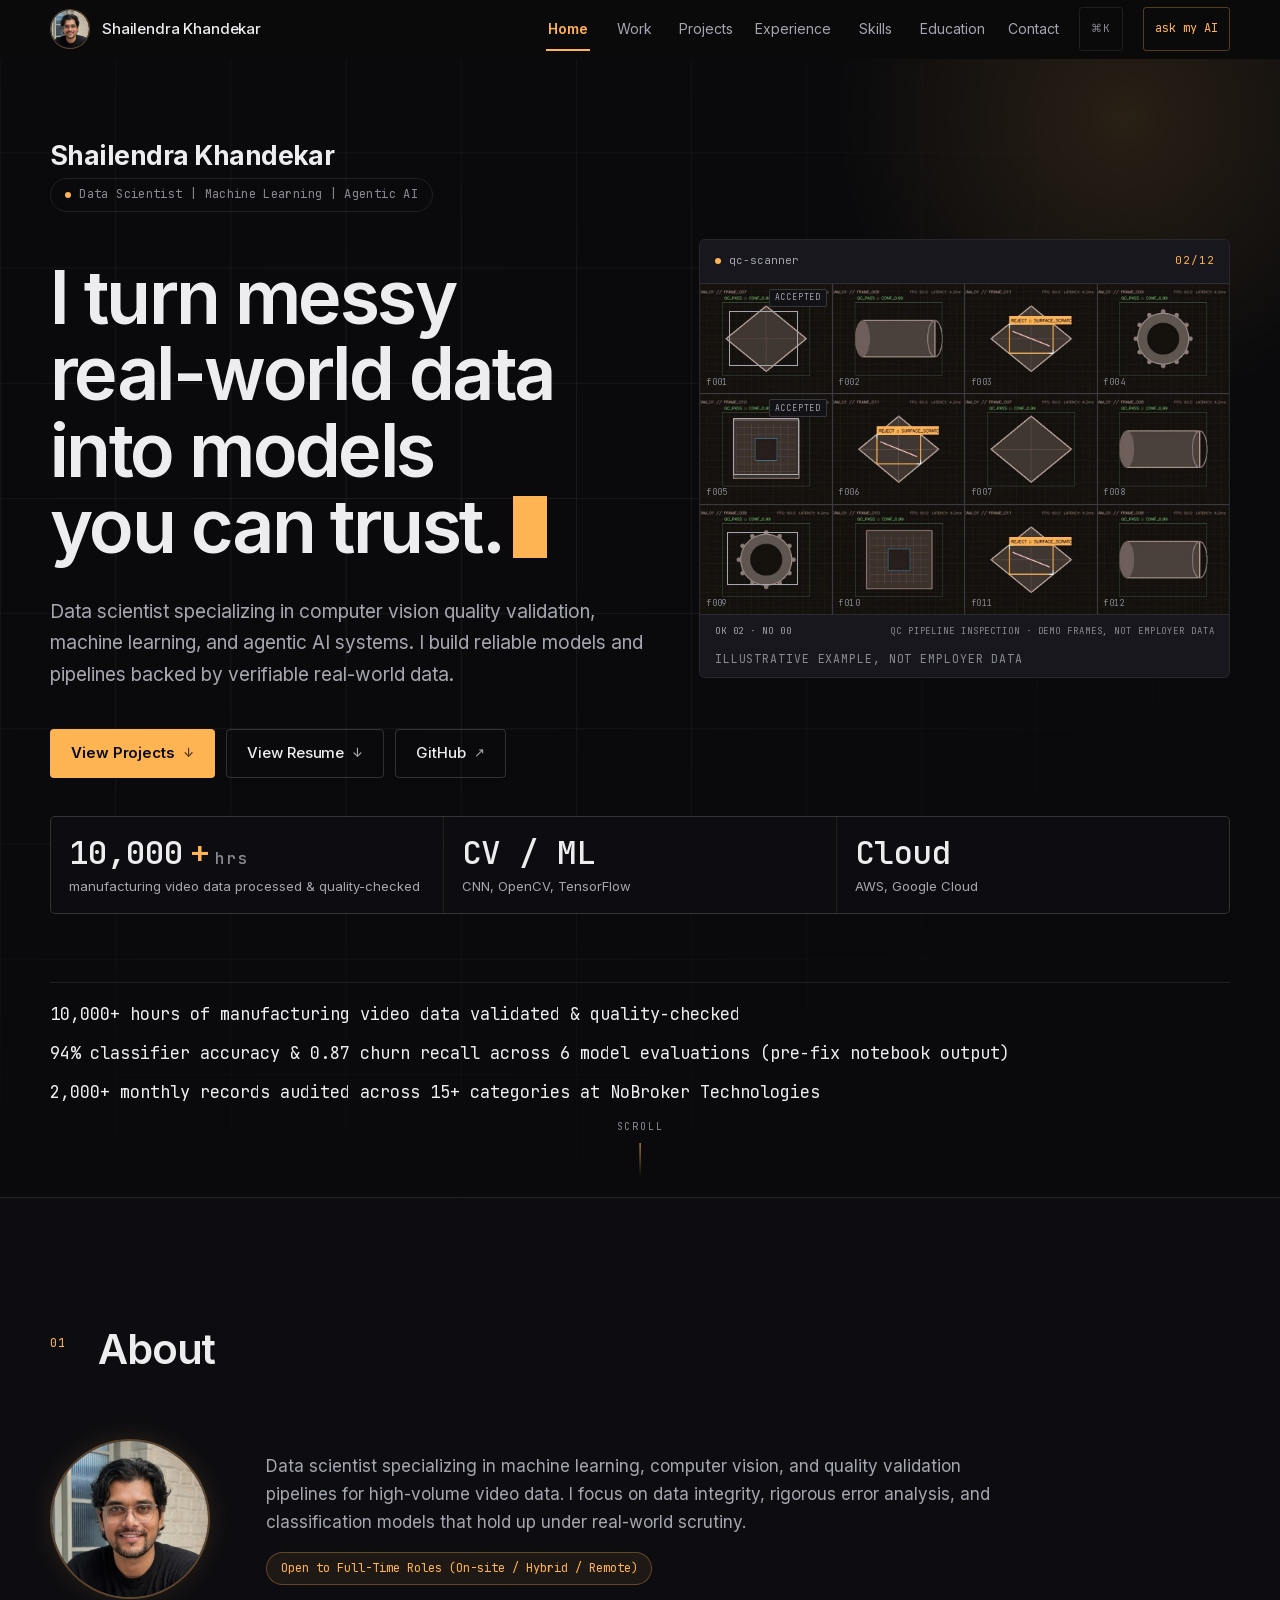
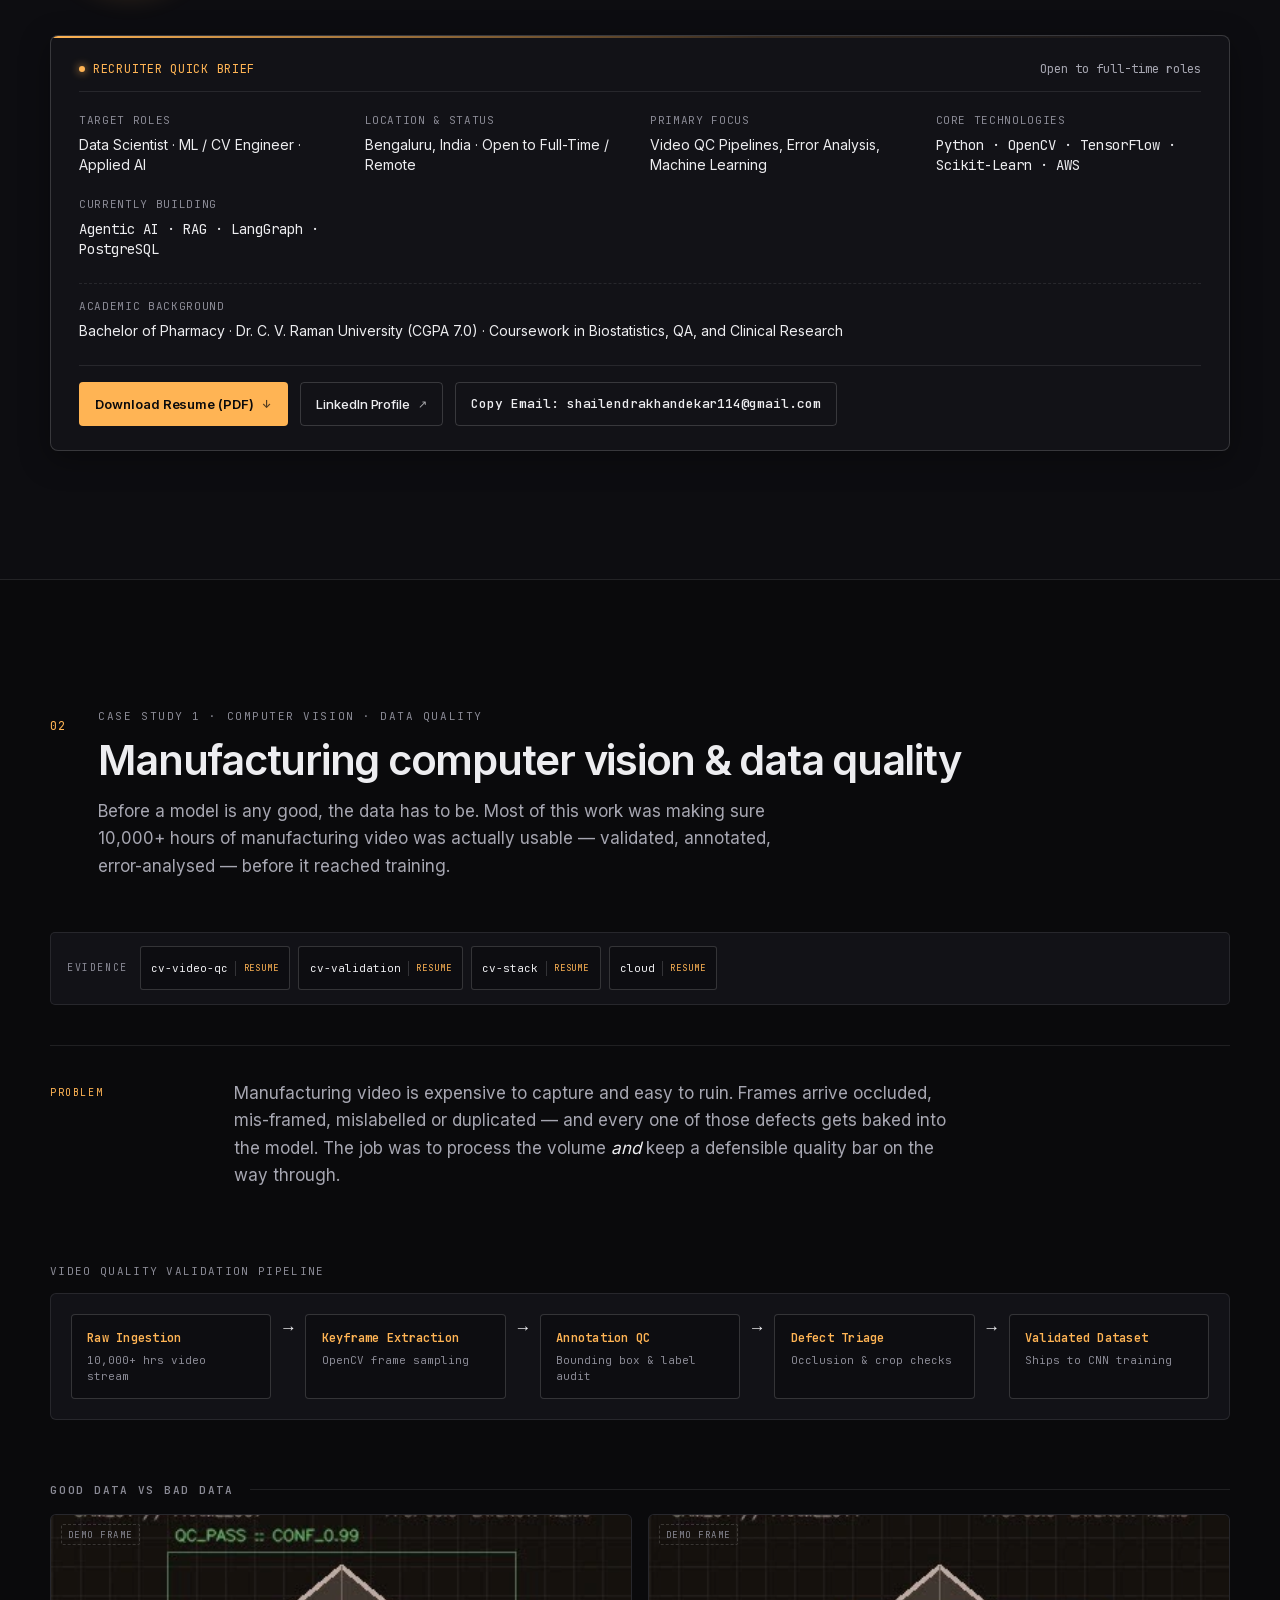
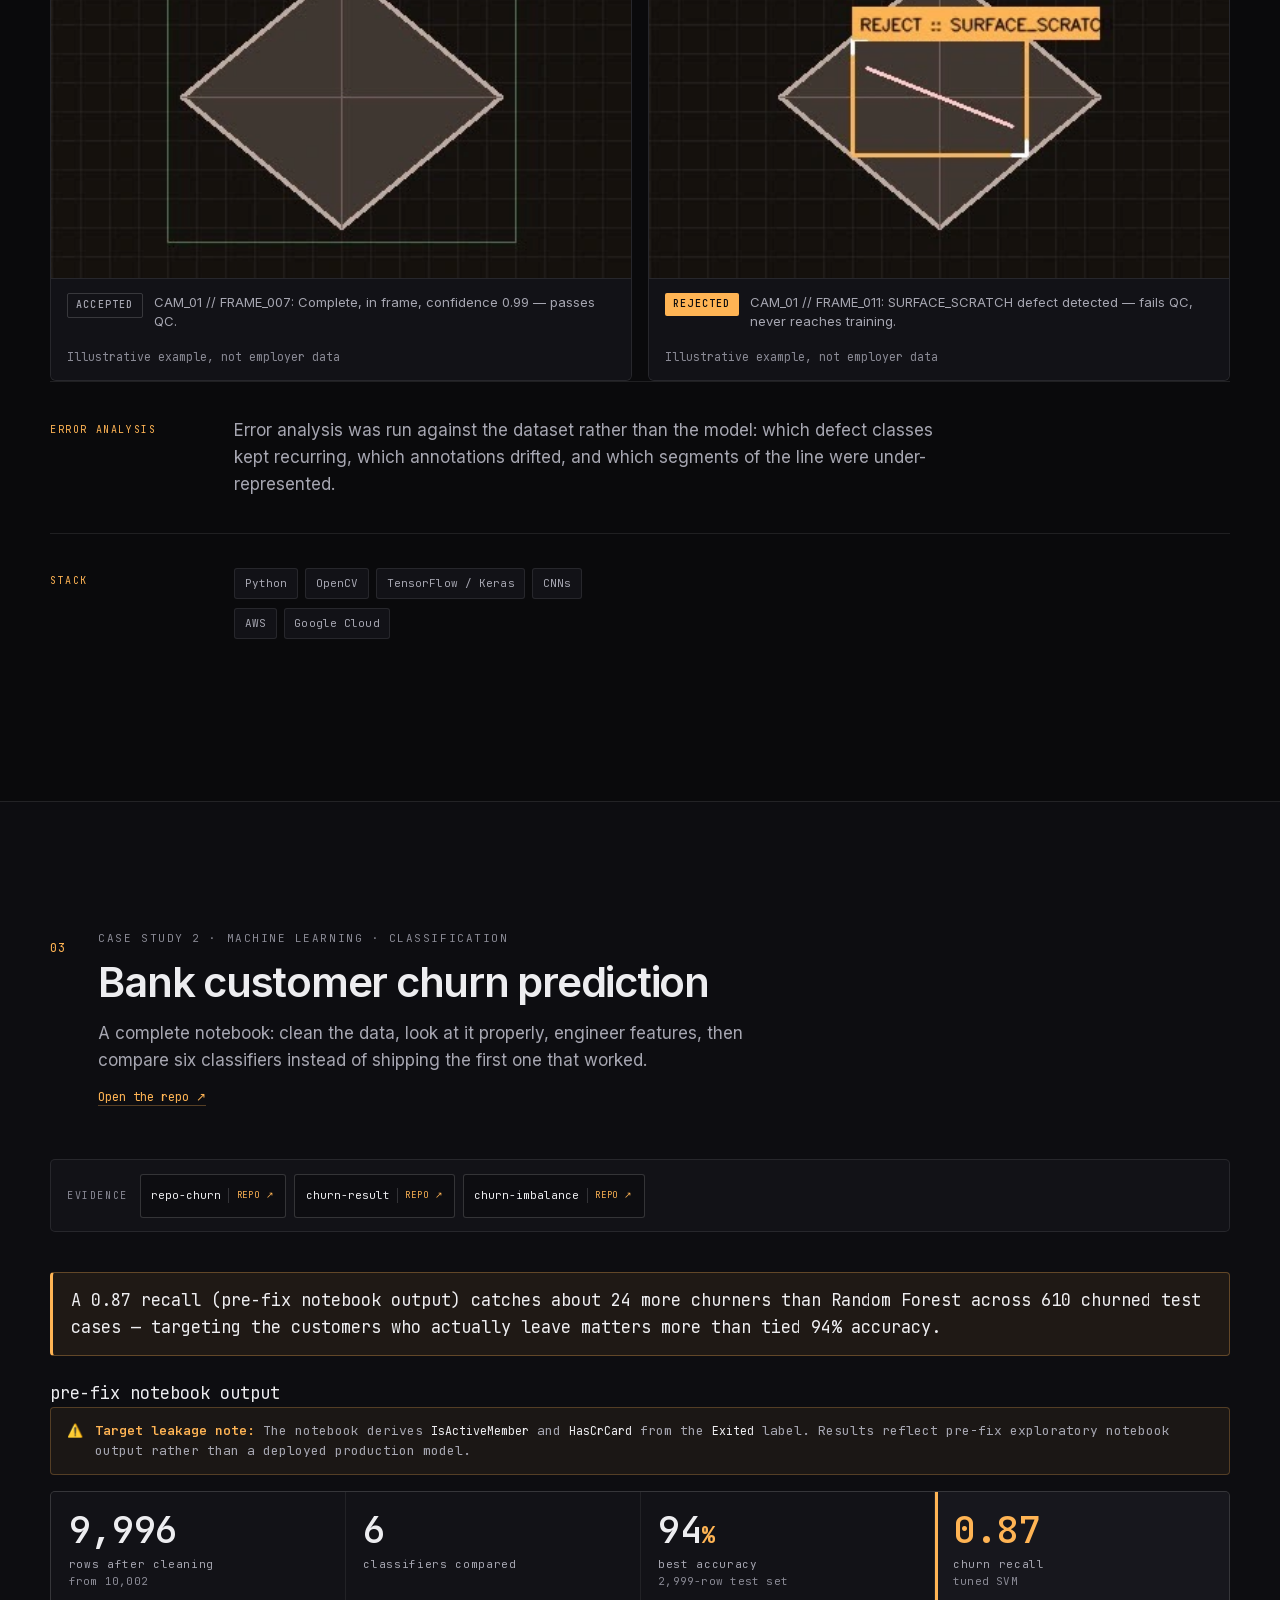
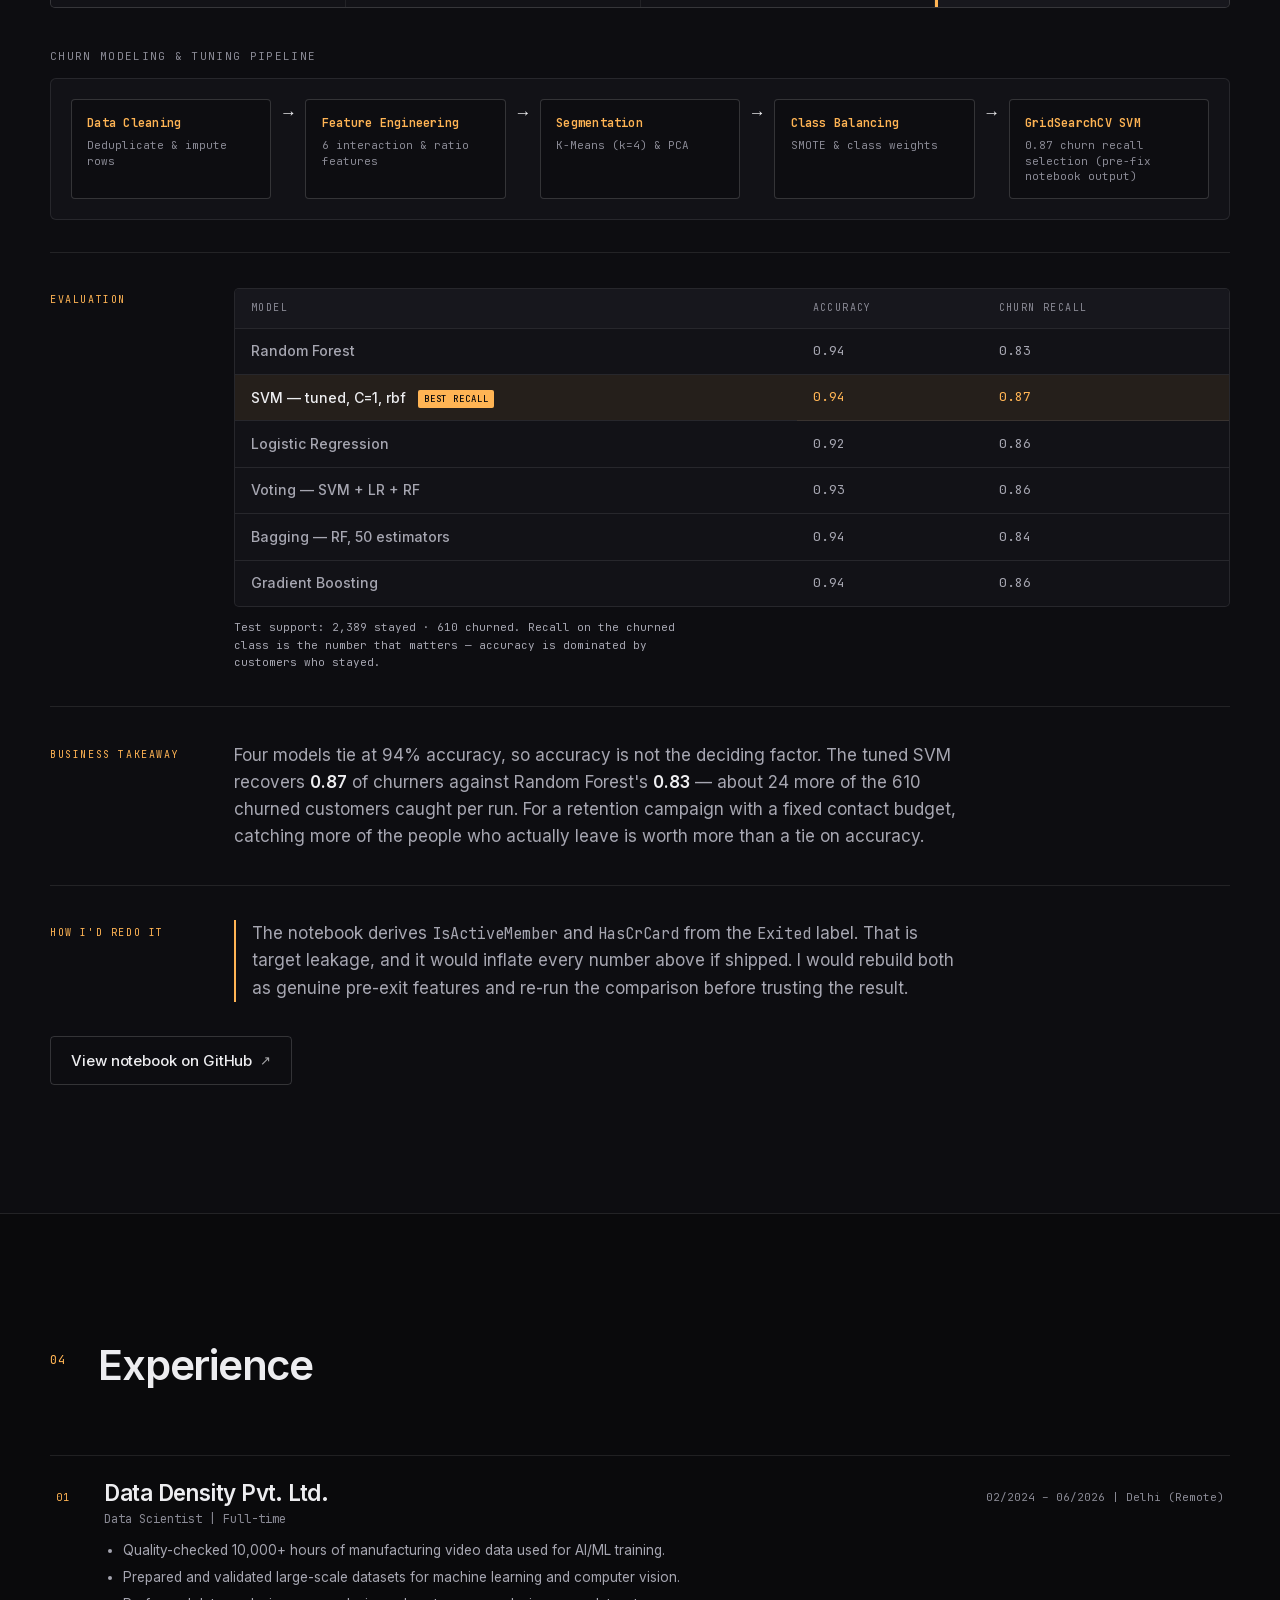
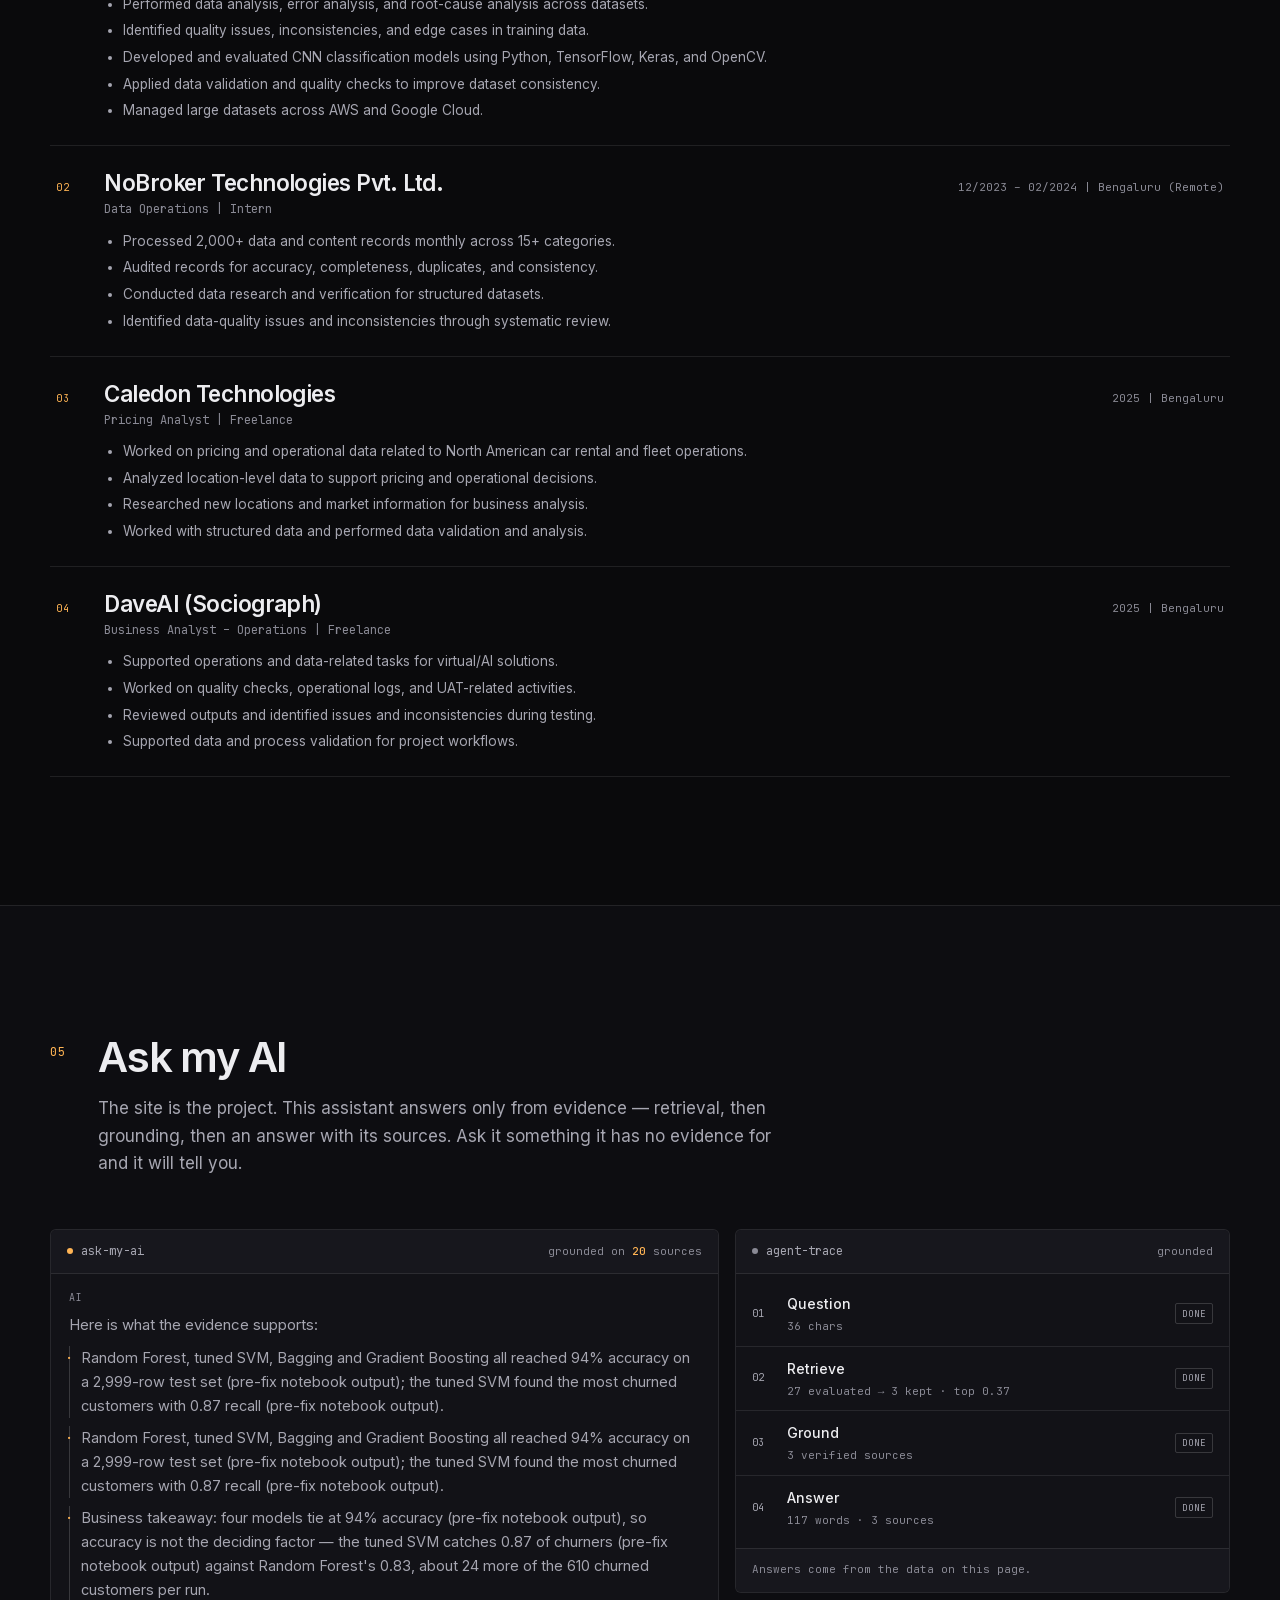
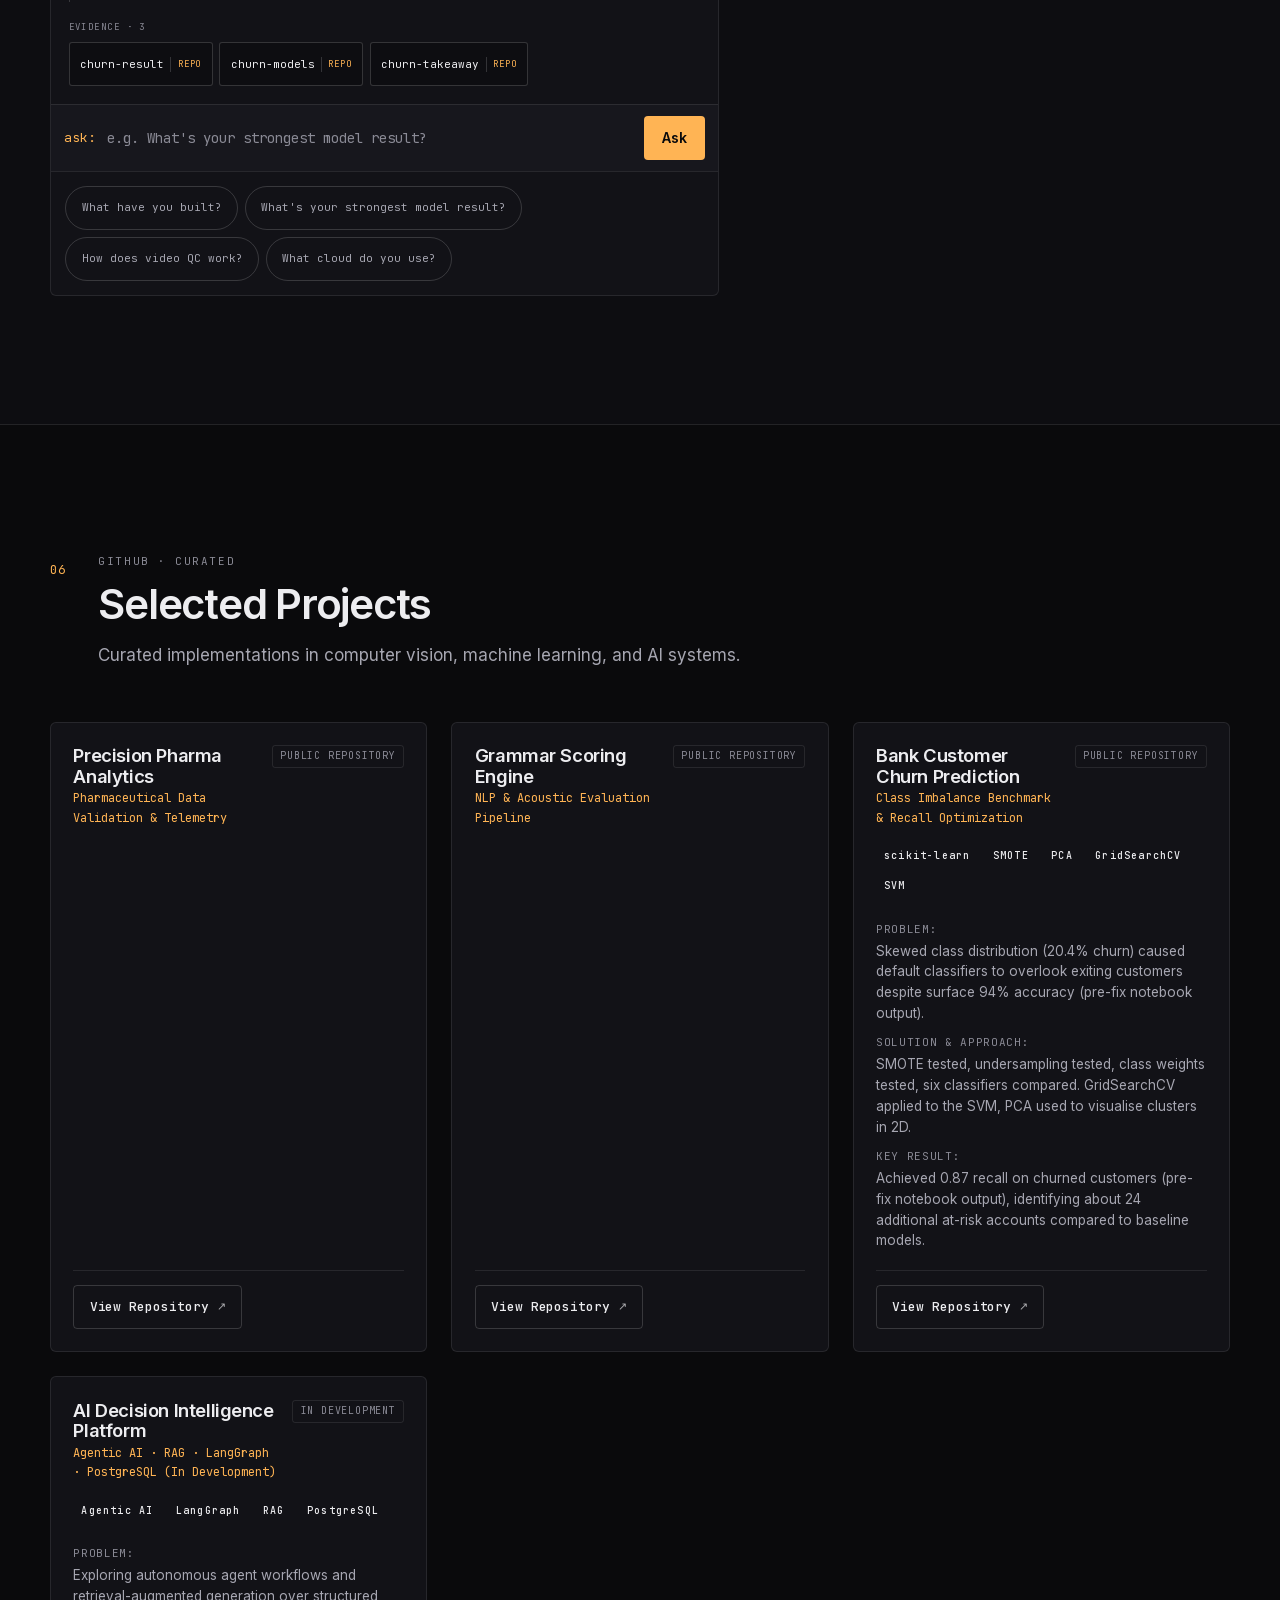
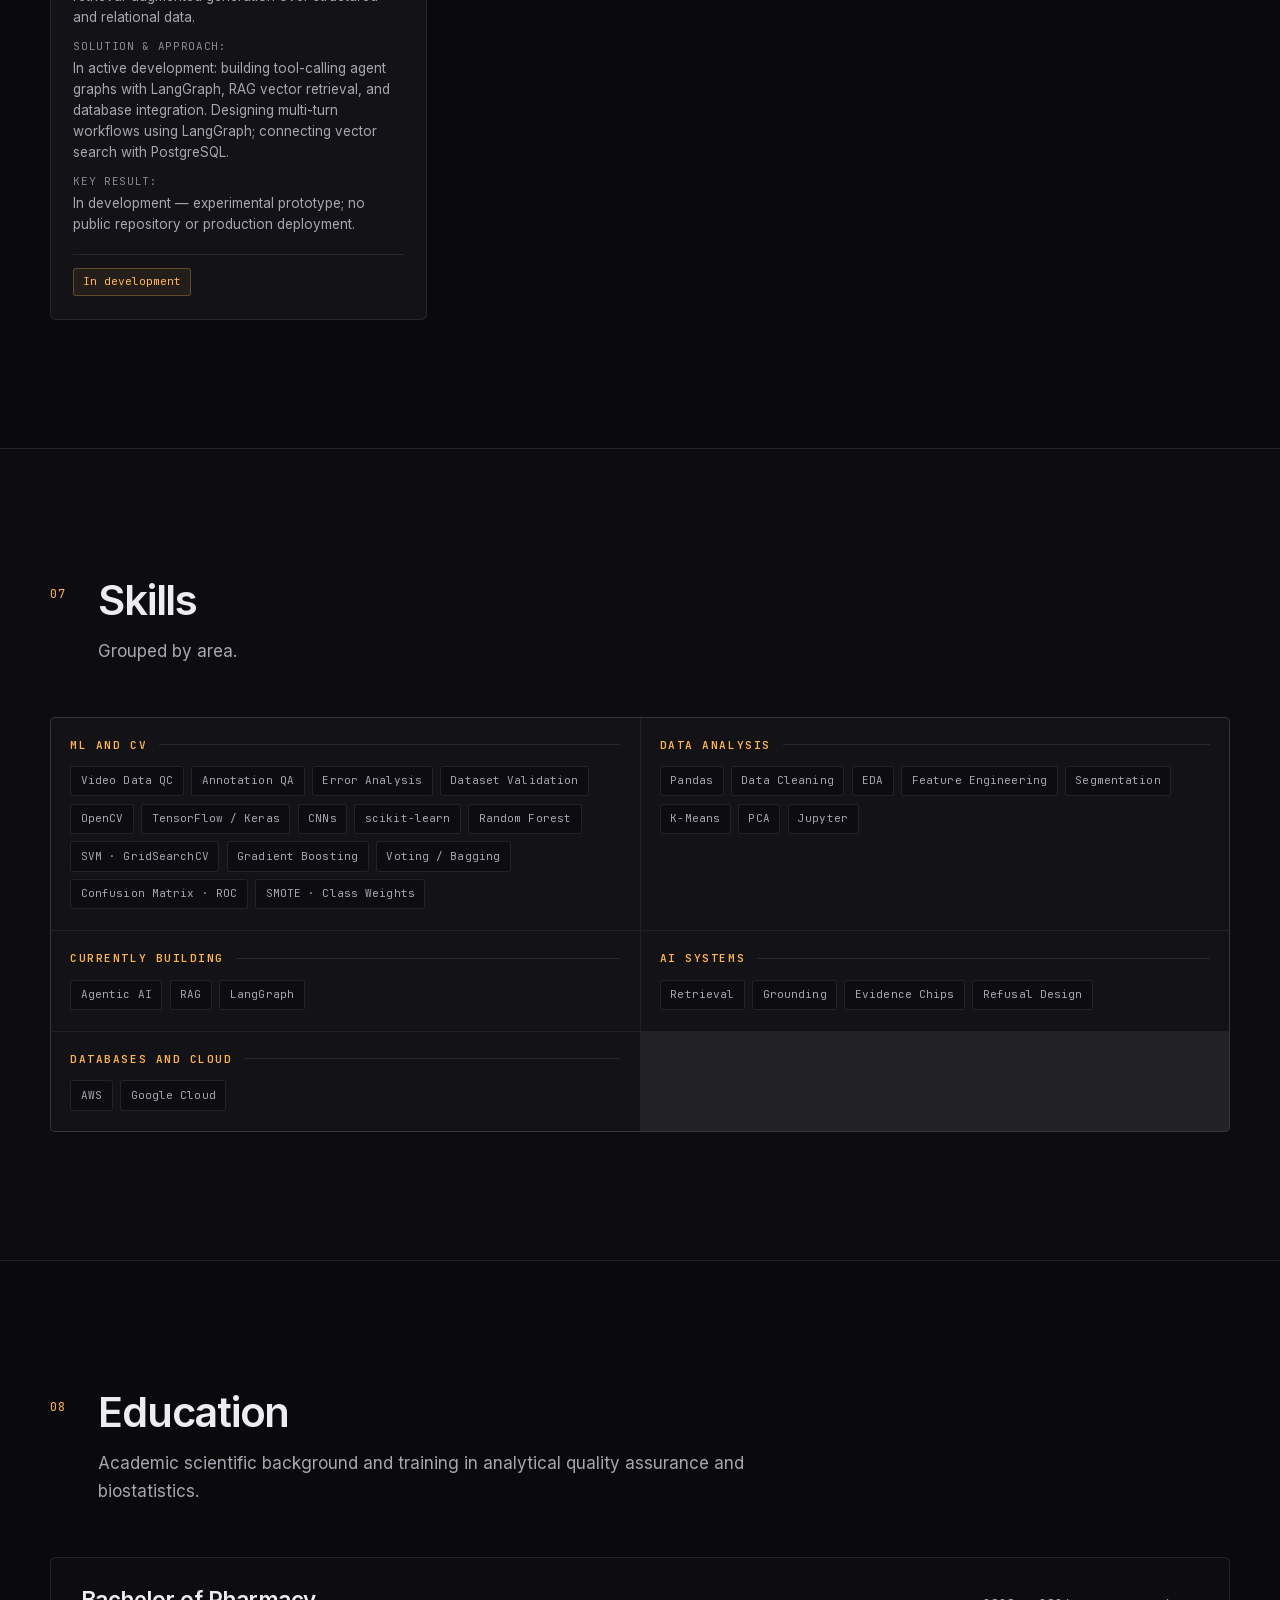
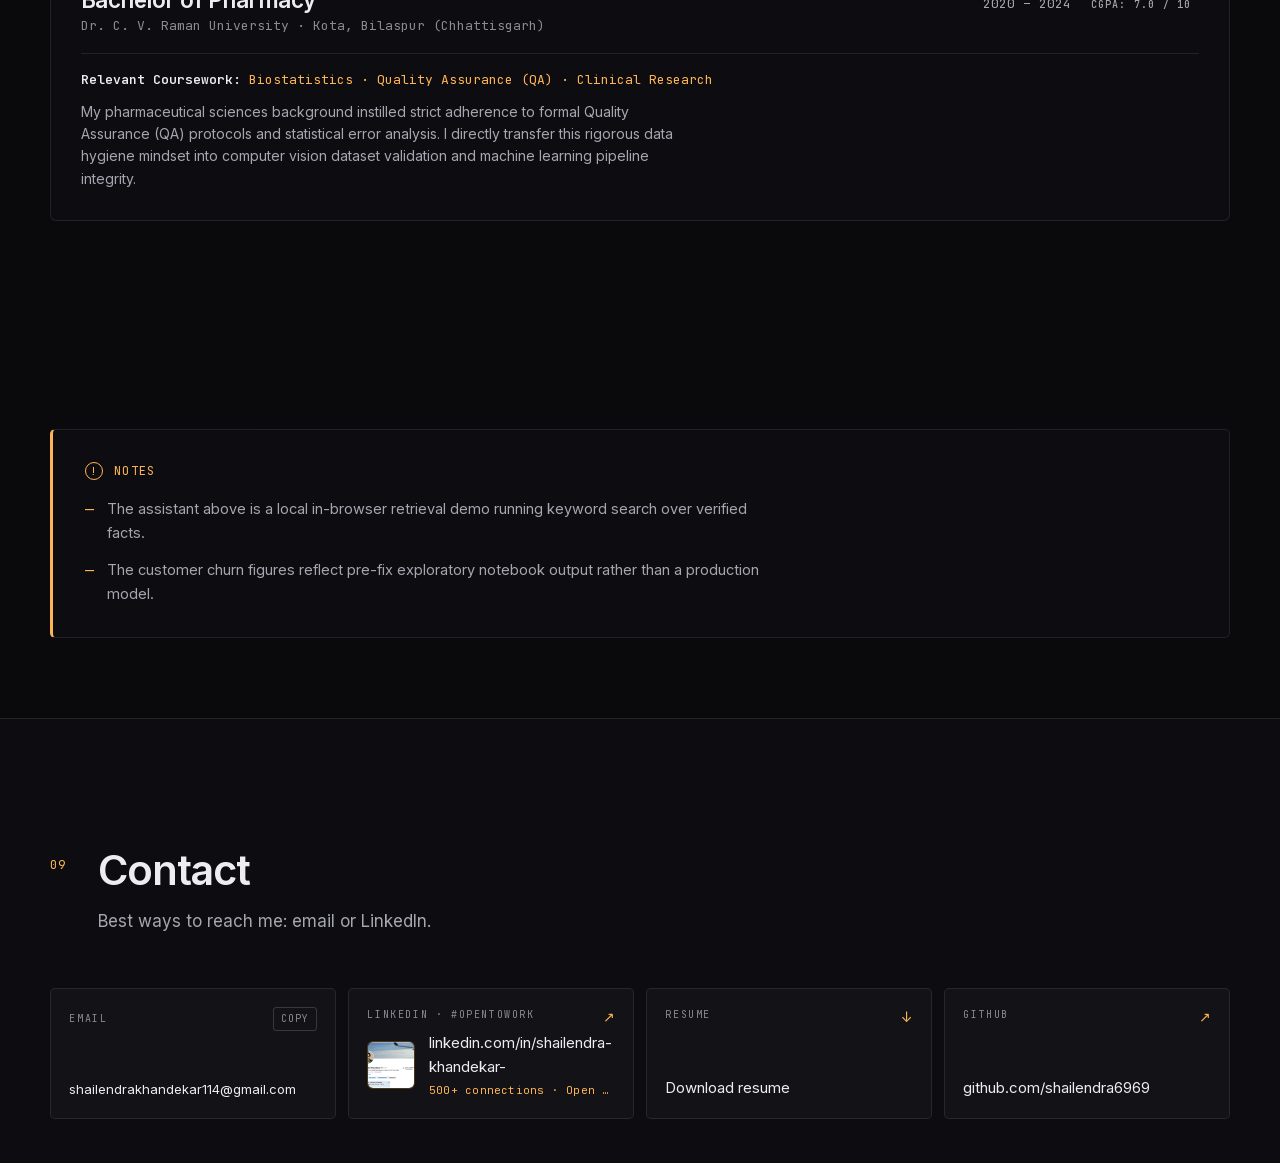
==== commit de3cf6a5: "Initial portfolio website" ====
--- a/index.html
+++ b/index.html
@@ -617,16 +617,6 @@
         </div>
       </div>
     </div>
-      <div class="building-now__inner">
-        <span class="building-now__pulse" aria-hidden="true"></span>
-        <div class="building-now__body">
-          <p class="building-now__kicker mono">What I'm building now</p>
-          <h3 class="building-now__title mono" id="buildingNowRepo">—</h3>
-          <p class="building-now__desc" id="buildingNowDesc">—</p>
-          <a class="building-now__link mono" id="buildingNowLink" href="" target="_blank" rel="noopener noreferrer">View repository ↗</a>
-        </div>
-      </div>
-    </div>
   </div>
 </section>
 
